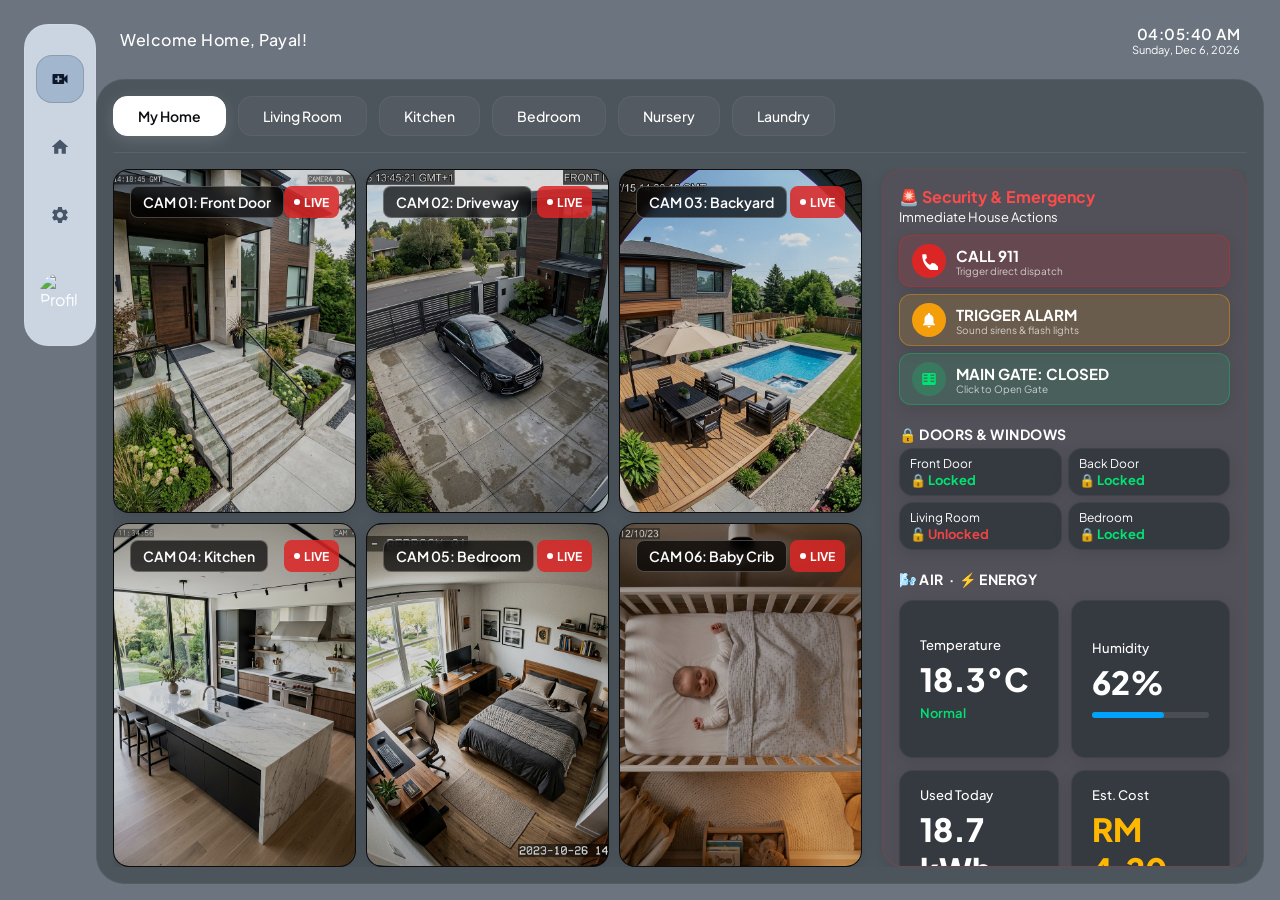
==== index.html @ a17cb31d "fix: update emergency service reference from 999 to 911 in UI and logic" ====
<!DOCTYPE html>
<html lang="en">

<head>
    <meta charset="UTF-8">
    <meta name="viewport" content="width=device-width, initial-scale=1.0">
    <title>Aura Smart Home Dashboard</title>
    <link rel="stylesheet" href="style.css?v=4">
</head>

<body>

    <!-- Dynamic Background Crossfade Layers -->
    <div class="bg-container">
        <div id="bg-layer-1" class="bg-layer active" style="background-image: url('assets/living_bg.png');"></div>
        <div id="bg-layer-2" class="bg-layer" style="background-image: url('assets/kitchen_bg.png');"></div>
        <div class="bg-overlay"></div>
    </div>

    <!-- Main Container -->
    <div class="app-container">

        <!-- Floating Left Sidebar -->
        <aside class="sidebar">
            <nav class="sidebar-menu">
                <button class="sidebar-btn active" id="btn-nav-cameras" title="Cameras">
                    <!-- Camera SVG -->
                    <svg viewBox="0 0 24 24">
                        <path
                            d="M17 10.5V7c0-.55-.45-1-1-1H4c-.55 0-1 .45-1 1v10c0 .55.45 1 1 1h12c.55 0 1-.45 1-1v-3.5l4 4v-11l-4 4zM14 13h-3v3H9v-3H6v-2h3V8h2v3h3v2z" />
                    </svg>
                </button>
                <button class="sidebar-btn" id="btn-nav-home" title="Home">
                    <!-- Home SVG -->
                    <svg viewBox="0 0 24 24">
                        <path d="M10 20v-6h4v6h5v-8h3L12 3 2 12h3v8z" />
                    </svg>
                </button>
                <button class="sidebar-btn" id="btn-nav-settings" title="Settings"
                    onclick="window.location.href='settings.html'">
                    <!-- Settings SVG -->
                    <svg viewBox="0 0 24 24">
                        <path
                            d="M19.14 12.94c.04-.3.06-.61.06-.94 0-.32-.02-.64-.07-.94l2.03-1.58c.18-.14.23-.41.12-.61l-1.92-3.32c-.12-.22-.37-.29-.59-.22l-2.39.96c-.5-.38-1.03-.7-1.62-.94l-.36-2.54c-.04-.24-.24-.41-.48-.41h-3.84c-.24 0-.43.17-.47.41l-.36 2.54c-.59.24-1.13.57-1.62.94l-2.39-.96c-.22-.08-.47 0-.59.22L2.74 8.87c-.12.21-.08.47.12.61l2.03 1.58c-.05.3-.09.63-.09.94s.02.64.07.94l-2.03 1.58c-.18.14-.23.41-.12.61l1.92 3.32c.12.22.37.29.59.22l2.39-.96c.5.38 1.03.7 1.62.94l.36 2.54c.05.24.24.41.48.41h3.84c.24 0 .44-.17.47-.41l.36-2.54c.59-.24 1.13-.56 1.62-.94l2.39.96c.22.08.47 0 .59-.22l1.92-3.32c.12-.22.07-.47-.12-.61l-2.01-1.58zM12 15.6c-1.98 0-3.6-1.62-3.6-3.6s1.62-3.6 3.6-3.6 3.6 1.62 3.6 3.6-1.62 3.6-3.6 3.6z" />
                    </svg>
                </button>
            </nav>
            <div class="sidebar-profile" title="Payal (Administrator)">
                <img src="https://images.unsplash.com/photo-1494790108377-be9c29b29330?auto=format&fit=crop&q=80&w=100"
                    alt="Profile">
            </div>
        </aside>

        <!-- Floating Dashboard Body -->
        <main class="dashboard-main">

            <!-- Top Header -->
            <header class="top-header">
                <div class="header-welcome" id="header-greeting">Welcome Home, Payal!</div>

                <div class="header-time">
                    <div class="time" id="clock-time">10:00:00 AM</div>
                    <div class="date" id="clock-date">Sunday, 17 Sept 2026</div>
                </div>
            </header>

            <!-- Main Control Panel -->
            <div class="dashboard-panel">

                <!-- Room Switcher Navigation -->
                <div class="room-tabs-bar">
                    <div class="tabs-list">
                        <button class="tab-btn active" data-room="security-center">My Home</button>
                        <button class="tab-btn" data-room="living-room">Living Room</button>
                        <button class="tab-btn" data-room="kitchen">Kitchen</button>
                        <button class="tab-btn" data-room="bedroom">Bedroom</button>
                        <button class="tab-btn" data-room="nursery">Nursery</button>
                        <button class="tab-btn" data-room="laundry">Laundry</button>
                    </div>
                </div>

                <!-- ------------------- LIVING ROOM VIEW ------------------- -->
                <section class="room-view" id="view-living-room">

                    <!-- LED Lamp Widget -->
                    <div class="widget col-4 active" data-glow="yellow" id="widget-living-lamp">
                        <div class="widget-header">
                            <div>
                                <span class="widget-title">Ceiling Light</span>
                                <div class="widget-subtitle">Living Room Light</div>
                            </div>
                            <label class="switch">
                                <input type="checkbox" class="toggle-control" checked data-target="widget-living-lamp">
                                <span class="slider yellow"></span>
                            </label>
                        </div>
                        <div style="flex-grow:1; display:flex; align-items:center; justify-content:center;">
                            <div id="living-lamp-icon"
                                style="font-size: 50px; filter: drop-shadow(0 2px 12px rgba(255,183,0,1)); transition: all 0.3s; transform: scale(1.1);">
                                💡</div>
                        </div>
                        <!-- Custom Brown/Beige Slide Bar Brightness -->
                        <div id="lamp-slider-container"
                            style="margin-top: 15px; width: 100%; transition: opacity 0.3s;">
                            <div
                                style="display: flex; justify-content: space-between; font-size: 11px; color: var(--color-text-secondary); margin-bottom: 6px;">
                                <span>Brightness</span>
                                <span id="label-living-lamp">100%</span>
                            </div>
                            <div id="lamp-slider-track"
                                style="width: 100%; height: 32px; background: #3a322c; border-radius: 12px; position: relative; overflow: hidden; display: flex; align-items: center; box-shadow: inset 0 2px 6px rgba(0,0,0,0.8);">
                                <!-- Fill bar -->
                                <div id="ios-brightness-fill"
                                    style="position: absolute; top: 0; left: 0; height: 100%; width: 100%; background: #f0ede6; pointer-events: none; transition: width 0.1s ease-out; border-radius: 12px; box-shadow: 2px 0 5px rgba(0,0,0,0.3);">
                                    <!-- Blue Sun Icon -->
                                    <div
                                        style="position: absolute; left: 8px; top: 50%; transform: translateY(-50%); width: 16px; height: 16px; display: flex; align-items: center; justify-content: center;">
                                        <svg viewBox="0 0 24 24"
                                            style="width: 14px; height: 14px; fill: #0055ff; filter: drop-shadow(0 1px 2px rgba(0,0,0,0.2));">
                                            <path
                                                d="M12 2.25a.75.75 0 01.75.75v2.25a.75.75 0 01-1.5 0V3a.75.75 0 01.75-.75zM7.5 12a4.5 4.5 0 119 0 4.5 4.5 0 01-9 0zM18.894 6.166a.75.75 0 00-1.06-1.06l-1.591 1.59a.75.75 0 101.06 1.061l1.591-1.59zM21.75 12a.75.75 0 01-.75.75h-2.25a.75.75 0 010-1.5H21a.75.75 0 01.75.75zM17.834 18.894a.75.75 0 001.06-1.06l-1.59-1.591a.75.75 0 10-1.061 1.06l1.59 1.591zM12 18.75a.75.75 0 01.75.75V21a.75.75 0 01-1.5 0v-1.5a.75.75 0 01.75-.75zM6.166 17.834a.75.75 0 001.06 1.06l1.591-1.59a.75.75 0 10-1.06-1.061l-1.591 1.59zM2.25 12a.75.75 0 01.75-.75h2.25a.75.75 0 010 1.5H3a.75.75 0 01-.75-.75zM5.106 6.166a.75.75 0 001.06 1.06l1.59-1.591a.75.75 0 10-1.06-1.061l-1.59 1.591z" />
                                        </svg>
                                    </div>
                                </div>
                                <!-- Input Range -->
                                <input type="range" min="0" max="100" value="100" id="slider-living-lamp"
                                    style="position: absolute; top: 0; left: 0; width: 100%; height: 100%; opacity: 0; cursor: pointer; z-index: 3;">
                            </div>
                        </div>
                    </div>

                    <!-- Air Conditioner / Thermostat Widget (Radial Dial) -->
                    <div class="widget radial-dial-widget col-4 active" data-glow="blue" id="widget-living-ac"
                        style="flex-direction: column;">
                        <div class="widget-header"
                            style="width: 100%; position: absolute; top: 20px; left: 20px; right: 20px;">
                            <div>
                                <span class="widget-title">Air Conditioner</span>
                                <div class="widget-subtitle">LG Inverter</div>
                            </div>
                            <label class="switch" style="margin-right: 40px;">
                                <input type="checkbox" class="toggle-control" checked data-target="widget-living-ac">
                                <span class="slider"></span>
                            </label>
                        </div>
                        <div
                            style="display: flex; align-items: center; justify-content: space-evenly; width: 100%; margin-top: 30px; padding: 0 10px;">
                            <!-- Dial Container -->
                            <div class="dial-container" style="margin: 0; width: 160px; height: 160px;">
                                <svg class="dial-svg" viewBox="0 0 160 160" id="svg-living-ac"
                                    style="width: 100%; height: 100%;">
                                    <circle class="dial-track" cx="80" cy="80" r="72"></circle>
                                    <circle class="dial-progress" cx="80" cy="80" r="72" id="progress-living-ac">
                                    </circle>
                                </svg>
                                <div class="dial-info"
                                    style="top: 50%; left: 50%; transform: translate(-50%, -50%) scale(1.15); width: 100%;">
                                    <span class="dial-value" id="val-living-ac">16.0°</span>
                                    <span class="dial-unit">Celsius</span>
                                    <span class="dial-status" id="status-living-ac">Cooling</span>
                                </div>
                            </div>
                            <!-- Stacked Buttons -->
                            <div class="dial-controls"
                                style="display: flex; flex-direction: column; gap: 15px; margin: 0;">
                                <button class="dial-btn" id="btn-living-ac-up"
                                    style="width: 48px; height: 48px; font-size: 26px;">+</button>
                                <button class="dial-btn" id="btn-living-ac-down"
                                    style="width: 48px; height: 48px; font-size: 26px;">-</button>
                            </div>
                        </div>
                    </div>

                    <!-- Smart TV Widget -->
                    <div class="widget col-4 active" data-glow="blue" id="widget-living-tv">
                        <div class="widget-header">
                            <div>
                                <span class="widget-title">Smart TV</span>
                                <div class="widget-subtitle">Samsung, 32 Inch</div>
                            </div>
                            <label class="switch">
                                <input type="checkbox" class="toggle-control" checked data-target="widget-living-tv">
                                <span class="slider"></span>
                            </label>
                        </div>
                        <div
                            style="flex-grow:1; display:flex; align-items:center; justify-content:center; padding:10px 0;">
                            <!-- CSS Drawn TV matching the reference image -->
                            <div
                                style="position: relative; width: 140px; height: 85px; background: #111; border: 2px solid #333; border-radius: 4px; box-shadow: 0 10px 20px rgba(0,0,0,0.5); display: flex; align-items: center; justify-content: center; margin-bottom: 5px;">
                                <!-- TV Screen -->
                                <div id="tv-screen-img"
                                    style="width: 96%; height: 92%; background: linear-gradient(135deg, rgba(255,255,255,0.1) 0%, rgba(255,255,255,0) 50%, rgba(0,0,0,0.8) 100%); background-color: #000; border-radius: 2px; transition: opacity 0.3s;">
                                </div>
                                <!-- TV Legs -->
                                <div
                                    style="position: absolute; bottom: -12px; left: 15px; width: 3px; height: 12px; background: #888; transform: rotate(-25deg);">
                                </div>
                                <div
                                    style="position: absolute; bottom: -12px; right: 15px; width: 3px; height: 12px; background: #888; transform: rotate(25deg);">
                                </div>
                                <!-- Standby light -->
                                <div class="tv-glow-indicator"
                                    style="position: absolute; bottom: -3px; right: 10px; width: 4px; height: 4px; border-radius: 50%; background: var(--accent-green); box-shadow: 0 0 5px var(--accent-green);">
                                </div>
                            </div>
                        </div>
                    </div>

                    <!-- Camera Widget -->
                    <div class="widget camera-widget col-4" style="cursor: pointer; min-height: 110px;"
                        onclick="openCctvModal(this.querySelector('.camera-feed').src, this.querySelector('.camera-name').textContent)">
                        <img class="camera-feed" src="assets/camera_living.png" alt="Living Room Camera"
                            style="width: 100%; height: 100%; object-fit: cover;">
                        <div class="camera-overlay">
                            <span class="camera-name">Camera 01: Living Room</span>
                            <span class="camera-live">LIVE</span>
                        </div>
                    </div>

                    <!-- Smart Speaker Widget -->
                    <div class="widget col-4 active" data-glow="blue" id="widget-living-speaker">
                        <div class="widget-header">
                            <div>
                                <span class="widget-title">Smart Speaker</span>
                                <div class="widget-subtitle" id="status-living-speaker-text">Auraphon • Lofi Beats
                                </div>
                            </div>
                            <label class="switch">
                                <input type="checkbox" class="toggle-control" checked
                                    data-target="widget-living-speaker">
                                <span class="slider"></span>
                            </label>
                        </div>
                        <div
                            style="flex-grow:1; display:flex; align-items:center; justify-content:center; padding-top: 4px; padding-bottom: 4px;">
                            <!-- CSS Drawn Auraphon Speakers -->
                            <div id="speaker-graphic-container"
                                style="display: flex; gap: 12px; align-items: center; justify-content: center; height: 80px; transform: scale(0.85); transition: opacity 0.3s, filter 0.3s;">
                                <!-- Left Speaker -->
                                <div
                                    style="position: relative; width: 60px; height: 85px; background: linear-gradient(135deg, #ffffff 0%, #e0e0e0 100%); border-radius: 3px; box-shadow: 0 10px 15px rgba(0,0,0,0.4), inset -2px -2px 5px rgba(0,0,0,0.1), inset 2px 2px 5px rgba(255,255,255,0.8);">
                                    <!-- Tweeter -->
                                    <div
                                        style="position: absolute; top: 10px; left: 50%; transform: translateX(-50%); width: 14px; height: 14px; background: radial-gradient(circle at center, #333 0%, #000 100%); border-radius: 50%; box-shadow: inset 0 2px 4px rgba(0,0,0,0.9), 0 1px 1px rgba(255,255,255,0.3);">
                                    </div>
                                    <!-- Woofer -->
                                    <div
                                        style="position: absolute; top: 28px; left: 50%; transform: translateX(-50%); width: 34px; height: 34px; background: radial-gradient(circle at 50% 30%, #444 0%, #111 60%, #000 100%); border-radius: 50%; border: 1px solid #aaa; box-shadow: inset 0 5px 8px rgba(0,0,0,0.9), 0 2px 5px rgba(0,0,0,0.3); display: flex; align-items: center; justify-content: center;">
                                        <div
                                            style="width: 12px; height: 12px; background: radial-gradient(circle, #222, #000); border-radius: 50%; box-shadow: inset 0 1px 2px rgba(255,255,255,0.1);">
                                        </div>
                                    </div>
                                    <!-- Brand -->
                                    <div
                                        style="position: absolute; bottom: 22px; width: 100%; text-align: center; font-size: 4px; color: #888; font-weight: 700; letter-spacing: 0.5px;">
                                        AURAPHON</div>
                                    <!-- Bass Port -->
                                    <div
                                        style="position: absolute; bottom: 10px; left: 50%; transform: translateX(-50%); width: 18px; height: 5px; background: #000; border-radius: 3px; box-shadow: inset 0 2px 3px rgba(0,0,0,1);">
                                    </div>
                                    <!-- Green Knob -->
                                    <div
                                        style="position: absolute; bottom: 10px; left: 6px; width: 7px; height: 7px; border-radius: 50%; background: #222; border: 1px solid #111; box-shadow: 0 0 6px #00ff00, inset 0 1px 2px rgba(255,255,255,0.4);">
                                    </div>
                                    <!-- Legs -->
                                    <div
                                        style="position: absolute; bottom: -4px; left: 8px; width: 5px; height: 4px; background: linear-gradient(to bottom, #333, #000); border-radius: 1px;">
                                    </div>
                                    <div
                                        style="position: absolute; bottom: -4px; right: 8px; width: 5px; height: 4px; background: linear-gradient(to bottom, #333, #000); border-radius: 1px;">
                                    </div>
                                </div>

                                <!-- Right Speaker -->
                                <div
                                    style="position: relative; width: 60px; height: 85px; background: linear-gradient(135deg, #ffffff 0%, #e0e0e0 100%); border-radius: 3px; box-shadow: 0 10px 15px rgba(0,0,0,0.4), inset -2px -2px 5px rgba(0,0,0,0.1), inset 2px 2px 5px rgba(255,255,255,0.8);">
                                    <!-- Tweeter -->
                                    <div
                                        style="position: absolute; top: 10px; left: 50%; transform: translateX(-50%); width: 14px; height: 14px; background: radial-gradient(circle at center, #333 0%, #000 100%); border-radius: 50%; box-shadow: inset 0 2px 4px rgba(0,0,0,0.9), 0 1px 1px rgba(255,255,255,0.3);">
                                    </div>
                                    <!-- Woofer -->
                                    <div
                                        style="position: absolute; top: 28px; left: 50%; transform: translateX(-50%); width: 34px; height: 34px; background: radial-gradient(circle at 50% 30%, #444 0%, #111 60%, #000 100%); border-radius: 50%; border: 1px solid #aaa; box-shadow: inset 0 5px 8px rgba(0,0,0,0.9), 0 2px 5px rgba(0,0,0,0.3); display: flex; align-items: center; justify-content: center;">
                                        <div
                                            style="width: 12px; height: 12px; background: radial-gradient(circle, #222, #000); border-radius: 50%; box-shadow: inset 0 1px 2px rgba(255,255,255,0.1);">
                                        </div>
                                    </div>
                                    <!-- Brand -->
                                    <div
                                        style="position: absolute; bottom: 22px; width: 100%; text-align: center; font-size: 4px; color: #888; font-weight: 700; letter-spacing: 0.5px;">
                                        AURAPHON</div>
                                    <!-- Bass Port -->
                                    <div
                                        style="position: absolute; bottom: 10px; left: 50%; transform: translateX(-50%); width: 18px; height: 5px; background: #000; border-radius: 3px; box-shadow: inset 0 2px 3px rgba(0,0,0,1);">
                                    </div>
                                    <!-- Legs -->
                                    <div
                                        style="position: absolute; bottom: -4px; left: 8px; width: 5px; height: 4px; background: linear-gradient(to bottom, #333, #000); border-radius: 1px;">
                                    </div>
                                    <div
                                        style="position: absolute; bottom: -4px; right: 8px; width: 5px; height: 4px; background: linear-gradient(to bottom, #333, #000); border-radius: 1px;">
                                    </div>
                                </div>
                            </div>
                        </div>

                        <!-- Custom Brown/Beige Slide Bar Volume -->
                        <div id="speaker-slider-container"
                            style="margin-top: 8px; width: 100%; transition: opacity 0.3s;">
                            <div
                                style="display: flex; justify-content: space-between; font-size: 11px; color: var(--color-text-secondary); margin-bottom: 6px;">
                                <span>Volume</span>
                                <span id="label-living-volume">40%</span>
                            </div>
                            <div
                                style="width: 100%; height: 32px; background: #4a3f35; border-radius: 12px; position: relative; overflow: hidden; display: flex; align-items: center; box-shadow: inset 0 2px 6px rgba(0,0,0,0.6), 0 1px 2px rgba(255,255,255,0.1);">
                                <!-- Fill bar -->
                                <div id="ios-volume-fill"
                                    style="position: absolute; top: 0; left: 0; height: 100%; width: 40%; background: #f0ede6; pointer-events: none; transition: width 0.1s ease-out; border-radius: 12px; box-shadow: 2px 0 5px rgba(0,0,0,0.3);">
                                </div>
                                <!-- Icon -->
                                <div
                                    style="position: absolute; left: 10px; z-index: 2; pointer-events: none; font-size: 14px; filter: grayscale(100%) brightness(0.2);">
                                    🔊</div>
                                <!-- Input Range -->
                                <input type="range" min="0" max="100" value="40" id="slider-living-volume"
                                    style="position: absolute; top: 0; left: 0; width: 100%; height: 100%; opacity: 0; cursor: pointer; z-index: 3;">
                            </div>
                        </div>
                    </div>

                    <!-- Wifi Router Widget -->
                    <div class="widget col-2 active" data-glow="green" id="widget-living-router"
                        style="min-height: 110px;">
                        <div class="widget-header">
                            <div>
                                <span class="widget-title" style="font-size: 13px;">WiFi Router</span>
                                <div class="widget-subtitle" id="status-living-router-text" style="font-size: 9px;">
                                    Connected</div>
                            </div>
                            <label class="switch">
                                <input type="checkbox" class="toggle-control" checked
                                    data-target="widget-living-router">
                                <span class="slider green"></span>
                            </label>
                        </div>
                        <div
                            style="flex-grow:1; display:flex; flex-direction:column; align-items:center; justify-content:center; gap: 8px; padding-top: 5px;">
                            <!-- CSS Drawn 3D Router -->
                            <div style="position: relative; width: 100px; height: 60px; transform: scale(0.8); transform-origin: center;"
                                id="router-img">
                                <!-- Antennas -->
                                <div
                                    style="position: absolute; bottom: 20px; left: 20px; width: 4px; height: 40px; background: linear-gradient(to right, #333, #666); border-radius: 2px; transform: rotate(-25deg); transform-origin: bottom; z-index: 1;">
                                </div>
                                <div
                                    style="position: absolute; bottom: 20px; left: 47px; width: 4px; height: 45px; background: linear-gradient(to right, #333, #666); border-radius: 2px; transform-origin: bottom; z-index: 1;">
                                </div>
                                <div
                                    style="position: absolute; bottom: 20px; right: 20px; width: 4px; height: 40px; background: linear-gradient(to right, #333, #666); border-radius: 2px; transform: rotate(25deg); transform-origin: bottom; z-index: 1;">
                                </div>

                                <!-- Router Body -->
                                <div
                                    style="position: absolute; bottom: 0; left: 0; width: 100px; height: 30px; background: linear-gradient(135deg, #ffffff 0%, #e0e0e0 100%); border-radius: 50% 50% 6px 6px / 100% 100% 15% 15%; box-shadow: 0 10px 15px rgba(0,0,0,0.4), inset 0 2px 4px rgba(255,255,255,0.8); z-index: 2;">
                                    <!-- Glowing strip -->
                                    <div
                                        style="position: absolute; bottom: 3px; left: 5%; width: 90%; height: 2px; background: linear-gradient(90deg, #ff6b00, #ff00ea, #00c3ff); border-radius: 2px; box-shadow: 0 0 4px rgba(255,255,255,0.5);">
                                    </div>
                                    <!-- Status Lights -->
                                    <div style="position: absolute; top: 8px; left: 38px; display: flex; gap: 5px;"
                                        id="router-leds">
                                        <div
                                            style="width: 4px; height: 4px; background: #88ff00; border-radius: 50%; box-shadow: 0 0 5px #88ff00;">
                                        </div>
                                        <div
                                            style="width: 4px; height: 4px; background: #88ff00; border-radius: 50%; box-shadow: 0 0 5px #88ff00;">
                                        </div>
                                        <div
                                            style="width: 4px; height: 4px; background: #88ff00; border-radius: 50%; box-shadow: 0 0 5px #88ff00;">
                                        </div>
                                    </div>
                                </div>

                                <!-- Floating WiFi symbol -->
                                <svg viewBox="0 0 24 24"
                                    style="position: absolute; right: -25px; top: -5px; width: 35px; height: 35px; fill: none; stroke: #99d968; stroke-width: 3.5; stroke-linecap: round; filter: drop-shadow(0 3px 5px rgba(0,0,0,0.3)); z-index: 3;">
                                    <path
                                        d="M5 12.55a11 11 0 0114.08 0M1.42 9a16 16 0 0121.16 0M8.53 16.11a6 6 0 016.95 0" />
                                    <circle cx="12" cy="20" r="1.5" fill="#99d968" stroke="none" />
                                </svg>
                            </div>
                        </div>
                        <div style="text-align: center; font-size: 9px; color: var(--color-text-secondary); margin-top: 5px;"
                            id="router-network-info">
                            Aura-5G • 850 Mbps
                        </div>
                    </div>

                    <!-- Living Room Door Widget -->
                    <div class="widget col-2 active" data-glow="yellow" id="widget-living-door"
                        style="min-height: 110px;">
                        <div class="widget-header">
                            <div>
                                <span class="widget-title" style="font-size: 13px;">Door</span>
                                <div class="widget-subtitle" id="status-living-door-text" style="font-size: 9px; color: var(--accent-red);">
                                    Unlocked</div>
                            </div>
                            <label class="switch">
                                <input type="checkbox" class="toggle-control" id="toggle-living-door"
                                    data-target="widget-living-door">
                                <span class="slider yellow"></span>
                            </label>
                        </div>
                        <div style="flex-grow: 1; display: flex; align-items: center; justify-content: center; font-size: 38px; transition: all 0.3s;"
                            id="living-door-icon">🔓</div>
                    </div>

                </section>

                <!-- ------------------- KITCHEN VIEW ------------------- -->
                <section class="room-view" id="view-kitchen">

                    <!-- Kitchen Lamp Widget -->
                    <div class="widget col-4 active" data-glow="yellow" id="widget-kitchen-lamp">
                        <div class="widget-header">
                            <div>
                                <span class="widget-title">Ceiling Light</span>
                                <div class="widget-subtitle" id="status-kitchen-lamp-text">Kitchen Light</div>
                            </div>
                            <label class="switch">
                                <input type="checkbox" id="toggle-kitchen-lights" checked>
                                <span class="slider yellow"></span>
                            </label>
                        </div>
                        <div style="flex-grow:1; display:flex; align-items:center; justify-content:center;">
                            <div id="kitchen-light-icon"
                                style="font-size: 50px; filter: drop-shadow(0 2px 12px rgba(255,183,0,1)); transition: all 0.3s; transform: scale(1.1);">
                                💡</div>
                        </div>
                        <!-- Custom Brown/Beige Slide Bar Brightness -->
                        <div id="kitchen-lamp-slider-container"
                            style="margin-top: 15px; width: 100%; transition: opacity 0.3s;">
                            <div
                                style="display: flex; justify-content: space-between; font-size: 11px; color: var(--color-text-secondary); margin-bottom: 6px;">
                                <span>Brightness</span>
                                <span id="val-kitchen-brightness">52%</span>
                            </div>
                            <div id="kitchen-lamp-slider-track"
                                style="width: 100%; height: 32px; background: #3a322c; border-radius: 12px; position: relative; overflow: hidden; display: flex; align-items: center; box-shadow: inset 0 2px 6px rgba(0,0,0,0.8);">
                                <!-- Fill bar -->
                                <div id="ios-kitchen-brightness-fill"
                                    style="position: absolute; top: 0; left: 0; height: 100%; width: 52%; background: #f0ede6; pointer-events: none; transition: width 0.1s ease-out; border-radius: 12px; box-shadow: 2px 0 5px rgba(0,0,0,0.3);">
                                    <!-- Blue Sun Icon -->
                                    <div
                                        style="position: absolute; left: 8px; top: 50%; transform: translateY(-50%); width: 16px; height: 16px; display: flex; align-items: center; justify-content: center;">
                                        <svg viewBox="0 0 24 24"
                                            style="width: 14px; height: 14px; fill: #0055ff; filter: drop-shadow(0 1px 2px rgba(0,0,0,0.2));">
                                            <path
                                                d="M12 2.25a.75.75 0 01.75.75v2.25a.75.75 0 01-1.5 0V3a.75.75 0 01.75-.75zM7.5 12a4.5 4.5 0 119 0 4.5 4.5 0 01-9 0zM18.894 6.166a.75.75 0 00-1.06-1.06l-1.591 1.59a.75.75 0 101.06 1.061l1.591-1.59zM21.75 12a.75.75 0 01-.75.75h-2.25a.75.75 0 010-1.5H21a.75.75 0 01.75.75zM17.834 18.894a.75.75 0 001.06-1.06l-1.59-1.591a.75.75 0 10-1.061 1.06l1.59 1.591zM12 18.75a.75.75 0 01.75.75V21a.75.75 0 01-1.5 0v-1.5a.75.75 0 01.75-.75zM6.166 17.834a.75.75 0 001.06 1.06l1.591-1.59a.75.75 0 10-1.06-1.061l-1.591 1.59zM2.25 12a.75.75 0 01.75-.75h2.25a.75.75 0 010 1.5H3a.75.75 0 01-.75-.75zM5.106 6.166a.75.75 0 001.06 1.06l1.59-1.591a.75.75 0 10-1.06-1.061l-1.59 1.591z" />
                                        </svg>
                                    </div>
                                </div>
                                <!-- Input Range -->
                                <input type="range" min="0" max="100" value="52" id="slider-kitchen-brightness"
                                    style="position: absolute; top: 0; left: 0; width: 100%; height: 100%; opacity: 0; cursor: pointer; z-index: 3;">
                            </div>
                        </div>
                    </div>

                    <!-- Smart Oven Widget -->
                    <div class="widget col-4 active" data-glow="orange" id="widget-kitchen-oven">
                        <div class="widget-header">
                            <div>
                                <span class="widget-title">Smart Oven</span>
                                <div class="widget-subtitle" id="status-kitchen-oven-text">Preheating • 180°C</div>
                            </div>
                            <label class="switch">
                                <input type="checkbox" class="toggle-control" checked data-target="widget-kitchen-oven">
                                <span class="slider orange"></span>
                            </label>
                        </div>
                        <div
                            style="display: flex; align-items: center; justify-content: space-around; flex-grow: 1; padding: 4px 0; gap: 8px;">
                            <!-- Oven CSS Image (Shrunk to fit) -->
                            <div style="width: 75px; height: 75px; background: #222; border-radius: 8px; border: 2px solid #444; position: relative; box-shadow: 0 5px 15px rgba(0,0,0,0.5); display: flex; flex-direction: column; align-items: center; flex-shrink: 0;"
                                id="oven-img-container">
                                <div
                                    style="width: 90%; height: 12px; margin-top: 4px; display: flex; justify-content: space-evenly; align-items: center;">
                                    <div style="width: 5px; height: 5px; border-radius: 50%; background: #111;">
                                    </div>
                                    <div style="width: 5px; height: 5px; border-radius: 50%; background: #111;">
                                    </div>
                                    <div style="width: 5px; height: 5px; border-radius: 50%; background: #111;">
                                    </div>
                                    <div style="width: 5px; height: 5px; border-radius: 50%; background: #111;">
                                    </div>
                                </div>
                                <div id="oven-glow-window"
                                    style="width: 80%; flex-grow: 1; margin: 4px 0 8px 0; border-radius: 4px; background: linear-gradient(180deg, rgba(255,100,0,0.6) 0%, rgba(255,50,0,0.2) 100%); border: 2px solid #111; position: relative; overflow: hidden; transition: 0.3s; box-shadow: inset 0 0 15px rgba(255,100,0,0.5);">
                                    <div
                                        style="position: absolute; top: 50%; width: 100%; height: 2px; background: rgba(0,0,0,0.6);">
                                    </div>
                                </div>
                                <div
                                    style="position: absolute; top: 24px; width: 60%; height: 4px; background: #777; border-radius: 2px; box-shadow: 0 2px 4px rgba(0,0,0,0.5);">
                                </div>
                            </div>

                            <!-- Radial Dial (Optimized) -->
                            <div class="dial-container" style="width: 200px; height: 200px; margin: 0; flex-shrink: 0;">
                                <svg class="dial-svg" viewBox="0 0 140 140" id="svg-kitchen-oven"
                                    style="width: 100%; height: 100%;">
                                    <circle class="dial-track" cx="70" cy="70" r="60" stroke-width="12"></circle>
                                    <circle class="dial-progress" cx="70" cy="70" r="60" stroke-width="12"
                                        id="progress-kitchen-oven" style="stroke: var(--accent-orange);"></circle>
                                </svg>
                                <div class="dial-info"
                                    style="display: flex; flex-direction: column; align-items: center; justify-content: center;">
                                    <span class="dial-value" id="val-kitchen-oven"
                                        style="font-size: 20px; letter-spacing: -0.5px; font-weight: bold;">180°C</span>
                                    <span class="dial-status" id="status-kitchen-oven"
                                        style="color: var(--accent-orange); font-size: 11px; text-transform: uppercase; margin-top: 2px; font-weight: bold;">Ready</span>
                                    <span id="val-kitchen-oven-timer"
                                        style="font-size: 13px; color: var(--color-text-secondary); margin-top: 2px; font-weight: 500;">30m</span>
                                </div>
                            </div>

                            <!-- Dual Controls Side Stack -->
                            <div style="display: flex; flex-direction: column; gap: 12px; justify-content: center; font-size: 11px; flex-shrink: 0;"
                                id="oven-controls-side">
                                <div style="display: flex; flex-direction: column; align-items: center;">
                                    <span
                                        style="font-size: 12px; color: var(--color-text-secondary); margin-bottom: 4px; font-weight: 600; text-transform: uppercase;">Temp</span>
                                    <div style="display: flex; gap: 8px;">
                                        <button class="dial-btn" id="btn-kitchen-oven-down"
                                            style="width: 32px; height: 32px; font-size: 18px; border-radius: 50%; display: flex; align-items: center; justify-content: center; padding: 0;">-</button>
                                        <button class="dial-btn" id="btn-kitchen-oven-up"
                                            style="width: 32px; height: 32px; font-size: 18px; border-radius: 50%; display: flex; align-items: center; justify-content: center; padding: 0;">+</button>
                                    </div>
                                </div>
                                <div style="display: flex; flex-direction: column; align-items: center;">
                                    <span
                                        style="font-size: 12px; color: var(--color-text-secondary); margin-bottom: 4px; font-weight: 600; text-transform: uppercase;">Timer</span>
                                    <div style="display: flex; gap: 8px;">
                                        <button class="dial-btn" id="btn-kitchen-timer-down"
                                            style="width: 32px; height: 32px; font-size: 18px; border-radius: 50%; display: flex; align-items: center; justify-content: center; padding: 0;">-</button>
                                        <button class="dial-btn" id="btn-kitchen-timer-up"
                                            style="width: 32px; height: 32px; font-size: 18px; border-radius: 50%; display: flex; align-items: center; justify-content: center; padding: 0;">+</button>
                                    </div>
                                </div>
                            </div>
                        </div>
                    </div>

                    <!-- Column 3: 4 Stacked Status Cards -->
                    <div class="col-4 flex-col-gap" style="grid-row: span 2;">
                        <!-- Card 1: FIRE 911 -->
                        <div class="widget" data-glow="orange" id="widget-kitchen-fire-alarm"
                            style="flex: 1; min-height: unset; padding: 6px 12px; display: flex; flex-direction: row; align-items: center; justify-content: space-between;">
                            <div style="display: flex; align-items: center; gap: 12px;">
                                <!-- Flame Icon SVG -->
                                <svg viewBox="0 0 24 24"
                                    style="width: 32px; height: 32px; fill: #ef4444; flex-shrink: 0;">
                                    <path
                                        d="M17.55 11.2C17.47 10.9 17.21 10.4 16.83 10C16.14 9.27 15.17 8.78 14.5 8C13.5 6.88 13.5 5 13.5 5S12.5 6.5 12 7.5C11 9.5 11.5 11.5 11.5 11.5S10 11.5 9.5 11C9 10.5 8.5 9.5 8.5 9.5S7 11 7 13.5C7 16.5 9.2 19 12 19C14.8 19 17 16.5 17 13.5C17 12.5 17.2 11.8 17.55 11.2Z" />
                                </svg>
                                <div>
                                    <span class="widget-title"
                                        style="font-size: 18px; font-weight: 700; color: #ffffff; letter-spacing: 0.5px;">FIRE
                                        911</span>
                                    <div class="widget-subtitle"
                                        style="font-size: 12px; color: rgba(255, 255, 255, 0.8);">Emergency Call</div>
                                </div>
                            </div>
                            <label class="switch">
                                <input type="checkbox" id="toggle-kitchen-fire" class="toggle-control"
                                    data-target="widget-kitchen-fire-alarm">
                                <span class="slider green"></span>
                            </label>
                        </div>

                        <!-- Card 2: Sprinklers -->
                        <div class="widget" data-glow="blue" id="widget-kitchen-sprinklers"
                            style="flex: 1; min-height: unset; padding: 6px 12px; display: flex; flex-direction: row; align-items: center; justify-content: space-between;">
                            <div style="display: flex; align-items: center; gap: 12px;">
                                <!-- Sprinkler Icon SVG -->
                                <svg viewBox="0 0 24 24"
                                    style="width: 32px; height: 32px; fill: #60a5fa; flex-shrink: 0;">
                                    <rect x="5" y="4" width="14" height="2" rx="1" />
                                    <path d="M10 6 L14 6 L13 10 L11 10 Z" />
                                    <rect x="9" y="10" width="6" height="1" rx="0.5" />
                                    <circle cx="7" cy="14" r="1" />
                                    <circle cx="5" cy="17" r="1" />
                                    <circle cx="8.5" cy="15.5" r="1" />
                                    <circle cx="12" cy="14" r="1" />
                                    <circle cx="12" cy="17.5" r="1.2" />
                                    <circle cx="17" cy="14" r="1" />
                                    <circle cx="19" cy="17" r="1" />
                                    <circle cx="15.5" cy="15.5" r="1" />
                                </svg>
                                <div>
                                    <span class="widget-title"
                                        style="font-size: 18px; font-weight: 700; color: #ffffff; letter-spacing: 0.5px;">Sprinklers</span>
                                    <div class="widget-subtitle"
                                        style="font-size: 12px; color: rgba(255, 255, 255, 0.8);">Fire Suppression</div>
                                </div>
                            </div>
                            <label class="switch">
                                <input type="checkbox" id="toggle-kitchen-sprinklers" class="toggle-control"
                                    data-target="widget-kitchen-sprinklers">
                                <span class="slider green"></span>
                            </label>
                        </div>

                        <!-- Card 3: Air Ventilation -->
                        <div class="widget active" data-glow="green" id="widget-kitchen-ventilation"
                            style="flex: 1; min-height: unset; padding: 6px 12px; display: flex; flex-direction: row; align-items: center; justify-content: space-between;">
                            <div style="display: flex; align-items: center; gap: 12px;">
                                <!-- Animated Air Ventilation Fan & Arrows SVG -->
                                <span
                                    style="display: inline-flex; align-items: center; justify-content: center; flex-shrink: 0;"
                                    id="ventilation-icon-wrapper">
                                    <svg viewBox="0 0 24 24"
                                        style="width: 32px; height: 32px; fill: #ffffff; stroke: #ffffff; stroke-width: 0.5;">
                                        <g id="ventilation-icon"
                                            style="transform-origin: 8px 12px; display: inline-block;">
                                            <circle cx="8" cy="12" r="6" fill="none" stroke="#ffffff"
                                                stroke-width="1.5" />
                                            <circle cx="8" cy="12" r="1.5" fill="#ffffff" />
                                            <path d="M8 12 Q9 9 8 6 Q7 9 8 12" fill="#ffffff" />
                                            <path d="M8 12 Q9 15 8 18 Q7 15 8 12" fill="#ffffff" />
                                            <path d="M8 12 Q5 13 2 12 Q5 11 8 12" fill="#ffffff" />
                                            <path d="M8 12 Q11 13 14 12 Q11 11 8 12" fill="#ffffff" />
                                        </g>
                                        <g>
                                            <path d="M16 8 H20 M18 6 L20 8 L18 10" stroke="#ffffff" stroke-width="1.5"
                                                stroke-linecap="round" fill="none" />
                                            <path d="M16 12 H21 M19 10 L21 12 L19 14" stroke="#ffffff"
                                                stroke-width="1.5" stroke-linecap="round" fill="none" />
                                            <path d="M16 16 H20 M18 14 L20 16 L18 18" stroke="#ffffff"
                                                stroke-width="1.5" stroke-linecap="round" fill="none" />
                                        </g>
                                    </svg>
                                </span>
                                <div>
                                    <span class="widget-title"
                                        style="font-size: 18px; font-weight: 700; letter-spacing: 0.5px; color: #ffffff;">Air
                                        Ventilation</span>
                                    <div class="widget-subtitle" id="status-ventilation-text"
                                        style="font-size: 12px; color: rgba(255, 255, 255, 0.8);">
                                        Active • Speed 2</div>
                                </div>
                            </div>
                            <label class="switch">
                                <input type="checkbox" class="toggle-control" checked
                                    data-target="widget-kitchen-ventilation">
                                <span class="slider green"></span>
                            </label>
                        </div>

                        <!-- Card 4: Sliding Door -->
                        <div class="widget active" data-glow="yellow" id="widget-kitchen-door"
                            style="flex: 1; min-height: unset; padding: 6px 12px; display: flex; flex-direction: row; align-items: center; justify-content: space-between;">
                            <div style="display: flex; align-items: center; gap: 12px;">
                                <!-- Sliding Door Icon SVG -->
                                <svg viewBox="0 0 24 24"
                                    style="width: 32px; height: 32px; fill: #ffd2a0; flex-shrink: 0;">
                                    <path d="M3 3 H15 V21 H3 Z" fill="none" stroke="#ffd2a0" stroke-width="1.5"
                                        stroke-linejoin="round" />
                                    <rect x="9" y="4" width="9" height="16" fill="#ffd2a0" opacity="0.8" rx="0.5" />
                                    <rect x="11" y="11" width="1" height="2" fill="#333" rx="0.2" />
                                    <path d="M13 12 H18 M16 10 L18 12 L16 14" stroke="#ffffff" stroke-width="1.5"
                                        stroke-linecap="round" stroke-linejoin="round" fill="none" />
                                </svg>
                                <div>
                                    <span class="widget-title"
                                        style="font-size: 18px; font-weight: 700; letter-spacing: 0.5px; color: #ffffff;">Sliding
                                        Door</span>
                                    <div class="widget-subtitle" id="status-kitchen-door-text"
                                        style="font-size: 12px; color: var(--accent-green);">
                                        Locked</div>
                                </div>
                            </div>
                            <label class="switch">
                                <input type="checkbox" class="toggle-control" checked data-target="widget-kitchen-door">
                                <span class="slider green"></span>
                            </label>
                        </div>
                    </div>

                    <!-- Kitchen Camera -->
                    <div class="widget camera-widget col-4" style="cursor: pointer; min-height: 110px;"
                        onclick="openCctvModal(this.querySelector('.camera-feed').src, this.querySelector('.camera-name').textContent)">
                        <img class="camera-feed" src="assets/camera_kitchen.png" alt="Kitchen Camera"
                            style="width: 100%; height: 100%; object-fit: cover;">
                        <div class="camera-overlay">
                            <span class="camera-name">Camera 02: Kitchen</span>
                            <span class="camera-live">LIVE</span>
                        </div>
                    </div>

                    <!-- Dishwasher Widget -->
                    <div class="widget col-4 active" data-glow="blue" id="widget-kitchen-dishwasher"
                        style="min-height: 110px;">
                        <div class="widget-header">
                            <div>
                                <span class="widget-title">Dishwasher</span>
                                <div class="widget-subtitle" id="status-dishwasher-text">Heavy Cycle • 35 mins left
                                </div>
                            </div>
                            <label class="switch">
                                <input type="checkbox" class="toggle-control" checked
                                    data-target="widget-kitchen-dishwasher">
                                <span class="slider"></span>
                            </label>
                        </div>
                        <!-- Icon / animation area -->
                        <div style="flex-grow: 1; display: flex; align-items: center; justify-content: center; transition: all 0.3s; padding: 5px;"
                            id="dishwasher-icon">
                            <img src="assets/dishwasher4.png" alt="Dishwasher"
                                style="height: 140px; width: 100%; object-fit: contain; filter: drop-shadow(0 8px 16px rgba(0,0,0,0.5));" />
                        </div>
                    </div>
                </section>

                <!-- ------------------- BEDROOM VIEW ------------------- -->
                <section class="room-view" id="view-bedroom">

                    <!-- Smart Light Widget (Basic Lamp) -->
                    <div class="widget col-4 active" data-glow="yellow" id="widget-bedroom-lights">
                        <div class="widget-header">
                            <div>
                                <span class="widget-title">Ceiling Light</span>
                                <div class="widget-subtitle" id="status-bedroom-lamp-text">Bedroom Light</div>
                            </div>
                            <label class="switch">
                                <input type="checkbox" id="toggle-bedroom-lights" checked>
                                <span class="slider yellow"></span>
                            </label>
                        </div>
                        <div style="flex-grow:1; display:flex; align-items:center; justify-content:center;">
                            <!-- Icon (Bulb) -->
                            <div id="bedroom-light-icon"
                                style="font-size: 50px; text-shadow: 0 0 40px rgba(255,183,0,1); transition: all 0.3s; transform: scale(1.1);">
                                💡</div>
                        </div>
                        <!-- Custom Brown/Beige Slide Bar Brightness -->
                        <div id="bedroom-lamp-slider-container"
                            style="margin-top: 15px; width: 100%; transition: opacity 0.3s;">
                            <div
                                style="display: flex; justify-content: space-between; font-size: 11px; color: var(--color-text-secondary); margin-bottom: 6px;">
                                <span>Brightness</span>
                                <span id="label-bedroom-brightness">75%</span>
                            </div>
                            <div id="bedroom-lamp-slider-track"
                                style="width: 100%; height: 32px; background: #3a322c; border-radius: 12px; position: relative; overflow: hidden; display: flex; align-items: center; box-shadow: inset 0 2px 6px rgba(0,0,0,0.8);">
                                <!-- Fill bar -->
                                <div id="ios-bedroom-brightness-fill"
                                    style="position: absolute; top: 0; left: 0; height: 100%; width: 75%; background: #f0ede6; pointer-events: none; transition: width 0.1s ease-out; border-radius: 12px; box-shadow: 2px 0 5px rgba(0,0,0,0.3);">
                                    <!-- Blue Sun Icon -->
                                    <div
                                        style="position: absolute; left: 8px; top: 50%; transform: translateY(-50%); width: 16px; height: 16px; display: flex; align-items: center; justify-content: center;">
                                        <svg viewBox="0 0 24 24"
                                            style="width: 14px; height: 14px; fill: #0055ff; filter: drop-shadow(0 1px 2px rgba(0,0,0,0.2));">
                                            <path
                                                d="M12 2.25a.75.75 0 01.75.75v2.25a.75.75 0 01-1.5 0V3a.75.75 0 01.75-.75zM7.5 12a4.5 4.5 0 119 0 4.5 4.5 0 01-9 0zM18.894 6.166a.75.75 0 00-1.06-1.06l-1.591 1.59a.75.75 0 101.06 1.061l1.591-1.59zM21.75 12a.75.75 0 01-.75.75h-2.25a.75.75 0 010-1.5H21a.75.75 0 01.75.75zM17.834 18.894a.75.75 0 001.06-1.06l-1.59-1.591a.75.75 0 10-1.061 1.06l1.59 1.591zM12 18.75a.75.75 0 01.75.75V21a.75.75 0 01-1.5 0v-1.5a.75.75 0 01.75-.75zM6.166 17.834a.75.75 0 001.06 1.06l1.591-1.59a.75.75 0 10-1.06-1.061l-1.591 1.59zM2.25 12a.75.75 0 01.75-.75h2.25a.75.75 0 010 1.5H3a.75.75 0 01-.75-.75zM5.106 6.166a.75.75 0 001.06 1.06l1.59-1.591a.75.75 0 10-1.06-1.061l-1.59 1.591z" />
                                        </svg>
                                    </div>
                                </div>
                                <!-- Input Range -->
                                <input type="range" min="0" max="100" value="75" id="slider-bedroom-brightness"
                                    style="position: absolute; top: 0; left: 0; width: 100%; height: 100%; opacity: 0; cursor: pointer; z-index: 3;">
                            </div>
                        </div>
                    </div>

                    <!-- Bedroom Thermostat Widget -->
                    <div class="widget col-4 active" data-glow="blue" id="widget-bedroom-ac" style="min-height: 110px;">
                        <div class="widget-header">
                            <div>
                                <span class="widget-title">Air Conditioner</span>
                                <div class="widget-subtitle">Bedroom AC</div>
                            </div>
                            <label class="switch">
                                <input type="checkbox" class="toggle-control" checked data-target="widget-bedroom-ac">
                                <span class="slider blue"></span>
                            </label>
                        </div>
                        <div
                            style="display: flex; align-items: center; justify-content: space-around; flex-grow: 1; padding: 4px 0;">
                            <!-- AC CSS Image (Tower / standing design scaled down) -->
                            <div style="width: 85px; height: 36px; background: #fff; border-radius: 8px; position: relative; box-shadow: 0 5px 10px rgba(0,0,0,0.2); border: 1px solid #ddd; display: flex; align-items: center; justify-content: center; overflow: hidden; flex-shrink: 0;"
                                id="bedroom-ac-img">
                                <!-- Flap -->
                                <div
                                    style="position: absolute; bottom: 3px; width: 90%; height: 3px; background: #ccc; border-radius: 2px;">
                                </div>
                                <!-- Vents -->
                                <div
                                    style="position: absolute; right: 8px; top: 10px; width: 16px; height: 10px; display: flex; flex-direction: column; gap: 1px;">
                                    <div style="width: 100%; height: 2px; background: #ccc;"></div>
                                    <div style="width: 100%; height: 2px; background: #ccc;"></div>
                                </div>
                                <div id="ac-led-bedroom"
                                    style="position: absolute; left: 10px; top: 8px; font-size: 13px; font-weight: bold; color: #00d4ff; text-shadow: 0 0 5px #00d4ff;">
                                    21°</div>
                            </div>

                            <!-- Radial Dial -->
                            <div class="dial-container" style="width: 80px; height: 80px; margin: 0; flex-shrink: 0;">
                                <svg class="dial-svg" viewBox="0 0 140 140" id="svg-bedroom-ac"
                                    style="width: 100%; height: 100%;">
                                    <circle class="dial-track" cx="70" cy="70" r="60" stroke-width="12"></circle>
                                    <circle class="dial-progress" cx="70" cy="70" r="60" stroke-width="12"
                                        id="progress-bedroom-ac"></circle>
                                </svg>
                                <div class="dial-info">
                                    <span class="dial-value" id="val-bedroom-ac" style="font-size: 18px;">21.0°</span>
                                    <span class="dial-status" id="status-bedroom-ac"
                                        style="font-size: 9px;">Cooling</span>
                                </div>
                            </div>
                        </div>
                        <div
                            style="display: flex; justify-content: center; gap: 20px; margin-bottom: 14px; margin-top: 4px;">
                            <button class="dial-btn" id="btn-bedroom-ac-down"
                                style="width: 58px; height: 58px; font-size: 32px; border-radius: 50%; display: inline-flex; align-items: center; justify-content: center; line-height: 1;">-</button>
                            <button class="dial-btn" id="btn-bedroom-ac-up"
                                style="width: 58px; height: 58px; font-size: 32px; border-radius: 50%; display: inline-flex; align-items: center; justify-content: center; line-height: 1;">+</button>
                        </div>
                    </div>

                    <!-- Smart TV Widget -->
                    <div class="widget col-4 active" data-glow="blue" id="widget-bedroom-tv" style="min-height: 110px;">
                        <div class="widget-header">
                            <div>
                                <span class="widget-title">Smart TV</span>
                                <div class="widget-subtitle" id="status-bedroom-tv-text">Netflix • CH 04</div>
                            </div>
                            <label class="switch">
                                <input type="checkbox" class="toggle-control" checked data-target="widget-bedroom-tv">
                                <span class="slider blue"></span>
                            </label>
                        </div>
                        <div
                            style="flex-grow:1; display:flex; flex-direction:column; align-items:center; justify-content:center; padding-top: 6px;">
                            <!-- CSS TV Graphic -->
                            <div style="position: relative; width: 110px; height: 66px;" id="tv-img-bedroom">
                                <!-- TV Screen Base -->
                                <div
                                    style="position: absolute; bottom: 10px; left: 0; width: 110px; height: 56px; background: #111; border-radius: 4px; border: 2px solid #333; display: flex; align-items: center; justify-content: center; overflow: hidden; box-shadow: 0 8px 16px rgba(0,0,0,0.5);">
                                    <!-- Screen Inner -->
                                    <div style="width: 96%; height: 92%; background: linear-gradient(135deg, #1e3c72 0%, #2a5298 100%); border-radius: 2px; position: relative;"
                                        id="tv-screen-bedroom">
                                        <div class="tv-glow-indicator"
                                            style="position: absolute; bottom: 2px; right: 2px; width: 4px; height: 4px; background: red; border-radius: 50%; box-shadow: 0 0 5px red; opacity: 0;">
                                        </div>
                                    </div>
                                </div>
                                <!-- TV Legs -->
                                <div
                                    style="position: absolute; bottom: 0; left: 16px; width: 2px; height: 10px; background: #555; transform: rotate(-20deg);">
                                </div>
                                <div
                                    style="position: absolute; bottom: 0; right: 16px; width: 2px; height: 10px; background: #555; transform: rotate(20deg);">
                                </div>
                            </div>
                        </div>
                    </div>
                    <!-- Bedroom Camera -->
                    <div class="widget camera-widget col-4" style="cursor: pointer; min-height: 110px;"
                        onclick="openCctvModal(this.querySelector('.camera-feed').src, this.querySelector('.camera-name').textContent)">
                        <img class="camera-feed" src="assets/camera_bedroom.png" alt="Bedroom Camera"
                            style="height: 100%; width: 100%; object-fit: cover;">
                        <div class="camera-overlay">
                            <span class="camera-name">Camera 03: Bedroom</span>
                            <span class="camera-live">LIVE</span>
                        </div>
                    </div>

                    <!-- Speaker Widget -->
                    <div class="widget col-4 active" data-glow="purple" id="widget-bedroom-speaker">
                        <div class="widget-header">
                            <div>
                                <span class="widget-title">Smart Speaker</span>
                                <div class="widget-subtitle" id="status-bedroom-audio">Amazon Echo • Lofi Beats</div>
                            </div>
                            <label class="switch">
                                <input type="checkbox" class="toggle-control" checked
                                    data-target="widget-bedroom-speaker">
                                <span class="slider purple"></span>
                            </label>
                        </div>
                        <div
                            style="flex-grow:1; display:flex; align-items:center; justify-content:center; padding-top: 4px; padding-bottom: 4px;">
                            <!-- CSS Drawn Auraphon Speakers -->
                            <div id="speaker-graphic-container-bedroom"
                                style="display: flex; gap: 12px; align-items: center; justify-content: center; height: 80px; transform: scale(0.85); transition: opacity 0.3s, filter 0.3s;">
                                <!-- Left Speaker -->
                                <div
                                    style="position: relative; width: 60px; height: 85px; background: linear-gradient(135deg, #ffffff 0%, #e0e0e0 100%); border-radius: 3px; box-shadow: 0 10px 15px rgba(0,0,0,0.4), inset -2px -2px 5px rgba(0,0,0,0.1), inset 2px 2px 5px rgba(255,255,255,0.8);">
                                    <!-- Tweeter -->
                                    <div
                                        style="position: absolute; top: 10px; left: 50%; transform: translateX(-50%); width: 14px; height: 14px; background: radial-gradient(circle at center, #333 0%, #000 100%); border-radius: 50%; box-shadow: inset 0 2px 4px rgba(0,0,0,0.9), 0 1px 1px rgba(255,255,255,0.3);">
                                    </div>
                                    <!-- Woofer -->
                                    <div
                                        style="position: absolute; top: 28px; left: 50%; transform: translateX(-50%); width: 34px; height: 34px; background: radial-gradient(circle at 50% 30%, #444 0%, #111 60%, #000 100%); border-radius: 50%; border: 1px solid #aaa; box-shadow: inset 0 5px 8px rgba(0,0,0,0.9), 0 2px 5px rgba(0,0,0,0.3); display: flex; align-items: center; justify-content: center;">
                                        <div
                                            style="width: 12px; height: 12px; background: radial-gradient(circle, #222, #000); border-radius: 50%; box-shadow: inset 0 1px 2px rgba(255,255,255,0.1);">
                                        </div>
                                    </div>
                                    <!-- Brand -->
                                    <div
                                        style="position: absolute; bottom: 22px; width: 100%; text-align: center; font-size: 4px; color: #888; font-weight: 700; letter-spacing: 0.5px;">
                                        AURAPHON</div>
                                    <!-- Bass Port -->
                                    <div
                                        style="position: absolute; bottom: 10px; left: 50%; transform: translateX(-50%); width: 18px; height: 5px; background: #000; border-radius: 3px; box-shadow: inset 0 2px 3px rgba(0,0,0,1);">
                                    </div>
                                    <!-- Green Knob -->
                                    <div
                                        style="position: absolute; bottom: 10px; left: 6px; width: 7px; height: 7px; border-radius: 50%; background: #222; border: 1px solid #111; box-shadow: 0 0 6px #00ff00, inset 0 1px 2px rgba(255,255,255,0.4);">
                                    </div>
                                    <!-- Legs -->
                                    <div
                                        style="position: absolute; bottom: -4px; left: 8px; width: 5px; height: 4px; background: linear-gradient(to bottom, #333, #000); border-radius: 1px;">
                                    </div>
                                    <div
                                        style="position: absolute; bottom: -4px; right: 8px; width: 5px; height: 4px; background: linear-gradient(to bottom, #333, #000); border-radius: 1px;">
                                    </div>
                                </div>

                                <!-- Right Speaker -->
                                <div
                                    style="position: relative; width: 60px; height: 85px; background: linear-gradient(135deg, #ffffff 0%, #e0e0e0 100%); border-radius: 3px; box-shadow: 0 10px 15px rgba(0,0,0,0.4), inset -2px -2px 5px rgba(0,0,0,0.1), inset 2px 2px 5px rgba(255,255,255,0.8);">
                                    <!-- Tweeter -->
                                    <div
                                        style="position: absolute; top: 10px; left: 50%; transform: translateX(-50%); width: 14px; height: 14px; background: radial-gradient(circle at center, #333 0%, #000 100%); border-radius: 50%; box-shadow: inset 0 2px 4px rgba(0,0,0,0.9), 0 1px 1px rgba(255,255,255,0.3);">
                                    </div>
                                    <!-- Woofer -->
                                    <div
                                        style="position: absolute; top: 28px; left: 50%; transform: translateX(-50%); width: 34px; height: 34px; background: radial-gradient(circle at 50% 30%, #444 0%, #111 60%, #000 100%); border-radius: 50%; border: 1px solid #aaa; box-shadow: inset 0 5px 8px rgba(0,0,0,0.9), 0 2px 5px rgba(0,0,0,0.3); display: flex; align-items: center; justify-content: center;">
                                        <div
                                            style="width: 12px; height: 12px; background: radial-gradient(circle, #222, #000); border-radius: 50%; box-shadow: inset 0 1px 2px rgba(255,255,255,0.1);">
                                        </div>
                                    </div>
                                    <!-- Brand -->
                                    <div
                                        style="position: absolute; bottom: 22px; width: 100%; text-align: center; font-size: 4px; color: #888; font-weight: 700; letter-spacing: 0.5px;">
                                        AURAPHON</div>
                                    <!-- Bass Port -->
                                    <div
                                        style="position: absolute; bottom: 10px; left: 50%; transform: translateX(-50%); width: 18px; height: 5px; background: #000; border-radius: 3px; box-shadow: inset 0 2px 3px rgba(0,0,0,1);">
                                    </div>
                                    <!-- Legs -->
                                    <div
                                        style="position: absolute; bottom: -4px; left: 8px; width: 5px; height: 4px; background: linear-gradient(to bottom, #333, #000); border-radius: 1px;">
                                    </div>
                                    <div
                                        style="position: absolute; bottom: -4px; right: 8px; width: 5px; height: 4px; background: linear-gradient(to bottom, #333, #000); border-radius: 1px;">
                                    </div>
                                </div>
                            </div>
                        </div>

                        <!-- Custom Brown/Beige Slide Bar Volume -->
                        <div id="speaker-slider-container-bedroom"
                            style="margin-top: 8px; width: 100%; transition: opacity 0.3s;">
                            <div
                                style="display: flex; justify-content: space-between; font-size: 11px; color: var(--color-text-secondary); margin-bottom: 6px;">
                                <span>Volume</span>
                                <span id="label-bedroom-volume">40%</span>
                            </div>
                            <div
                                style="width: 100%; height: 32px; background: #4a3f35; border-radius: 12px; position: relative; overflow: hidden; display: flex; align-items: center; box-shadow: inset 0 2px 6px rgba(0,0,0,0.6), 0 1px 2px rgba(255,255,255,0.1);">
                                <!-- Fill bar -->
                                <div id="ios-bedroom-volume-fill"
                                    style="position: absolute; top: 0; left: 0; height: 100%; width: 40%; background: #f0ede6; pointer-events: none; transition: width 0.1s ease-out; border-radius: 12px; box-shadow: 2px 0 5px rgba(0,0,0,0.3);">
                                </div>
                                <!-- Icon -->
                                <div
                                    style="position: absolute; left: 10px; z-index: 2; pointer-events: none; font-size: 14px; filter: grayscale(100%) brightness(0.2);">
                                    🔊</div>
                                <!-- Input Range -->
                                <input type="range" min="0" max="100" value="40" id="slider-bedroom-volume"
                                    style="position: absolute; top: 0; left: 0; width: 100%; height: 100%; opacity: 0; cursor: pointer; z-index: 3;">
                            </div>
                        </div>
                    </div>

                    <!-- Door Widget -->
                    <div class="widget col-2 active" data-glow="blue" id="widget-bedroom-door"
                        style="min-height: 110px;">
                        <div class="widget-header">
                            <div>
                                <span class="widget-title" style="font-size: 13px;">Door</span>
                                <div class="widget-subtitle" id="status-bedroom-door-text" style="font-size: 9px; color: var(--accent-green);">
                                    Locked</div>
                            </div>
                            <label class="switch">
                                <input type="checkbox" class="toggle-control" checked data-target="widget-bedroom-door">
                                <span class="slider"></span>
                            </label>
                        </div>
                        <div style="flex-grow: 1; display: flex; align-items: center; justify-content: center; font-size: 38px; transition: all 0.3s;"
                            id="bedroom-door-icon">🚪</div>
                    </div>

                    <!-- Vacuum Widget -->
                    <div class="widget col-2 active" data-glow="green" id="widget-bedroom-vacuum"
                        style="min-height: 110px;">
                        <div class="widget-header">
                            <div>
                                <span class="widget-title" style="font-size: 13px;">Vacuum</span>
                                <div style="display: flex; align-items: center; gap: 6px; margin-top: 2px;">
                                    <span class="widget-subtitle" id="status-bedroom-vacuum-text"
                                        style="margin-top: 0; font-size: 9px;">Cleaning</span>
                                    <span
                                        style="width: 6px; height: 6px; border-radius: 50%; background: var(--accent-green); transition: all 0.3s; box-shadow: 0 0 5px var(--accent-green); display: inline-block;"
                                        id="vacuum-led"></span>
                                </div>
                            </div>
                            <label class="switch">
                                <input type="checkbox" class="toggle-control" checked
                                    data-target="widget-bedroom-vacuum">
                                <span class="slider green"></span>
                            </label>
                        </div>
                        <div style="flex-grow: 1; display: flex; align-items: center; justify-content: center;">
                            <img src="assets/vacuum_bedroom.png" alt="Robot Vacuum" id="vacuum-chassis"
                                style="width: 48px; height: 48px; object-fit: contain; filter: drop-shadow(0 4px 10px rgba(0,0,0,0.4)); transition: all 0.3s; animation: spin 4s linear infinite;">
                        </div>
                    </div>

                </section>

                <!-- ------------------- NURSERY VIEW ------------------- -->
                <section class="room-view" id="view-nursery">

                    <!-- Column 1: Ceiling Light (small) + Night Light (small) -->
                    <div class="col-4 flex-col-gap">
                        <!-- Nursery Ceiling Light Widget (compact restructured) -->
                        <div class="widget active" data-glow="yellow" id="widget-nursery-lights"
                            style="flex: 1; overflow: hidden; display: flex; flex-direction: column; padding: 10px 14px;">
                            <div class="widget-header">
                                <div>
                                    <span class="widget-title" style="font-size: 13px;">Ceiling Light</span>
                                    <div class="widget-subtitle" style="font-size: 9px;">Warm White</div>
                                </div>
                                <label class="switch">
                                    <input type="checkbox" id="toggle-nursery-light1" checked>
                                    <span class="slider yellow"></span>
                                </label>
                            </div>
                            <div style="flex-grow:1; display:flex; align-items:center; justify-content:center; padding: 0;">
                                <!-- Icon (Bulb) -->
                                <div id="nursery-light1-icon"
                                    style="font-size: 34px; text-shadow: 0 0 30px rgba(255,183,0,1); transition: all 0.3s; transform: scale(1.1);">
                                    💡</div>
                            </div>
                            <!-- Custom Brown/Beige Slide Bar Brightness -->
                            <div id="nursery-light1-slider-container"
                                style="margin-top: 6px; width: 100%; transition: opacity 0.3s;">
                                <div
                                    style="display: flex; justify-content: space-between; font-size: 11px; color: var(--color-text-secondary); margin-bottom: 4px;">
                                    <span>Brightness</span>
                                    <span id="val-nursery-light1">30%</span>
                                </div>
                                <div id="nursery-light1-slider-track"
                                    style="width: 100%; height: 24px; background: #3a322c; border-radius: 8px; position: relative; overflow: hidden; display: flex; align-items: center; box-shadow: inset 0 2px 6px rgba(0,0,0,0.8);">
                                    <!-- Fill bar -->
                                    <div id="ios-nursery-light1-fill"
                                        style="position: absolute; top: 0; left: 0; height: 100%; width: 30%; background: #f0ede6; pointer-events: none; transition: width 0.1s ease-out; border-radius: 8px; box-shadow: 2px 0 5px rgba(0,0,0,0.3);">
                                        <!-- Blue Sun Icon -->
                                        <div
                                            style="position: absolute; left: 6px; top: 50%; transform: translateY(-50%); width: 12px; height: 12px; display: flex; align-items: center; justify-content: center;">
                                            <svg viewBox="0 0 24 24"
                                                style="width: 11px; height: 11px; fill: #0055ff; filter: drop-shadow(0 1px 1px rgba(0,0,0,0.2));">
                                                <path
                                                    d="M12 2.25a.75.75 0 01.75.75v2.25a.75.75 0 01-1.5 0V3a.75.75 0 01.75-.75zM7.5 12a4.5 4.5 0 119 0 4.5 4.5 0 01-9 0zM18.894 6.166a.75.75 0 00-1.06-1.06l-1.591 1.59a.75.75 0 101.06 1.061l1.591-1.59zM21.75 12a.75.75 0 01-.75.75h-2.25a.75.75 0 010-1.5H21a.75.75 0 01.75.75zM17.834 18.894a.75.75 0 001.06-1.06l-1.59-1.591a.75.75 0 10-1.061 1.06l1.59 1.591zM12 18.75a.75.75 0 01.75.75V21a.75.75 0 01-1.5 0v-1.5a.75.75 0 01.75-.75zM6.166 17.834a.75.75 0 001.06 1.06l1.591-1.59a.75.75 0 10-1.06-1.061l-1.591 1.59zM2.25 12a.75.75 0 01.75-.75h2.25a.75.75 0 010 1.5H3a.75.75 0 01-.75-.75zM5.106 6.166a.75.75 0 001.06 1.06l1.59-1.591a.75.75 0 10-1.06-1.061l-1.59 1.591z" />
                                            </svg>
                                        </div>
                                    </div>
                                    <!-- Input Range -->
                                    <input type="range" min="0" max="100" value="30" id="slider-nursery-light1"
                                        style="position: absolute; top: 0; left: 0; width: 100%; height: 100%; opacity: 0; cursor: pointer; z-index: 3;">
                                </div>
                            </div>
                        </div>

                        <!-- Nursery Nightlight Widget (compact restructured) -->
                        <div class="widget active" data-glow="yellow" id="widget-nursery-nightlight"
                            style="flex: 1; overflow: hidden; display: flex; flex-direction: column; padding: 10px 14px;">
                            <div class="widget-header">
                                <div>
                                    <span class="widget-title" style="font-size: 13px;">Nightlight</span>
                                    <div class="widget-subtitle" style="font-size: 9px;">Soft Amber</div>
                                </div>
                                <label class="switch">
                                    <input type="checkbox" id="toggle-nursery-light2" checked>
                                    <span class="slider yellow"></span>
                                </label>
                            </div>
                            <div style="flex-grow:1; display:flex; align-items:center; justify-content:center; padding: 0;">
                                <!-- Icon (Moon) -->
                                <div id="nursery-light2-icon"
                                    style="font-size: 34px; text-shadow: 0 0 30px rgba(255,183,0,1); transition: all 0.3s; transform: scale(1.1);">
                                    🌙</div>
                            </div>
                            <!-- Custom Brown/Beige Slide Bar Brightness -->
                            <div id="nursery-light2-slider-container"
                                style="margin-top: 6px; width: 100%; transition: opacity 0.3s;">
                                <div
                                    style="display: flex; justify-content: space-between; font-size: 11px; color: var(--color-text-secondary); margin-bottom: 4px;">
                                    <span>Brightness</span>
                                    <span id="val-nursery-light2">65%</span>
                                </div>
                                <div id="nursery-light2-slider-track"
                                    style="width: 100%; height: 24px; background: #3a322c; border-radius: 8px; position: relative; overflow: hidden; display: flex; align-items: center; box-shadow: inset 0 2px 6px rgba(0,0,0,0.8);">
                                    <!-- Fill bar -->
                                    <div id="ios-nursery-light2-fill"
                                        style="position: absolute; top: 0; left: 0; height: 100%; width: 65%; background: #f0ede6; pointer-events: none; transition: width 0.1s ease-out; border-radius: 8px; box-shadow: 2px 0 5px rgba(0,0,0,0.3);">
                                        <!-- Blue Sun Icon -->
                                        <div
                                            style="position: absolute; left: 6px; top: 50%; transform: translateY(-50%); width: 12px; height: 12px; display: flex; align-items: center; justify-content: center;">
                                            <svg viewBox="0 0 24 24"
                                                style="width: 11px; height: 11px; fill: #0055ff; filter: drop-shadow(0 1px 1px rgba(0,0,0,0.2));">
                                                <path
                                                    d="M12 2.25a.75.75 0 01.75.75v2.25a.75.75 0 01-1.5 0V3a.75.75 0 01.75-.75zM7.5 12a4.5 4.5 0 119 0 4.5 4.5 0 01-9 0zM18.894 6.166a.75.75 0 00-1.06-1.06l-1.591 1.59a.75.75 0 101.06 1.061l1.591-1.59zM21.75 12a.75.75 0 01-.75.75h-2.25a.75.75 0 010-1.5H21a.75.75 0 01.75.75zM17.834 18.894a.75.75 0 001.06-1.06l-1.59-1.591a.75.75 0 10-1.061 1.06l1.59 1.591zM12 18.75a.75.75 0 01.75.75V21a.75.75 0 01-1.5 0v-1.5a.75.75 0 01.75-.75zM6.166 17.834a.75.75 0 001.06 1.06l1.591-1.59a.75.75 0 10-1.06-1.061l-1.591 1.59zM2.25 12a.75.75 0 01.75-.75h2.25a.75.75 0 010 1.5H3a.75.75 0 01-.75-.75zM5.106 6.166a.75.75 0 001.06 1.06l1.59-1.591a.75.75 0 10-1.06-1.061l-1.59 1.591z" />
                                            </svg>
                                        </div>
                                    </div>
                                    <!-- Input Range -->
                                    <input type="range" min="0" max="100" value="65" id="slider-nursery-light2"
                                        style="position: absolute; top: 0; left: 0; width: 100%; height: 100%; opacity: 0; cursor: pointer; z-index: 3;">
                                </div>
                            </div>
                        </div>
                    </div>

                    <!-- Column 2: AC -->
                    <div class="col-4 flex-col-gap">
                        <!-- Nursery AC Widget -->
                        <div class="widget active" data-glow="blue" id="widget-nursery-ac"
                            style="flex: 1; overflow: hidden;">
                            <div class="widget-header">
                                <div>
                                    <span class="widget-title" style="font-size: 13px;">Air Conditioner</span>
                                    <div class="widget-subtitle" id="status-nursery-ac-text" style="font-size: 9px;">
                                        Cooling • 22°C</div>
                                </div>
                                <label class="switch">
                                    <input type="checkbox" class="toggle-control" checked
                                        data-target="widget-nursery-ac">
                                    <span class="slider blue"></span>
                                </label>
                            </div>
                            <div
                                style="display: flex; align-items: center; justify-content: space-around; flex-grow: 1; padding: 4px 0; gap: 8px;">
                                <!-- Radial Dial -->
                                <div class="dial-container"
                                    style="width: 100px; height: 100px; margin: 0; flex-shrink: 0;">
                                    <svg class="dial-svg" viewBox="0 0 140 140" id="svg-nursery-ac"
                                        style="width: 100%; height: 100%;">
                                        <circle class="dial-track" cx="70" cy="70" r="60" stroke-width="12"></circle>
                                        <circle class="dial-progress" cx="70" cy="70" r="60" stroke-width="12"
                                            id="progress-nursery-ac" style="stroke: var(--accent-blue);"></circle>
                                    </svg>
                                    <div class="dial-info"
                                        style="display: flex; flex-direction: column; align-items: center; justify-content: center;">
                                        <span class="dial-value" id="val-nursery-ac"
                                            style="font-size: 18px; letter-spacing: -0.5px;">22.0°</span>
                                        <span class="dial-status" id="status-nursery-ac"
                                            style="color: var(--accent-blue); font-size: 10px; text-transform: uppercase; margin-top: 1px;">Cooling</span>
                                    </div>
                                </div>
                                <!-- Stacked Buttons -->
                                <div style="display: flex; flex-direction: column; gap: 12px; justify-content: center;"
                                    id="nursery-ac-controls">
                                    <button class="dial-btn" id="btn-nursery-ac-up"
                                        style="width: 34px; height: 34px; font-size: 18px; border-radius: 50%; display: flex; align-items: center; justify-content: center; padding: 0;">+</button>
                                    <button class="dial-btn" id="btn-nursery-ac-down"
                                        style="width: 34px; height: 34px; font-size: 18px; border-radius: 50%; display: flex; align-items: center; justify-content: center; padding: 0;">-</button>
                                </div>
                            </div>
                        </div>
                    </div>

                    <!-- Column 3: Sound Machine -->
                    <div class="col-4 flex-col-gap">
                        <!-- Sound Machine Widget -->
                        <div class="widget active" data-glow="purple" id="widget-nursery-sound" style="flex: 1;">
                            <div class="widget-header" style="margin-bottom: 0px;">
                                <div>
                                    <span class="widget-title">Sound Machine</span>
                                    <div class="widget-subtitle" id="status-nursery-sound-text">Lullaby</div>
                                </div>
                                <label class="switch">
                                    <input type="checkbox" class="toggle-control" checked
                                        data-target="widget-nursery-sound">
                                    <span class="slider purple"></span>
                                </label>
                            </div>

                            <div
                                style="flex-grow:1; display:flex; flex-direction:column; align-items:center; justify-content:center; padding: 4px 0;">
                                <!-- CSS Disc -->
                                <div style="width: 65px; height: 65px; border-radius: 50%; background: conic-gradient(from 0deg, #c471ed, #f64f59, #12c2e9, #c471ed); display: flex; align-items: center; justify-content: center; box-shadow: 0 4px 15px rgba(196, 113, 237, 0.4); animation: spin 6s linear infinite;"
                                    id="nursery-sound-disc">
                                    <div
                                        style="width: 22px; height: 22px; background: #222; border-radius: 50%; border: 2px solid #111;">
                                    </div>
                                </div>
                            </div>

                            <!-- Controls -->
                            <div style="width: 100%;">
                                <!-- Pills -->
                                <div style="display:flex; justify-content: space-between; gap:4px; margin-bottom: 8px;"
                                    id="nursery-sound-pills">
                                    <div class="sound-pill active" data-track="lullaby"
                                        style="flex:1; text-align:center; padding: 4px 0; background: rgba(196,113,237,0.3); color: #e6b3ff; border: 1px solid #c471ed; border-radius: 12px; font-size: 9px; font-weight: bold; cursor: pointer;">
                                        Lullaby</div>
                                    <div class="sound-pill" data-track="rain"
                                        style="flex:1; text-align:center; padding: 4px 0; background: rgba(255,255,255,0.1); color: #e0e0e0; border: 1px solid rgba(255,255,255,0.2); border-radius: 12px; font-size: 9px; cursor: pointer;">
                                        Rain</div>
                                    <div class="sound-pill" data-track="shush"
                                        style="flex:1; text-align:center; padding: 4px 0; background: rgba(255,255,255,0.1); color: #e0e0e0; border: 1px solid rgba(255,255,255,0.2); border-radius: 12px; font-size: 9px; cursor: pointer;">
                                        Shush</div>
                                </div>
                                <!-- Volume -->
                                <div class="range-container" style="width: 100%;">
                                    <div
                                        style="display: flex; justify-content: space-between; font-size: 11px; color: var(--color-text-secondary); margin-bottom: 6px;">
                                        <span>Volume</span>
                                        <span id="val-nursery-volume">40%</span>
                                    </div>
                                    <div
                                        style="width: 100%; height: 24px; background: rgba(0,0,0,0.4); border-radius: 12px; position: relative; overflow: hidden; display: flex; align-items: center; border: 1px solid rgba(255,255,255,0.05); box-shadow: inset 0 2px 5px rgba(0,0,0,0.5);">
                                        <div id="ios-nursery-volume-fill"
                                            style="position: absolute; top: 0; left: 0; height: 100%; width: 40%; background: rgba(255, 255, 255, 0.9); pointer-events: none; transition: width 0.1s ease-out; border-radius: 12px;">
                                        </div>
                                        <div
                                            style="position: absolute; left: 8px; z-index: 2; pointer-events: none; font-size: 14px; color: #555; mix-blend-mode: difference;">
                                            🔊</div>
                                        <input type="range" min="0" max="100" value="40" id="slider-nursery-volume"
                                            style="position: absolute; top: 0; left: 0; width: 100%; height: 100%; opacity: 0; cursor: pointer; z-index: 3;">
                                    </div>
                                </div>
                            </div>
                        </div>
                    </div>

                    <!-- Row 2: Camera 04 (col-4) + Camera 05 (col-4) + Air Purifier (col-4) -->

                    <!-- CCTV 1: Baby Crib Monitor (Camera 04) -->
                    <div class="widget camera-widget col-4" style="cursor: pointer; min-height: 110px;"
                        onclick="openCctvModal(this.querySelector('.camera-feed').src, this.querySelector('.camera-name').textContent)">
                        <img class="camera-feed" src="assets/camera_baby.png" alt="Baby Crib Monitor"
                            style="width: 100%; height: 100%; object-fit: cover;">
                        <div class="camera-overlay">
                            <span class="camera-name">Camera 04: Baby Crib</span>
                            <span class="camera-live">LIVE</span>
                        </div>
                    </div>

                    <!-- CCTV 2: Whole Room View (Camera 05) -->
                    <div class="widget camera-widget col-4" style="cursor: pointer; min-height: 110px;"
                        onclick="openCctvModal(this.querySelector('.camera-feed').src, this.querySelector('.camera-name').textContent)">
                        <img class="camera-feed" src="assets/camera_nursery.png?v=2" alt="Nursery Whole Room"
                            style="width: 100%; height: 100%; object-fit: cover;">
                        <div class="camera-overlay">
                            <span class="camera-name">Camera 05: Nursery Room</span>
                            <span class="camera-live">LIVE</span>
                        </div>
                    </div>

                    <!-- Air Purifier Widget -->
                    <div class="widget active col-4" data-glow="green" id="widget-nursery-purifier">
                        <div class="widget-header">
                            <div>
                                <span class="widget-title">Air Purifier</span>
                                <div class="widget-subtitle" id="status-nursery-purifier-text">Active • Excellent
                                </div>
                            </div>
                            <label class="switch">
                                <input type="checkbox" class="toggle-control" checked
                                    data-target="widget-nursery-purifier">
                                <span class="slider green"></span>
                            </label>
                        </div>
                        <div
                            style="flex-grow: 1; display: flex; flex-direction: column; align-items: stretch; justify-content: center; padding: 5px 0;">
                            <!-- Top Row: Gauge + Basic Info -->
                            <div
                                style="display: flex; align-items: center; justify-content: space-around; margin-bottom: 8px;">
                                <div style="position: relative; width: 75px; height: 37.5px; overflow: hidden; display: flex; align-items: flex-end; justify-content: center;"
                                    id="purifier-gauge-container">
                                    <!-- Gauge Background Arc -->
                                    <div
                                        style="position: absolute; top: 0; left: 0; width: 75px; height: 75px; border-radius: 50%; border: 6px solid rgba(255,255,255,0.08); box-sizing: border-box;">
                                    </div>
                                    <!-- Gauge Progress Arc (Green) -->
                                    <div style="position: absolute; top: 0; left: 0; width: 75px; height: 75px; border-radius: 50%; border: 6px solid var(--accent-green); border-bottom-color: transparent; border-right-color: transparent; box-sizing: border-box; transform: rotate(45deg); transition: transform 0.8s ease;"
                                        id="purifier-gauge-progress"></div>
                                    <div style="font-size: 14px; font-weight: 700; color: #fff; margin-bottom: 2px; z-index: 2;"
                                        id="val-purifier-aqi">12 AQI</div>
                                </div>
                                <div
                                    style="display: flex; flex-direction: column; justify-content: center; align-items: center;">
                                    <span style="font-size: 13px; font-weight: 700; color: var(--accent-green);"
                                        id="lbl-purifier-quality">Good</span>
                                    <span style="font-size: 10px; color: var(--color-text-secondary); margin-top: 2px;"
                                        id="val-purifier-status">Air Quality</span>
                                </div>
                            </div>

                            <!-- Bottom Row: PM2.5 & Humidity & Filter -->
                            <div
                                style="display: flex; justify-content: space-between; border-top: 1px solid rgba(255,255,255,0.05); padding-top: 8px;">
                                <div style="display: flex; flex-direction: column; align-items: center;">
                                    <span style="font-size: 13px; font-weight: bold; color: #fff;"
                                        id="val-purifier-pm25">8</span>
                                    <span style="font-size: 9px; color: #aaa; text-transform: uppercase;">PM2.5</span>
                                </div>
                                <div style="display: flex; flex-direction: column; align-items: center;">
                                    <span style="font-size: 13px; font-weight: bold; color: #fff;"
                                        id="val-purifier-hum">52%</span>
                                    <span style="font-size: 9px; color: #aaa; text-transform: uppercase;">Humid</span>
                                </div>
                                <div style="display: flex; flex-direction: column; align-items: center;">
                                    <span style="font-size: 13px; font-weight: bold; color: #fff;"
                                        id="val-purifier-filter">95%</span>
                                    <span style="font-size: 9px; color: #aaa; text-transform: uppercase;">Filter</span>
                                </div>
                            </div>
                        </div>
                    </div>
                </section>

                <!-- ------------------- LAUNDRY VIEW ------------------- -->
                <section class="room-view" id="view-laundry">

                    <!-- Row 1, Col 1: Overhead Light -->
                    <div class="col-4">
                        <!-- Laundry Overhead Light Widget -->
                        <div class="widget active" data-glow="yellow" id="widget-laundry-light" style="height: 100%; display: flex; flex-direction: column;">
                            <div class="widget-header">
                                <div>
                                    <span class="widget-title">Ceiling Light</span>
                                    <div class="widget-subtitle" id="status-laundry-light-text">Bright White</div>
                                </div>
                                <label class="switch">
                                    <input type="checkbox" class="toggle-control" id="toggle-laundry-light" checked
                                        data-target="widget-laundry-light">
                                    <span class="slider yellow"></span>
                                </label>
                            </div>
                            <div style="flex-grow:1; display:flex; align-items:center; justify-content:center; padding: 10px 0;">
                                <div id="laundry-light-icon"
                                    style="font-size: 50px; text-shadow: 0 0 40px rgba(255,183,0,1); transition: all 0.3s; transform: scale(1.1);">
                                    💡</div>
                            </div>
                            <!-- Custom Brown/Beige Slide Bar Brightness -->
                            <div id="laundry-light-slider-container"
                                style="margin-top: 15px; width: 100%; transition: opacity 0.3s;">
                                <div
                                    style="display: flex; justify-content: space-between; font-size: 11px; color: var(--color-text-secondary); margin-bottom: 6px;">
                                    <span>Brightness</span>
                                    <span id="val-laundry-light">80%</span>
                                </div>
                                <div id="laundry-light-slider-track"
                                    style="width: 100%; height: 32px; background: #3a322c; border-radius: 12px; position: relative; overflow: hidden; display: flex; align-items: center; box-shadow: inset 0 2px 6px rgba(0,0,0,0.8);">
                                    <!-- Fill bar -->
                                    <div id="ios-laundry-light-fill"
                                        style="position: absolute; top: 0; left: 0; height: 100%; width: 80%; background: #f0ede6; pointer-events: none; transition: width 0.1s ease-out; border-radius: 12px; box-shadow: 2px 0 5px rgba(0,0,0,0.3);">
                                        <!-- Blue Sun Icon -->
                                        <div
                                            style="position: absolute; left: 8px; top: 50%; transform: translateY(-50%); width: 16px; height: 16px; display: flex; align-items: center; justify-content: center;">
                                            <svg viewBox="0 0 24 24"
                                                style="width: 14px; height: 14px; fill: #0055ff; filter: drop-shadow(0 1px 2px rgba(0,0,0,0.2));">
                                                <path
                                                    d="M12 2.25a.75.75 0 01.75.75v2.25a.75.75 0 01-1.5 0V3a.75.75 0 01.75-.75zM7.5 12a4.5 4.5 0 119 0 4.5 4.5 0 01-9 0zM18.894 6.166a.75.75 0 00-1.06-1.06l-1.591 1.59a.75.75 0 101.06 1.061l1.591-1.59zM21.75 12a.75.75 0 01-.75.75h-2.25a.75.75 0 010-1.5H21a.75.75 0 01.75.75zM17.834 18.894a.75.75 0 001.06-1.06l-1.59-1.591a.75.75 0 10-1.061 1.06l1.59 1.591zM12 18.75a.75.75 0 01.75.75V21a.75.75 0 01-1.5 0v-1.5a.75.75 0 01.75-.75zM6.166 17.834a.75.75 0 001.06 1.06l1.591-1.59a.75.75 0 10-1.06-1.061l-1.591 1.59zM2.25 12a.75.75 0 01.75-.75h2.25a.75.75 0 010 1.5H3a.75.75 0 01-.75-.75zM5.106 6.166a.75.75 0 001.06 1.06l1.59-1.591a.75.75 0 10-1.06-1.061l-1.59 1.591z" />
                                            </svg>
                                        </div>
                                    </div>
                                    <!-- Input Range -->
                                    <input type="range" min="0" max="100" value="80" id="slider-laundry-light"
                                        style="position: absolute; top: 0; left: 0; width: 100%; height: 100%; opacity: 0; cursor: pointer; z-index: 3;">
                                </div>
                            </div>
                        </div>
                    </div>


                    <!-- Row 1, Col 2: Smart Fan -->
                    <div class="col-4">
                        <!-- Smart Fan Widget -->
                        <div class="widget active" data-glow="cyan" id="widget-laundry-fan"
                            style="height: 100%; display: flex; flex-direction: column; justify-content: space-between; padding-bottom: 12px;">
                            <div class="widget-header" style="margin-bottom: 5px;">
                                <div
                                    style="display: flex; align-items: center; width: 100%; justify-content: space-between;">
                                    <span class="widget-title">Smart Fan</span>
                                    <label class="switch">
                                        <input type="checkbox" class="toggle-control" checked
                                            data-target="widget-laundry-fan">
                                        <span class="slider"></span>
                                    </label>
                                </div>
                            </div>

                            <!-- Central Fan Icon -->
                            <div
                                style="display: flex; justify-content: center; align-items: center; position: relative; margin: 10px 0;">
                                <!-- Circular progress ring background -->
                                <svg width="90" height="90" viewBox="0 0 100 100"
                                    style="position: absolute; transform: rotate(-90deg);">
                                    <circle cx="50" cy="50" r="42" fill="none" stroke="rgba(255, 255, 255, 0.1)"
                                        stroke-width="4"></circle>
                                    <!-- Cyan progress -->
                                    <circle id="laundry-fan-ring" cx="50" cy="50" r="42" fill="none" stroke="#00e5ff"
                                        stroke-width="4" stroke-linecap="round" stroke-dasharray="263.89"
                                        stroke-dashoffset="92.36"
                                        style="transition: stroke-dashoffset 0.3s; filter: drop-shadow(0 0 6px #00e5ff);">
                                    </circle>
                                </svg>

                                <!-- Inner Fan Icon -->
                                <div id="laundry-fan-icon-container"
                                    style="width: 50px; height: 50px; display: flex; align-items: center; justify-content: center; color: #00e5ff; filter: drop-shadow(0 0 10px #00e5ff); animation: spin 1s linear infinite;">
                                    <svg viewBox="0 0 24 24" fill="currentColor" width="40" height="40">
                                        <path
                                            d="M12,11A1,1 0 0,0 11,12A1,1 0 0,0 12,13A1,1 0 0,0 13,12A1,1 0 0,0 12,11M12.5,2C17,2 17.11,5.57 15.75,6.75C14.16,8.13 12.33,7.58 11.23,7.8C10.63,7.91 10.15,8.22 9.87,8.65C9.37,8.08 8.89,7.4 8.79,6.58C8.59,4.92 9.53,3.31 11.08,2.44C11.54,2.16 12.03,2 12.5,2M6.75,8.25C8.13,9.84 7.58,11.67 7.8,12.77C7.91,13.37 8.22,13.85 8.65,14.13C8.08,14.63 7.4,15.11 6.58,15.21C4.92,15.41 3.31,14.47 2.44,12.92C1.94,11.89 2,10.74 2.66,9.83C3.54,8.5 5.25,7.9 6.75,8.25M17.25,15.75C15.87,14.16 16.42,12.33 16.2,11.23C16.09,10.63 15.78,10.15 15.35,9.87C15.92,10.44 16.6,10.89 17.42,10.79C19.08,10.59 20.69,11.53 21.56,13.08C22.06,14.11 22,15.26 21.34,16.17C20.46,17.5 18.75,18.1 17.25,15.75M11.5,22C7,22 6.89,18.43 8.25,17.25C9.84,15.87 11.67,16.42 12.77,16.2C13.37,16.09 13.85,15.78 14.13,15.35C14.63,15.92 15.11,16.6 15.21,17.42C15.41,19.08 14.47,20.69 12.92,21.56C12.46,21.84 11.97,22 11.5,22Z" />
                                    </svg>
                                </div>
                            </div>

                            <!-- Speed Slider area -->
                            <div style="padding: 0 10px;">
                                <div
                                    style="display: flex; justify-content: space-between; font-size: 13px; margin-bottom: 8px;">
                                    <span style="color: rgba(255,255,255,0.8);">Speed</span>
                                    <span id="laundry-fan-pct-text" style="color: #00e5ff; font-weight: 500;">65%</span>
                                </div>
                                <div style="position: relative; height: 20px; display: flex; align-items: center; margin-bottom: 12px; cursor: pointer;"
                                    id="laundry-fan-slider-container">
                                    <input type="range" id="slider-laundry-fan" min="0" max="100" value="65"
                                        style="width: 100%; -webkit-appearance: none; appearance: none; background: transparent; position: relative; z-index: 3; cursor: pointer; height: 100%; margin: 0; outline: none; opacity: 0; ">

                                    <!-- Custom visual track behind the invisible slider -->
                                    <div
                                        style="position: absolute; top: 7px; left: 0; width: 100%; height: 6px; background: rgba(255,255,255,0.1); border-radius: 3px; z-index: 1;">
                                        <div id="laundry-fan-fill"
                                            style="width: 65%; height: 100%; background: #00e5ff; box-shadow: 0 0 8px #00e5ff; border-radius: 3px; pointer-events: none;">
                                        </div>
                                    </div>

                                    <!-- Custom Thumb -->
                                    <div id="laundry-fan-thumb"
                                        style="position: absolute; top: 10px; left: 65%; width: 14px; height: 14px; background: #00e5ff; border-radius: 50%; z-index: 2; transform: translate(-50%, -50%); box-shadow: 0 0 10px #00e5ff, 0 0 4px rgba(0,0,0,0.5); pointer-events: none;">
                                    </div>
                                </div>

                                <!-- Speed Pills -->
                                <div id="laundry-fan-pills"
                                    style="display: flex; justify-content: space-between; gap: 4px; margin-bottom: 12px;">
                                    <button class="fan-pill" data-speed="25"
                                        style="flex: 1; padding: 5px 0; background: rgba(255,255,255,0.02); border: 1px solid rgba(255,255,255,0.1); color: #aaa; border-radius: 12px; font-size: 11px; cursor: pointer; transition: all 0.2s;">Low</button>
                                    <button class="fan-pill" data-speed="50"
                                        style="flex: 1; padding: 5px 0; background: rgba(255,255,255,0.02); border: 1px solid rgba(255,255,255,0.1); color: #aaa; border-radius: 12px; font-size: 11px; cursor: pointer; transition: all 0.2s;">Med</button>
                                    <button class="fan-pill" data-speed="75"
                                        style="flex: 1; padding: 5px 0; background: rgba(255,255,255,0.02); border: 1px solid rgba(255,255,255,0.1); color: #aaa; border-radius: 12px; font-size: 11px; cursor: pointer; transition: all 0.2s;">High</button>
                                    <button class="fan-pill" data-speed="100"
                                        style="flex: 1; padding: 5px 0; background: rgba(255,255,255,0.02); border: 1px solid rgba(255,255,255,0.1); color: #aaa; border-radius: 12px; font-size: 11px; cursor: pointer; transition: all 0.2s;">Boost</button>
                                    <button class="fan-pill active" id="fan-pill-custom" data-speed="65"
                                        style="flex: 1; padding: 5px 0; background: #00e5ff; border: 1px solid #00e5ff; color: #111; border-radius: 12px; font-size: 11px; font-weight: bold; cursor: pointer; transition: all 0.2s; box-shadow: 0 0 10px rgba(0, 229, 255, 0.5);">65%</button>
                                </div>

                                <!-- Status Text -->
                                <div id="status-laundry-fan-text"
                                    style="text-align: center; color: #4ade80; font-size: 13px; font-weight: 500; margin-bottom: 5px;">
                                    Running - Med</div>
                            </div>
                        </div>
                    </div>

                    <!-- Row 1, Col 3: Laundry Environment -->
                    <div class="col-4">
                        <!-- Laundry Environment -->
                        <div class="widget active" data-glow="green" id="widget-laundry-sensors"
                            style="height: 100%; display:flex; flex-direction:column; overflow:hidden;">
                            <div class="widget-header" style="margin-bottom:0; flex-shrink:0;">
                                <div>
                                    <span class="widget-title">Laundry Environment</span>
                                    <div class="widget-subtitle">Sensors &amp; Supplies</div>
                                </div>
                                <div style="display:flex; gap:4px;">
                                    <button class="env-tab-btn active" id="btn-env-sensors"
                                        onclick="switchEnvTab('sensors')">Sensors</button>
                                    <button class="env-tab-btn" id="btn-env-usage"
                                        onclick="switchEnvTab('usage')">Usage</button>
                                </div>
                            </div>
                            <!-- Sensors Panel -->
                            <div id="env-panel-sensors"
                                style="flex:1; display:flex; flex-direction:column; min-height:0; overflow:hidden;">
                                <div class="sensors-grid" style="margin-top:6px; flex-shrink:0;">
                                    <div class="sensor-block">
                                        <span class="sensor-value" style="color: var(--accent-green);"
                                            id="laundry-leak-val">Safe</span>
                                        <span class="sensor-label">Leak</span>
                                    </div>
                                    <div class="sensor-block">
                                        <span class="sensor-value">24°C</span>
                                        <span class="sensor-label">Temp</span>
                                    </div>
                                    <div class="sensor-block">
                                        <span class="sensor-value">58%</span>
                                        <span class="sensor-label">Humidity</span>
                                    </div>
                                </div>
                                <!-- Detergent Wave -->
                                <div class="detergent-container" id="detergent-container" style="flex:1; min-height:0;">
                                    <div class="detergent-beaker" id="detergent-beaker">
                                        <div class="detergent-liquid" id="detergent-liquid">
                                            <div class="detergent-wave"></div>
                                        </div>
                                        <div class="detergent-level-badge" id="detergent-level-badge">65%</div>
                                    </div>
                                    <div
                                        style="display:flex; flex-direction:column; justify-content:center; gap:3px; flex:1; min-width:0;">
                                        <div
                                            style="font-size:8px; color:var(--color-text-secondary); text-transform:uppercase; letter-spacing:0.5px;">
                                            Detergent</div>
                                        <div style="font-size:13px; font-weight:700;" id="detergent-pct-text">65%</div>
                                        <div style="font-size:8px; color:var(--color-text-secondary);">Liquid • Pods 42%
                                        </div>
                                        <button class="detergent-refill-btn" id="btn-detergent-refill"
                                            style="display:none;">+ Refill</button>
                                    </div>
                                </div>
                            </div>
                            <!-- Usage Chart Panel -->
                            <div id="env-panel-usage"
                                style="flex:1; display:none; flex-direction:column; align-items:stretch; justify-content:center; padding-top:4px; min-height:0; overflow:hidden;">
                                <canvas id="laundry-usage-chart" style="width:100%; flex:1; min-height:0;"></canvas>
                            </div>
                        </div>
                    </div>

                    <!-- Row 2, Col 1: Laundry Camera (CCTV) -->
                    <div class="widget camera-widget col-4" style="cursor: pointer; min-height: 110px;"
                        onclick="openCctvModal(this.querySelector('.camera-feed').src, this.querySelector('.camera-name').textContent)">
                        <img class="camera-feed" src="assets/camera_laundry.png" alt="Laundry Camera"
                            style="width: 100%; height: 100%; object-fit: cover;">
                        <div class="camera-overlay">
                            <span class="camera-name">Camera 05: Laundry</span>
                            <span class="camera-live">LIVE</span>
                        </div>
                    </div>

                    <!-- Row 2, Col 2: Smart Washer -->
                    <div class="col-4">
                        <div class="widget active" data-glow="blue" id="widget-laundry-washer" style="height: 100%;">
                            <div class="widget-header">
                                <div>
                                    <span class="widget-title">Smart Washer</span>
                                    <div class="widget-subtitle" id="status-washer-title"><span
                                            id="status-washer-mode">Washing</span> • <span
                                            id="val-washer-time">45m</span>
                                        Left</div>
                                </div>
                                <label class="switch">
                                    <input type="checkbox" class="toggle-control" checked
                                        data-target="widget-laundry-washer">
                                    <span class="slider"></span>
                                </label>
                            </div>
                            <div
                                style="flex:1; display:flex; gap:10px; align-items:center; padding: 5px; overflow:hidden; background: linear-gradient(135deg, #1f2735 0%, #141a24 100%); border-radius: 12px; margin: 4px;">
                                <!-- Left: Circular Wave Progress -->
                                <div id="washer-progress-ring"
                                    style="position: relative; width: 90px; height: 90px; border-radius: 50%; border: 3px solid rgba(0,168,255,0.15); border-top-color: var(--accent-blue); border-right-color: var(--accent-blue); display: flex; flex-direction: column; align-items: center; justify-content: center; box-shadow: 0 0 15px rgba(0,168,255,0.25); flex-shrink: 0; padding: 3px;">
                                    <div
                                        style="width: 100%; height: 100%; border-radius: 50%; background: #1a202c; position: relative; overflow: hidden; display: flex; flex-direction: column; align-items: center; justify-content: center; z-index: 1;">
                                        <!-- Wave -->
                                        <div id="washer-wave-bg"
                                            style="position: absolute; bottom: 0; left: 0; width: 100%; height: 60%; background: linear-gradient(to bottom, rgba(0,168,255,0.6), rgba(0,168,255,0.9)); z-index: 0;">
                                        </div>
                                        <div id="washer-wave-anim"
                                            style="position: absolute; top: 35%; left: -50%; width: 200%; height: 15px; background: rgba(255,255,255,0.2); border-radius: 50%; animation: waveAnim 3s infinite linear; z-index: 0;">
                                        </div>

                                        <!-- Text inside circle -->
                                        <div style="z-index: 2; text-align: center; line-height: 1.1; margin-top: 5px;">
                                            <div style="font-size: 20px; font-weight: 800; color: #fff;"
                                                id="washer-circle-pct">72<span style="font-size:10px;">%</span></div>
                                            <div style="font-size: 7px; color: rgba(255,255,255,0.8);"
                                                id="washer-circle-time">12 mins left</div>
                                            <div style="font-size: 7px; color: rgba(255,255,255,0.6);"
                                                id="washer-circle-status">1400 RPM</div>
                                        </div>
                                    </div>
                                </div>

                                <!-- Right: Controls -->
                                <div
                                    style="display:flex; flex-direction:column; flex:1; justify-content:center; min-width:0; gap: 4px;">
                                    <div style="font-size: 11px; font-weight: 700; color: var(--accent-blue); letter-spacing: 0.5px;"
                                        id="washer-main-status">Main Wash</div>

                                    <!-- Cycle Pills -->
                                    <div style="display:flex; gap:4px; overflow-x:auto; padding-bottom: 2px;"
                                        id="washer-pills">
                                        <div class="cycle-pill active" data-cycle="eco"
                                            style="padding: 3px 8px; background: rgba(0,168,255,0.2); color: var(--accent-blue); border: 1px solid var(--accent-blue); border-radius: 12px; font-size: 8px; font-weight: bold; cursor: pointer; white-space: nowrap;">
                                            Eco</div>
                                        <div class="cycle-pill" data-cycle="quick"
                                            style="padding: 3px 8px; background: rgba(255,255,255,0.05); color: #aaa; border: 1px solid rgba(255,255,255,0.1); border-radius: 12px; font-size: 8px; cursor: pointer; white-space: nowrap;">
                                            Quick</div>
                                        <div class="cycle-pill" data-cycle="heavy"
                                            style="padding: 3px 8px; background: rgba(255,255,255,0.05); color: #aaa; border: 1px solid rgba(255,255,255,0.1); border-radius: 12px; font-size: 8px; cursor: pointer; white-space: nowrap;">
                                            Heavy</div>
                                    </div>

                                    <!-- Info row -->
                                    <div
                                        style="font-size: 9px; color: #ccc; display: flex; justify-content: space-between; border-bottom: 1px solid rgba(255,255,255,0.1); padding-bottom: 4px; margin-top:2px;">
                                        <span>Temp: <span style="color:#fff; font-weight:600;"
                                                id="washer-info-temp">40°C</span></span>
                                        <span>Cycle: <span style="color:#fff; font-weight:600;"
                                                id="washer-info-cycle">Cotton Eco</span></span>
                                    </div>

                                    <!-- Buttons -->
                                    <div style="display:flex; gap:5px; margin-top:2px;">
                                        <button id="btn-washer-start"
                                            style="flex:1; background: rgba(0,168,255,0.15); border: 1px solid var(--accent-blue); border-radius: 6px; color: var(--accent-blue); font-size: 9px; font-weight:bold; padding: 5px 0; cursor: pointer; transition: 0.2s;">Start</button>
                                        <button id="btn-washer-pause"
                                            style="flex:1; background: rgba(255,255,255,0.05); border: 1px solid rgba(255,255,255,0.1); border-radius: 6px; color: #aaa; font-size: 9px; padding: 5px 0; cursor: pointer; transition: 0.2s;">Pause</button>
                                        <button id="btn-washer-stop"
                                            style="flex:1; background: rgba(255,255,255,0.05); border: 1px solid rgba(255,255,255,0.1); border-radius: 6px; color: #aaa; font-size: 9px; padding: 5px 0; cursor: pointer; transition: 0.2s;">Stop</button>
                                    </div>
                                </div>
                            </div>
                        </div>
                    </div>

                    <!-- Row 2, Col 3: Smart Dryer -->
                    <div class="col-4">
                        <div class="widget active" data-glow="orange" id="widget-laundry-dryer" style="height: 100%;">
                            <div class="widget-header">
                                <div>
                                    <span class="widget-title">Smart Dryer</span>
                                    <div class="widget-subtitle" id="status-dryer-title"><span
                                            id="status-dryer-mode">Drying</span> • <span id="val-dryer-time">1h
                                            20m</span>
                                        Left</div>
                                </div>
                                <label class="switch">
                                    <input type="checkbox" class="toggle-control" checked
                                        data-target="widget-laundry-dryer">
                                    <span class="slider orange"></span>
                                </label>
                            </div>
                            <div
                                style="flex:1; display:flex; gap:10px; align-items:center; padding: 5px; overflow:hidden; background: linear-gradient(135deg, #1f2735 0%, #141a24 100%); border-radius: 12px; margin: 4px;">
                                <!-- Left: Circular Wave Progress -->
                                <div id="dryer-progress-ring"
                                    style="position: relative; width: 90px; height: 90px; border-radius: 50%; border: 3px solid rgba(245,158,11,0.15); border-top-color: var(--accent-orange); border-right-color: var(--accent-orange); display: flex; flex-direction: column; align-items: center; justify-content: center; box-shadow: 0 0 15px rgba(245,158,11,0.25); flex-shrink: 0; padding: 3px;">
                                    <div
                                        style="width: 100%; height: 100%; border-radius: 50%; background: #1a202c; position: relative; overflow: hidden; display: flex; flex-direction: column; align-items: center; justify-content: center; z-index: 1;">
                                        <!-- Wave (using orange gradient) -->
                                        <div id="dryer-wave-bg"
                                            style="position: absolute; bottom: 0; left: 0; width: 100%; height: 35%; background: linear-gradient(to bottom, rgba(245,158,11,0.6), rgba(245,158,11,0.9)); z-index: 0;">
                                        </div>
                                        <div id="dryer-wave-anim"
                                            style="position: absolute; top: 60%; left: -50%; width: 200%; height: 15px; background: rgba(255,255,255,0.2); border-radius: 50%; animation: waveAnim 4s infinite linear; z-index: 0;">
                                        </div>

                                        <!-- Text inside circle -->
                                        <div style="z-index: 2; text-align: center; line-height: 1.1; margin-top: 5px;">
                                            <div style="font-size: 20px; font-weight: 800; color: #fff;"
                                                id="dryer-circle-pct">35<span style="font-size:10px;">%</span></div>
                                            <div style="font-size: 7px; color: rgba(255,255,255,0.8);"
                                                id="dryer-circle-time">45 mins left</div>
                                            <div style="font-size: 7px; color: rgba(255,255,255,0.6);"
                                                id="dryer-circle-status">Heating</div>
                                        </div>
                                    </div>
                                </div>

                                <!-- Right: Controls -->
                                <div
                                    style="display:flex; flex-direction:column; flex:1; justify-content:center; min-width:0; gap: 4px;">
                                    <div style="font-size: 11px; font-weight: 700; color: var(--accent-orange); letter-spacing: 0.5px;"
                                        id="dryer-main-status">Sensor Dry</div>

                                    <!-- Cycle Pills -->
                                    <div style="display:flex; gap:4px; overflow-x:auto; padding-bottom: 2px;"
                                        id="dryer-pills">
                                        <div class="cycle-pill active-orange" data-cycle="normal"
                                            style="padding: 3px 8px; background: rgba(245,158,11,0.2); color: var(--accent-orange); border: 1px solid var(--accent-orange); border-radius: 12px; font-size: 8px; font-weight: bold; cursor: pointer; white-space: nowrap;">
                                            Normal</div>
                                        <div class="cycle-pill" data-cycle="quick"
                                            style="padding: 3px 8px; background: rgba(255,255,255,0.05); color: #aaa; border: 1px solid rgba(255,255,255,0.1); border-radius: 12px; font-size: 8px; cursor: pointer; white-space: nowrap;">
                                            Quick</div>
                                        <div class="cycle-pill" data-cycle="air"
                                            style="padding: 3px 8px; background: rgba(255,255,255,0.05); color: #aaa; border: 1px solid rgba(255,255,255,0.1); border-radius: 12px; font-size: 8px; cursor: pointer; white-space: nowrap;">
                                            Air</div>
                                    </div>

                                    <!-- Info row -->
                                    <div
                                        style="font-size: 9px; color: #ccc; display: flex; justify-content: space-between; border-bottom: 1px solid rgba(255,255,255,0.1); padding-bottom: 4px; margin-top:2px;">
                                        <span>Heat: <span style="color:#fff; font-weight:600;"
                                                id="dryer-info-heat">Medium</span></span>
                                        <span>Cycle: <span style="color:#fff; font-weight:600;"
                                                id="dryer-info-cycle">Towels</span></span>
                                    </div>

                                    <!-- Buttons -->
                                    <div style="display:flex; gap:5px; margin-top:2px;">
                                        <button id="btn-dryer-start"
                                            style="flex:1; background: rgba(245,158,11,0.15); border: 1px solid var(--accent-orange); border-radius: 6px; color: var(--accent-orange); font-size: 9px; font-weight:bold; padding: 5px 0; cursor: pointer; transition: 0.2s;">Start</button>
                                        <button id="btn-dryer-pause"
                                            style="flex:1; background: rgba(255,255,255,0.05); border: 1px solid rgba(255,255,255,0.1); border-radius: 6px; color: #aaa; font-size: 9px; padding: 5px 0; cursor: pointer; transition: 0.2s;">Pause</button>
                                        <button id="btn-dryer-stop"
                                            style="flex:1; background: rgba(255,255,255,0.05); border: 1px solid rgba(255,255,255,0.1); border-radius: 6px; color: #aaa; font-size: 9px; padding: 5px 0; cursor: pointer; transition: 0.2s;">Stop</button>
                                    </div>
                                </div>
                            </div>
                        </div>
                    </div>
                </section>

                <!-- ------------------- SECURITY & CCTV GRID VIEW ------------------- -->
                <section class="room-view active" id="view-security-center">

                    <!-- 6-CCTV Camera Grid -->
                    <div class="col-8"
                        style="display:grid; grid-template-columns: repeat(3, 1fr); grid-auto-rows: 1fr; gap:10px;">

                        <!-- Camera 1: Front Door -->
                        <div class="widget camera-widget"
                            onclick="openCctvModal(this.querySelector('.camera-feed').src, this.querySelector('.camera-name').textContent)">
                            <img class="camera-feed" src="assets/camera_front.png" alt="Front Door Camera">
                            <div class="camera-overlay">
                                <span class="camera-name">CAM 01: Front Door</span>
                                <span class="camera-live">LIVE</span>
                            </div>
                        </div>

                        <!-- Camera 2: Driveway -->
                        <div class="widget camera-widget"
                            onclick="openCctvModal(this.querySelector('.camera-feed').src, this.querySelector('.camera-name').textContent)">
                            <img class="camera-feed" src="assets/camera_driveway.png" alt="Driveway Camera">
                            <div class="camera-overlay">
                                <span class="camera-name">CAM 02: Driveway</span>
                                <span class="camera-live">LIVE</span>
                            </div>
                        </div>

                        <!-- Camera 3: Backyard -->
                        <div class="widget camera-widget"
                            onclick="openCctvModal(this.querySelector('.camera-feed').src, this.querySelector('.camera-name').textContent)">
                            <img class="camera-feed" src="assets/camera_backyard.png" alt="Backyard Camera">
                            <div class="camera-overlay">
                                <span class="camera-name">CAM 03: Backyard</span>
                                <span class="camera-live">LIVE</span>
                            </div>
                        </div>

                        <!-- Camera 4: Kitchen -->
                        <div class="widget camera-widget"
                            onclick="openCctvModal(this.querySelector('.camera-feed').src, this.querySelector('.camera-name').textContent)">
                            <img class="camera-feed" src="assets/camera_kitchen.png" alt="Kitchen Camera">
                            <div class="camera-overlay">
                                <span class="camera-name">CAM 04: Kitchen</span>
                                <span class="camera-live">LIVE</span>
                            </div>
                        </div>

                        <!-- Camera 5: Bedroom -->
                        <div class="widget camera-widget"
                            onclick="openCctvModal(this.querySelector('.camera-feed').src, this.querySelector('.camera-name').textContent)">
                            <img class="camera-feed" src="assets/camera_bedroom.png" alt="Bedroom Camera">
                            <div class="camera-overlay">
                                <span class="camera-name">CAM 05: Bedroom</span>
                                <span class="camera-live">LIVE</span>
                            </div>
                        </div>

                        <!-- Camera 6: Baby Crib -->
                        <div class="widget camera-widget"
                            onclick="openCctvModal(this.querySelector('.camera-feed').src, this.querySelector('.camera-name').textContent)">
                            <img class="camera-feed" src="assets/camera_baby.png" alt="Baby Crib Camera">
                            <div class="camera-overlay">
                                <span class="camera-name">CAM 06: Baby Crib</span>
                                <span class="camera-live">LIVE</span>
                            </div>
                        </div>

                    </div>

                    <!-- Right Panel: Emergency + Doors + Who's Home + Activity -->
                    <div class="widget col-4"
                        style="justify-content: flex-start; gap:10px; background: rgba(220, 38, 38, 0.04); border-color: rgba(220, 38, 38, 0.2); align-self: stretch; min-height: 0;">
                        <div class="widget-header">
                            <div>
                                <span class="widget-title" style="color: #ff4a4a;">🚨 Security & Emergency</span>
                                <div class="widget-subtitle">Immediate House Actions</div>
                            </div>
                        </div>

                        <!-- Emergency Buttons -->
                        <div style="display:flex; flex-direction:column; gap:7px; width:100%;">
                            <button id="btn-emergency-call" class="widget"
                                style="min-height:52px; padding:8px 12px; flex-direction:row; align-items:center; background: rgba(220, 38, 38, 0.15); border: 1px solid rgba(220,38,38,0.4); border-radius:12px; cursor:pointer; width:100%; justify-content:flex-start; gap:10px;">
                                <div
                                    style="width:34px; height:34px; border-radius:50%; background:#dc2626; display:flex; align-items:center; justify-content:center; color:white; flex-shrink:0;">
                                    <svg viewBox="0 0 24 24" style="width:18px; height:18px; fill:currentColor;">
                                        <path
                                            d="M20.01 15.38c-1.23 0-2.42-.2-3.53-.57a1.003 1.003 0 00-1.01.24l-2.2 2.2a15.045 15.045 0 01-6.59-6.59l2.2-2.2c.28-.28.36-.67.25-1.02C8.79 6.32 8.6 5.13 8.6 3.9c0-.55-.45-1-1-1H3.99c-.56 0-1 .45-1 1 0 13.25 10.75 24 24 24 .55 0 1-.45 1-1v-3.51c0-.55-.45-1-1-1z" />
                                    </svg>
                                </div>
                                <div style="display:flex; flex-direction:column; text-align:left;">
                                    <span style="font-size:13px; font-weight:700; color:white;">CALL 911</span>
                                    <span style="font-size:10px; color:rgba(255,255,255,0.7);">Trigger direct
                                        dispatch</span>
                                </div>
                            </button>

                            <button id="btn-emergency-alarm" class="widget"
                                style="min-height:52px; padding:8px 12px; flex-direction:row; align-items:center; background: rgba(245, 158, 11, 0.15); border: 1px solid rgba(245,158,11,0.4); border-radius:12px; cursor:pointer; width:100%; justify-content:flex-start; gap:10px;">
                                <div
                                    style="width:34px; height:34px; border-radius:50%; background:#f59e0b; display:flex; align-items:center; justify-content:center; color:white; flex-shrink:0;">
                                    <svg viewBox="0 0 24 24" style="width:18px; height:18px; fill:currentColor;">
                                        <path
                                            d="M12 22c1.1 0 2-.9 2-2h-4c0 1.1.89 2 2 2zm6-6v-5c0-3.07-1.64-5.64-4.5-6.32V4c0-.83-.67-1.5-1.5-1.5s-1.5.67-1.5 1.5v.68C7.63 5.36 6 7.92 6 11v5l-2 2v1h16v-1l-2-2z" />
                                    </svg>
                                </div>
                                <div style="display:flex; flex-direction:column; text-align:left;">
                                    <span style="font-size:13px; font-weight:700; color:white;"
                                        id="lbl-emergency-alarm">TRIGGER ALARM</span>
                                    <span style="font-size:10px; color:rgba(255,255,255,0.7);" id="lbl-alarm-desc">Sound
                                        sirens & flash lights</span>
                                </div>
                            </button>

                            <button id="btn-emergency-gate" class="widget"
                                style="min-height:52px; padding:8px 12px; flex-direction:row; align-items:center; background: rgba(0,226,114,0.1); border: 1px solid rgba(0,226,114,0.3); border-radius:12px; cursor:pointer; width:100%; justify-content:flex-start; gap:10px;">
                                <div style="width:34px; height:34px; border-radius:50%; background:rgba(0,226,114,0.2); display:flex; align-items:center; justify-content:center; color:var(--accent-green); transition: background 0.3s;"
                                    id="icon-emergency-gate-bg">
                                    <svg viewBox="0 0 24 24" style="width:18px; height:18px; fill:currentColor;">
                                        <path
                                            d="M19 4H5c-1.11 0-2 .9-2 2v12c0 1.1.89 2 2 2h14c1.1 0 2-.9 2-2V6c0-1.1-.9-2-2-2zm-9 12H5v-2h5v2zm0-4H5v-2h5v2zm0-4H5V6h5v2zm9 8h-5v-2h5v2zm0-4h-5v-2h5v2zm0-4h-5V6h5v2z" />
                                    </svg>
                                </div>
                                <div style="display:flex; flex-direction:column; text-align:left;">
                                    <span style="font-size:13px; font-weight:700; color:white;"
                                        id="lbl-emergency-gate">MAIN GATE: CLOSED</span>
                                    <span style="font-size:10px; color:rgba(255,255,255,0.7);" id="lbl-gate-desc">Click
                                        to Open Gate</span>
                                </div>
                            </button>
                        </div>

                        <div style="width:100%; height:1px; background:rgba(255,255,255,0.08);"></div>

                        <!-- Doors & Windows -->
                        <div style="width:100%;">
                            <div
                                style="font-size:12px; color:#ffffff; font-weight:700; text-transform:uppercase; letter-spacing:0.5px; margin-bottom:5px;">
                                🔒 Doors & Windows</div>
                            <div style="display:grid; grid-template-columns:1fr 1fr; gap:6px;">
                                <div class="widget-sm" id="btn-door-front"
                                    style="padding:7px 10px; flex-direction:column; gap:1px; cursor:pointer; user-select:none;">
                                    <span style="font-size:9px; color:var(--color-text-muted);">Front Door</span>
                                    <span style="font-size:11px; font-weight:700; color:var(--accent-green);"
                                        id="status-door-front">🔒 Locked</span>
                                </div>
                                <div class="widget-sm" id="btn-door-back"
                                    style="padding:7px 10px; flex-direction:column; gap:1px; cursor:pointer; user-select:none;">
                                    <span style="font-size:9px; color:var(--color-text-muted);">Back Door</span>
                                    <span style="font-size:11px; font-weight:700; color:var(--accent-green);"
                                        id="status-door-back">🔒 Locked</span>
                                </div>
                                <div class="widget-sm" id="btn-door-living"
                                    style="padding:7px 10px; flex-direction:column; gap:1px; cursor:pointer; user-select:none;">
                                    <span style="font-size:9px; color:var(--color-text-muted);">Living Room</span>
                                    <span style="font-size:11px; font-weight:700; color:var(--accent-red);"
                                        id="status-door-living">🔓 Unlocked</span>
                                </div>
                                <div class="widget-sm" id="btn-door-bedroom"
                                    style="padding:7px 10px; flex-direction:column; gap:1px; cursor:pointer; user-select:none;">
                                    <span style="font-size:9px; color:var(--color-text-muted);">Bedroom</span>
                                    <span style="font-size:11px; font-weight:700; color:var(--accent-green);"
                                        id="status-door-bedroom">🔒 Locked</span>
                                </div>
                            </div>
                        </div>

                        <div style="width:100%; height:1px; background:rgba(255,255,255,0.08);"></div>

                        <!-- Air Quality + Energy compact 2x2 -->
                        <div
                            style="width:100%; flex-grow:1; display:flex; flex-direction:column; justify-content:center;">
                            <div
                                style="font-size:14px; color:#ffffff; font-weight:700; text-transform:uppercase; letter-spacing:0.5px; margin-bottom:12px;">
                                🌬️ Air &nbsp;·&nbsp; ⚡ Energy</div>
                            <div
                                style="display:grid; grid-template-columns:1fr 1fr; grid-template-rows:1fr 1fr; gap:12px; flex-grow:1;">
                                <div class="widget-sm"
                                    style="padding:16px 20px; flex-direction:column; gap:4px; align-items:flex-start; justify-content:center;">
                                    <span
                                        style="font-size:11px; color:var(--color-text-muted); font-weight:500;">Temperature</span>
                                    <span style="font-size:28px; font-weight:800; color:#fff; margin-top:2px;"
                                        id="aq-temp">18.3°C</span>
                                    <span
                                        style="font-size:11px; color:var(--accent-green); font-weight:600; margin-top:2px;">Normal</span>
                                </div>
                                <div class="widget-sm"
                                    style="padding:16px 20px; flex-direction:column; gap:4px; align-items:flex-start; justify-content:center;">
                                    <span
                                        style="font-size:11px; color:var(--color-text-muted); font-weight:500;">Humidity</span>
                                    <span style="font-size:28px; font-weight:800; color:#fff; margin-top:2px;"
                                        id="aq-humidity">62%</span>
                                    <div
                                        style="width:100%; height:6px; background:rgba(255,255,255,0.1); border-radius:3px; margin-top:6px;">
                                        <div
                                            style="width:62%; height:100%; background:var(--accent-blue); border-radius:3px;">
                                        </div>
                                    </div>
                                </div>
                                <div class="widget-sm"
                                    style="padding:16px 20px; flex-direction:column; gap:4px; align-items:flex-start; justify-content:center;">
                                    <span style="font-size:11px; color:var(--color-text-muted); font-weight:500;">Used
                                        Today</span>
                                    <span style="font-size:28px; font-weight:800; color:#fff; margin-top:2px;"
                                        id="energy-used">18.7 kWh</span>
                                    <span
                                        style="font-size:11px; color:var(--accent-green); font-weight:600; margin-top:2px;">-8%
                                        vs yesterday</span>
                                </div>
                                <div class="widget-sm"
                                    style="padding:16px 20px; flex-direction:column; gap:4px; align-items:flex-start; justify-content:center;">
                                    <span style="font-size:11px; color:var(--color-text-muted); font-weight:500;">Est.
                                        Cost</span>
                                    <span
                                        style="font-size:28px; font-weight:800; color:var(--accent-yellow); margin-top:2px;"
                                        id="energy-cost">RM 4.20</span>
                                    <span
                                        style="font-size:11px; color:var(--color-text-muted); margin-top:2px;">Monthly:
                                        RM 126</span>
                                </div>
                            </div>
                        </div>
                    </div>

                </section>



            </div>
        </main>
    </div>

    <!-- Custom Confirmation Modal Overlay -->
    <div id="custom-confirm-overlay"
        style="display:none; position:fixed; top:0; left:0; width:100vw; height:100vh; background:rgba(0,0,0,0.8); backdrop-filter:blur(15px); z-index:10000; align-items:center; justify-content:center; flex-direction:column; opacity:0; transition:opacity 0.3s ease;">
        <div
            style="background:#2b3036; border:1px solid rgba(255,255,255,0.1); padding:32px; border-radius:24px; display:flex; flex-direction:column; align-items:center; width:360px; text-align:center; box-shadow:0 20px 50px rgba(0,0,0,0.6);">
            <div id="confirm-modal-icon"
                style="width:60px; height:60px; border-radius:50%; background:#ff7a00; display:flex; align-items:center; justify-content:center; color:white; font-size:26px; margin-bottom:20px;">
                ⚠️
            </div>
            <h2 id="confirm-modal-title" style="font-size:20px; font-weight:700; margin-bottom:12px; color:white;">Confirm Action</h2>
            <div id="confirm-modal-message" style="color:rgba(255,255,255,0.7); font-size:14px; margin-bottom:24px; line-height:1.5;">Are you sure you want to proceed?</div>
            <div style="display:flex; gap:12px; width:100%;">
                <button id="btn-confirm-cancel"
                    style="flex:1; background:#4b5563; border:none; color:white; font-weight:600; padding:12px; border-radius:12px; cursor:pointer; transition:background 0.2s;"
                    onmouseover="this.style.background='#374151'" onmouseout="this.style.background='#4b5563'">
                    Cancel
                </button>
                <button id="btn-confirm-ok"
                    style="flex:1; background:#dc2626; border:none; color:white; font-weight:600; padding:12px; border-radius:12px; cursor:pointer; transition:background 0.2s;"
                    onmouseover="this.style.background='#b91c1c'" onmouseout="this.style.background='#dc2626'">
                    Yes, Proceed
                </button>
            </div>
        </div>
    </div>

    <!-- Emergency Calling Modal Overlay -->
    <div id="emergency-call-overlay"
        style="display:none; position:fixed; top:0; left:0; width:100vw; height:100vh; background:rgba(0,0,0,0.85); backdrop-filter:blur(20px); z-index:9999; align-items:center; justify-content:center; flex-direction:column; opacity:0; transition:opacity 0.4s ease;">
        <div
            style="background:rgba(255,255,255,0.05); border:1px solid rgba(255,255,255,0.1); padding:40px; border-radius:30px; display:flex; flex-direction:column; align-items:center; width:340px; text-align:center; box-shadow:0 10px 40px rgba(0,0,0,0.5);">
            <div id="emergency-call-icon"
                style="width:72px; height:72px; border-radius:50%; background:#dc2626; display:flex; align-items:center; justify-content:center; color:white; font-size:32px; animation:pulse 1.5s infinite; margin-bottom:24px;">
                📞
            </div>
            <h2 id="emergency-call-title" style="font-size:24px; font-weight:700; margin-bottom:8px; color:white;">
                Calling 911</h2>
            <div style="color:var(--color-text-secondary); font-size:14px; margin-bottom:32px;"
                id="emergency-call-status">Connecting to local dispatch...</div>
            <button id="btn-cancel-emergency-call"
                style="background:#dc2626; border:none; color:white; font-weight:600; padding:12px 30px; border-radius:14px; cursor:pointer; width:100%; transition:background 0.2s;"
                onmouseover="this.style.background='#b91c1c'" onmouseout="this.style.background='#dc2626'">
                Cancel Emergency Call
            </button>
        </div>
    </div>

    <!-- Sirens Flashing Vignette Overlay -->
    <div id="emergency-alarm-flash"
        style="display:none; position:fixed; top:0; left:0; width:100vw; height:100vh; border:20px solid rgba(220, 38, 38, 0); pointer-events:none; z-index:9998; box-sizing:border-box; transition:border-color 0.5s ease;">
    </div>

    <!-- CCTV Image Modal Overlay -->
    <div id="cctv-modal-overlay"
        style="display:none; position:fixed; top:0; left:0; width:100vw; height:100vh; background:rgba(0,0,0,0.9); backdrop-filter:blur(10px); z-index:10000; align-items:center; justify-content:center; flex-direction:column; opacity:0; transition:opacity 0.3s ease;">
        <button id="btn-close-cctv-modal" onclick="closeCctvModal()"
            style="position:absolute; top:20px; right:30px; background:none; border:none; color:white; font-size:40px; cursor:pointer; font-weight:300; z-index:10001; line-height:1;">
            &times;
        </button>
        <div style="width:80%; max-width:1000px; position:relative;">
            <img id="cctv-modal-img" src="" alt="CCTV Full Screen"
                style="width:100%; border-radius:12px; box-shadow:0 10px 40px rgba(0,0,0,0.8); object-fit:contain; max-height:80vh;">
            <div id="cctv-modal-title"
                style="position:absolute; bottom:20px; left:20px; background:rgba(0,0,0,0.6); padding:8px 16px; border-radius:8px; color:white; font-weight:600; font-size:16px;">
                Camera
            </div>
            <div
                style="position:absolute; top:20px; right:20px; background:rgba(220, 38, 38, 0.8); padding:6px 12px; border-radius:6px; color:white; font-weight:bold; font-size:12px; letter-spacing:1px;">
                ● REC
            </div>
        </div>
    </div>

    <!-- Laundry Appliance Modals -->
    <div id="laundry-modal-overlay"
        style="display:none; position:fixed; top:0; left:0; width:100vw; height:100vh; background:rgba(0,0,0,0.8); backdrop-filter:blur(8px); z-index:10000; align-items:center; justify-content:center; opacity:0; transition:opacity 0.3s ease;">
        <div id="laundry-modal-panel"
            style="background:var(--glass-bg); border:var(--glass-border); border-radius:24px; padding:24px; width:90%; max-width:400px; box-shadow:var(--glass-shadow); position:relative; transform:scale(0.95); transition:transform 0.3s ease;">
            <button id="btn-close-laundry-modal" onclick="closeLaundryModal()"
                style="position:absolute; top:20px; right:20px; background:none; border:none; color:white; font-size:24px; cursor:pointer; opacity:0.7;">&times;</button>
            <h2 id="laundry-modal-title" style="margin-top:0; margin-bottom:8px; font-size:20px; font-weight:600;">Smart
                Appliance</h2>
            <p id="laundry-modal-desc" style="color:var(--color-text-secondary); font-size:12px; margin-bottom:20px;">
                Select a cycle</p>
            <div id="laundry-modal-cycles"
                style="display:grid; grid-template-columns:1fr 1fr; gap:12px; margin-bottom:24px;">
                <!-- Buttons injected dynamically -->
            </div>
            <div
                style="display:flex; justify-content:space-between; align-items:center; padding-top:16px; border-top:1px solid rgba(255,255,255,0.1);">
                <div>
                    <div style="font-size:10px; color:var(--color-text-secondary); text-transform:uppercase;">Est. Time
                    </div>
                    <div id="laundry-modal-time" style="font-size:24px; font-weight:700; color:var(--accent-blue);">
                        --:--</div>
                </div>
                <button id="btn-laundry-modal-start"
                    style="padding:12px 24px; border-radius:12px; background:var(--accent-blue); color:white; border:none; font-weight:600; cursor:pointer; transition:all 0.2s; box-shadow:0 4px 12px rgba(0,168,255,0.3);">START</button>
            </div>
        </div>
    </div>

    <!-- Script Import -->
    <script src="app.js?v=4"></script>
</body>

</html>
---- style.css ----
@import url('https://fonts.googleapis.com/css2?family=Plus+Jakarta+Sans:wght@300;400;500;600;700&display=swap');

:root {
    --font-primary: 'Plus Jakarta Sans', sans-serif;

    /* Plain Solid Color Styles */
    --glass-bg: #353a41;                 /* Solid dark grey for widgets */
    --glass-bg-hover: #3d434c;           /* Solid hover grey */
    --glass-bg-active: #2b3036;          /* Solid active grey */
    --glass-border: 1px solid rgba(255, 255, 255, 0.05);
    --glass-border-glow: 1px solid rgba(255, 255, 255, 0.1);
    --glass-blur: none;
    --glass-shadow: none;

    /* System Colors */
    --color-text-primary: #ffffff;
    --color-text-secondary: #ffffff;
    --color-text-muted: #ffffff;

    /* Active State Glows - Disabled for Plain Theme */
    --glow-blue: none;
    --glow-orange: none;
    --glow-green: none;
    --glow-yellow: none;

    /* UI Accent Colors */
    --accent-blue: #00a2ff;
    --accent-orange: #ff7a00;
    --accent-green: #00e272;
    --accent-yellow: #ffb700;
    --accent-red: #ef4444;
}

* {
    margin: 0;
    padding: 0;
    box-sizing: border-box;
    font-family: var(--font-primary);
    -webkit-font-smoothing: antialiased;
    -moz-osx-font-smoothing: grayscale;
}

body {
    width: 100vw;
    height: 100vh;
    overflow: hidden;
    color: var(--color-text-primary);
    display: flex;
    background-color: #6c747f;
    position: relative;
}

/* Background Crossfade System - Disabled for Plain Solid Color Theme */
.bg-container {
    position: absolute;
    top: 0;
    left: 0;
    width: 100%;
    height: 100%;
    z-index: -2;
    background-color: #6c747f;
}

.bg-layer {
    display: none;
}

.bg-overlay {
    display: none;
}

/* App Container Layout */
.app-container {
    display: flex;
    width: 100%;
    height: 100%;
    padding: 24px;
    gap: 24px;
    z-index: 1;
}

/* Floating Left Sidebar */
.sidebar {
    width: 72px;
    height: auto;
    background: #cbd5e1;
    border: 1px solid rgba(255, 255, 255, 0.1);
    backdrop-filter: none;
    border-radius: 24px;
    box-shadow: none;
    display: flex;
    flex-direction: column;
    align-items: center;
    padding: 30px 0;
    gap: 32px;
    position: fixed;
    top: 24px;
    left: 24px;
    z-index: 10;
}

.sidebar-logo {
    font-size: 24px;
    color: var(--color-text-primary);
    margin-bottom: 20px;
    cursor: pointer;
    transition: transform 0.3s ease;
}

.sidebar-logo:hover {
    transform: rotate(15deg) scale(1.1);
}

.sidebar-menu {
    display: flex;
    flex-direction: column;
    gap: 20px;
}

.sidebar-btn {
    width: 48px;
    height: 48px;
    border-radius: 16px;
    background: transparent;
    border: none;
    color: #475569;                      /* Dark grey for icons on light sidebar */
    display: flex;
    align-items: center;
    justify-content: center;
    cursor: pointer;
    transition: all 0.3s cubic-bezier(0.4, 0, 0.2, 1);
}

.sidebar-btn svg {
    width: 20px;
    height: 20px;
    fill: currentColor;
    transition: transform 0.3s ease;
}

.sidebar-btn:hover {
    background: rgba(0, 0, 0, 0.06);     /* Darker hover on light sidebar */
    color: #0f172a;
}

.sidebar-btn:hover svg {
    transform: scale(1.1);
}

.sidebar-btn.active {
    background: #a2b7cd;                 /* Accent light-blue/grey background */
    color: #0f172a;
    border: 1px solid rgba(0, 0, 0, 0.15);
    box-shadow: none;
}

.sidebar-profile {
    width: 44px;
    height: 44px;
    border-radius: 50%;
    overflow: hidden;
    border: 2px solid #cbd5e1;
    cursor: pointer;
    transition: border-color 0.3s ease;
}

.sidebar-profile:hover {
    border-color: #475569;
}

.sidebar-profile img {
    width: 100%;
    height: 100%;
    object-fit: cover;
}

/* Main Dashboard Area */
.dashboard-main {
    margin-left: 96px;
    /* Offset for floating sidebar */
    flex-grow: 1;
    display: flex;
    flex-direction: column;
    gap: 20px;
    height: 100%;
}

/* Top Header Bar - Transparent for Plain Solid Color Theme */
.top-header {
    height: 64px;
    width: 100%;
    background: transparent;
    border: none;
    backdrop-filter: none;
    border-radius: 20px;
    box-shadow: none;
    display: flex;
    align-items: center;
    justify-content: space-between;
    padding: 0 24px;
}

.header-welcome {
    font-size: 16px;
    font-weight: 500;
    letter-spacing: 0.5px;
}

.header-search {
    display: flex;
    align-items: center;
    background: rgba(255, 255, 255, 0.05);
    border: 1px solid rgba(255, 255, 255, 0.08);
    border-radius: 12px;
    padding: 6px 14px;
    width: 320px;
    transition: all 0.3s ease;
}

.header-search:focus-within {
    background: rgba(255, 255, 255, 0.09);
    border-color: rgba(255, 255, 255, 0.2);
    width: 360px;
}

.header-search svg {
    width: 16px;
    height: 16px;
    fill: var(--color-text-muted);
    margin-right: 10px;
}

.header-search input {
    background: transparent;
    border: none;
    outline: none;
    color: var(--color-text-primary);
    width: 100%;
    font-size: 13px;
}

.header-search input::placeholder {
    color: var(--color-text-muted);
}

.header-time {
    display: flex;
    flex-direction: column;
    align-items: flex-end;
    font-size: 13px;
}

.header-time .time {
    font-weight: 600;
    font-size: 15px;
    letter-spacing: 0.5px;
}

.header-time .date {
    color: var(--color-text-secondary);
    font-size: 11px;
}

/* Dashboard Core Panel */
.dashboard-panel {
    flex-grow: 1;
    background: #4c545c;                 /* Solid dark grey background */
    border: var(--glass-border);
    backdrop-filter: none;
    border-radius: 28px;
    box-shadow: none;
    padding: 24px;
    display: flex;
    flex-direction: column;
    gap: 20px;
    overflow: hidden;
}

.dashboard-panel::-webkit-scrollbar {
    width: 6px;
}

.dashboard-panel::-webkit-scrollbar-thumb {
    background: rgba(255, 255, 255, 0.1);
    border-radius: 3px;
}

/* Room Navigation Tabbar */
.room-tabs-bar {
    display: flex;
    align-items: center;
    justify-content: space-between;
    border-bottom: 1px solid rgba(255, 255, 255, 0.08);
    padding-bottom: 16px;
}

.tabs-list {
    display: flex;
    gap: 12px;
}

.tab-btn {
    padding: 10px 24px;
    border-radius: 14px;
    background: rgba(255, 255, 255, 0.04);
    border: var(--glass-border);
    color: var(--color-text-secondary);
    font-weight: 500;
    font-size: 14px;
    cursor: pointer;
    transition: all 0.3s cubic-bezier(0.4, 0, 0.2, 1);
}

.tab-btn:hover {
    background: var(--glass-bg-hover);
    color: var(--color-text-primary);
}

.tab-btn.active {
    background: var(--color-text-primary);
    color: #0c0e12;
    border-color: var(--color-text-primary);
    font-weight: 600;
    box-shadow: 0 4px 16px rgba(255, 255, 255, 0.15);
}

.add-room-btn {
    width: 38px;
    height: 38px;
    border-radius: 12px;
    background: rgba(255, 255, 255, 0.04);
    border: var(--glass-border);
    color: var(--color-text-secondary);
    display: flex;
    align-items: center;
    justify-content: center;
    cursor: pointer;
    transition: all 0.3s ease;
}

.add-room-btn:hover {
    background: var(--glass-bg-hover);
    color: var(--color-text-primary);
    transform: scale(1.05);
}

.add-device-btn {
    display: flex;
    align-items: center;
    gap: 8px;
    padding: 8px 16px;
    border-radius: 12px;
    background: rgba(255, 255, 255, 0.04);
    border: var(--glass-border);
    color: var(--color-text-secondary);
    font-size: 13px;
    font-weight: 500;
    cursor: pointer;
    transition: all 0.3s ease;
}

.add-device-btn:hover {
    background: var(--glass-bg-hover);
    color: var(--color-text-primary);
}

/* Grid layout for room views */
.room-view {
    display: none;
    grid-template-columns: repeat(12, 1-fraction);
    gap: 20px;
    opacity: 0;
    transform: translateY(10px);
    transition: opacity 0.5s ease, transform 0.5s ease;
}

.room-view.active {
    display: grid;
    grid-template-columns: repeat(12, 1fr);
    grid-auto-rows: 1fr;
    align-items: stretch;
    opacity: 1;
    transform: translateY(0);
    flex: 1;
    min-height: 0;
}

/* Security view: lock to available height, no overflow */
#view-security-center {
    flex: 1;
    min-height: 0;
    overflow: hidden;
    align-content: start;
    align-items: stretch;
}

#view-security-center>.col-8 {
    height: 100%;
    min-height: 0;
    grid-auto-rows: 1fr;
    align-content: stretch;
}

#view-security-center>.col-4 {
    height: 100%;
    min-height: 0;
    overflow-y: auto;
    scrollbar-width: none;
}

#view-security-center>.col-4::-webkit-scrollbar {
    display: none;
}

/* Laundry view: make all col-4 items fill their grid cell height */
#view-laundry.active {
    grid-auto-rows: 1fr;
    align-items: stretch;
}

#view-laundry>.col-4 {
    height: 100%;
    min-height: 0;
    display: flex;
    flex-direction: column;
}

/* Base Widget Style */
.widget {
    background: var(--glass-bg);
    border: var(--glass-border);
    border-radius: 20px;
    padding: 20px;
    display: flex;
    flex-direction: column;
    justify-content: space-between;
    min-height: 160px;
    box-shadow: 0 4px 15px rgba(0, 0, 0, 0.1);
    transition: all 0.3s cubic-bezier(0.4, 0, 0.2, 1);
    position: relative;
    overflow: hidden;
}

/* Small/compact widget variant — no forced min-height */
.widget-sm {
    background: var(--glass-bg);
    border: var(--glass-border);
    border-radius: 14px;
    display: flex;
    flex-direction: column;
    justify-content: center;
    min-height: unset;
    box-shadow: 0 4px 15px rgba(0, 0, 0, 0.1);
    transition: all 0.3s cubic-bezier(0.4, 0, 0.2, 1);
    position: relative;
    overflow: hidden;
}

.widget-sm:hover {
    background: var(--glass-bg-hover);
    transform: translateY(-1px);
    box-shadow: 0 6px 20px rgba(0, 0, 0, 0.15);
}

.widget:hover {
    background: var(--glass-bg-hover);
    transform: translateY(-2px);
    box-shadow: 0 8px 25px rgba(0, 0, 0, 0.15);
}

.widget-header {
    display: flex;
    justify-content: space-between;
    align-items: flex-start;
    width: 100%;
}

.widget-title {
    font-size: 16px;
    font-weight: 700;
    color: var(--color-text-primary);
}

.widget-subtitle {
    font-size: 13px;
    color: var(--color-text-secondary);
    margin-top: 2px;
}

.widget-icon-container {
    width: 36px;
    height: 36px;
    border-radius: 10px;
    background: rgba(255, 255, 255, 0.05);
    display: flex;
    align-items: center;
    justify-content: center;
    color: var(--color-text-secondary);
    transition: all 0.3s ease;
}

.widget-icon-container svg {
    width: 18px;
    height: 18px;
    fill: currentColor;
}

/* Active Widget State Styling */
.widget.active {
    background: var(--glass-bg-active);
    border: var(--glass-border-glow);
}

.widget.active .widget-icon-container {
    background: rgba(255, 255, 255, 0.15);
    color: var(--color-text-primary);
}

/* Specific glows based on device types */
.widget.active[data-glow="blue"] {
    box-shadow: var(--glow-blue);
    border-color: rgba(0, 162, 255, 0.4);
}

.widget.active[data-glow="blue"] .widget-icon-container {
    color: var(--accent-blue);
}

.widget.active[data-glow="orange"] {
    box-shadow: var(--glow-orange);
    border-color: rgba(255, 122, 0, 0.4);
}

.widget.active[data-glow="orange"] .widget-icon-container {
    color: var(--accent-orange);
}

.widget.active[data-glow="green"] {
    box-shadow: var(--glow-green);
    border-color: rgba(0, 226, 114, 0.4);
}

.widget.active[data-glow="green"] .widget-icon-container {
    color: var(--accent-green);
}

.widget.active[data-glow="yellow"] {
    box-shadow: var(--glow-yellow);
    border-color: rgba(255, 183, 0, 0.4);
}

.widget.active[data-glow="yellow"] .widget-icon-container {
    color: var(--accent-yellow);
}

/* Switch Toggle Styling */
.switch {
    position: relative;
    display: inline-block;
    width: 44px;
    height: 24px;
}

.switch input {
    opacity: 0;
    width: 0;
    height: 0;
}

.slider {
    position: absolute;
    cursor: pointer;
    top: 0;
    left: 0;
    right: 0;
    bottom: 0;
    background-color: var(--accent-red);
    transition: .3s cubic-bezier(0.4, 0, 0.2, 1);
    border-radius: 24px;
    border: 1px solid rgba(255, 255, 255, 0.1);
}

.slider:before {
    position: absolute;
    content: "";
    height: 16px;
    width: 16px;
    left: 3px;
    bottom: 3px;
    background-color: white;
    transition: .3s cubic-bezier(0.4, 0, 0.2, 1);
    border-radius: 50%;
    box-shadow: 0 2px 4px rgba(0, 0, 0, 0.2);
}

input:checked+.slider {
    background-color: var(--accent-green);
    border-color: rgba(255, 255, 255, 0.1);
}

input:checked+.slider.orange,
input:checked+.slider.green,
input:checked+.slider.yellow,
input:checked+.slider.blue,
input:checked+.slider.purple {
    background-color: var(--accent-green);
}

input:checked+.slider:before {
    transform: translateX(20px);
}

/* Custom Horizontal Range Sliders */
.range-container {
    width: 100%;
    margin-top: 14px;
}

.range-label {
    display: flex;
    justify-content: space-between;
    font-size: 11px;
    color: var(--color-text-secondary);
    margin-bottom: 6px;
}

.range-slider {
    -webkit-appearance: none;
    width: 100%;
    height: 6px;
    border-radius: 3px;
    background: rgba(255, 255, 255, 0.1);
    outline: none;
    transition: background 0.3s;
}

.range-slider::-webkit-slider-thumb {
    -webkit-appearance: none;
    appearance: none;
    width: 14px;
    height: 14px;
    border-radius: 50%;
    background: #ffffff;
    cursor: pointer;
    box-shadow: 0 0 10px rgba(255, 255, 255, 0.5);
    transition: transform 0.2s;
}

.range-slider::-webkit-slider-thumb:hover {
    transform: scale(1.2);
}

/* Grid Sizing configurations for specific widgets */
.col-2 {
    grid-column: span 2;
}

.col-3 {
    grid-column: span 3;
}

.col-4 {
    grid-column: span 4;
}

.col-5 {
    grid-column: span 5;
}

.col-6 {
    grid-column: span 6;
}

.col-8 {
    grid-column: span 8;
}

.col-9 {
    grid-column: span 9;
}

.col-12 {
    grid-column: span 12;
}

/* Camera Widget */
.camera-widget {
    padding: 0;
    min-height: unset;
    height: 100%;
    background: black;
    border-radius: 16px;
    border: var(--glass-border);
    overflow: hidden;
    cursor: pointer;
}

.camera-feed {
    width: 100%;
    height: 100%;
    object-fit: cover;
    opacity: 0.85;
    transition: opacity 0.3s ease, transform 0.35s ease;
}

.camera-widget:hover .camera-feed {
    opacity: 1;
    transform: scale(1.03);
}

.camera-overlay {
    position: absolute;
    top: 16px;
    left: 16px;
    right: 16px;
    display: flex;
    justify-content: space-between;
    pointer-events: none;
}

.camera-name {
    background: rgba(0, 0, 0, 0.7);
    backdrop-filter: blur(5px);
    padding: 6px 12px;
    border-radius: 8px;
    font-size: 14px;
    font-weight: 600;
    color: #ffffff;
    border: 1px solid rgba(255, 255, 255, 0.25);
}

.camera-live {
    background: rgba(220, 38, 38, 0.85);
    color: #ffffff;
    padding: 6px 10px;
    border-radius: 8px;
    font-size: 12px;
    font-weight: 700;
    display: flex;
    align-items: center;
    gap: 4px;
    animation: pulse 2s infinite;
}

.camera-live:before {
    content: "";
    display: inline-block;
    width: 6px;
    height: 6px;
    border-radius: 50%;
    background: white;
}

/* Weather Widget */
.weather-widget {
    background: linear-gradient(135deg, rgba(0, 162, 255, 0.12) 0%, rgba(255, 255, 255, 0.04) 100%);
    border: 1px solid rgba(0, 162, 255, 0.25);
    box-shadow: 0 8px 32px 0 rgba(0, 162, 255, 0.08);
}

.weather-row {
    display: flex;
    align-items: center;
    gap: 16px;
    margin-top: 10px;
}

.weather-icon-main {
    width: 48px;
    height: 48px;
    fill: #ffffff;
}

.weather-temp {
    font-size: 36px;
    font-weight: 700;
    letter-spacing: -1px;
}

.weather-desc {
    font-size: 13px;
    font-weight: 500;
    color: var(--color-text-primary);
}

.weather-range {
    font-size: 10px;
    color: var(--color-text-secondary);
    margin-top: 2px;
}

.weather-forecast {
    display: flex;
    justify-content: space-between;
    width: 100%;
    margin-top: 16px;
    border-top: 1px solid rgba(255, 255, 255, 0.08);
    padding-top: 12px;
}

.forecast-day {
    display: flex;
    flex-direction: column;
    align-items: center;
    gap: 4px;
}

.forecast-name {
    font-size: 10px;
    color: var(--color-text-secondary);
}

.forecast-icon {
    width: 16px;
    height: 16px;
    fill: var(--color-text-secondary);
}

.forecast-temp {
    font-size: 11px;
    font-weight: 600;
}

/* Advanced SVG Radial Thermostat/Dial Widget */
.radial-dial-widget {
    min-height: 220px;
    align-items: center;
    justify-content: center;
    display: flex;
    flex-direction: row;
    gap: 20px;
}

.dial-container {
    position: relative;
    width: 140px;
    height: 140px;
    display: flex;
    align-items: center;
    justify-content: center;
}

.dial-svg {
    position: absolute;
    top: 0;
    left: 0;
    width: 100%;
    height: 100%;
    transform: rotate(-90deg);
    /* Start from top */
}

.dial-track {
    fill: none;
    stroke: rgba(255, 255, 255, 0.08);
    stroke-width: 8px;
}

.dial-progress {
    fill: none;
    stroke: var(--accent-blue);
    stroke-width: 8px;
    stroke-linecap: round;
    stroke-dasharray: 377;
    /* Circumference of circle 2 * pi * r (2 * 3.14159 * 60) */
    stroke-dashoffset: 200;
    /* Calculated dynamic */
    transition: stroke-dashoffset 0.1s ease;
}

.dial-info {
    position: absolute;
    top: 50%;
    left: 50%;
    transform: translate(-50%, -50%);
    display: flex;
    flex-direction: column;
    align-items: center;
    text-align: center;
    pointer-events: none;
}

.dial-value {
    font-size: 26px;
    font-weight: 700;
    line-height: 1;
    color: #ffffff;
    letter-spacing: -0.5px;
}

.dial-unit {
    font-size: 12px;
    font-weight: 500;
    color: var(--color-text-secondary);
}

.dial-status {
    font-size: 9px;
    text-transform: uppercase;
    letter-spacing: 1px;
    color: var(--accent-blue);
    margin-top: 4px;
    font-weight: 600;
}

.dial-controls {
    display: flex;
    flex-direction: column;
    gap: 12px;
    height: 100%;
    justify-content: center;
}

.dial-btn {
    width: 36px;
    height: 36px;
    border-radius: 50%;
    background: rgba(255, 255, 255, 0.05);
    border: var(--glass-border);
    color: white;
    display: flex;
    align-items: center;
    justify-content: center;
    cursor: pointer;
    font-size: 16px;
    transition: all 0.2s ease;
}

.dial-btn:hover {
    background: rgba(255, 255, 255, 0.15);
    border-color: rgba(255, 255, 255, 0.3);
}

/* Button groups for widget modes */
.mode-group {
    display: flex;
    gap: 8px;
    width: 100%;
    margin-top: 14px;
}

.mode-btn {
    flex-grow: 1;
    padding: 8px;
    font-size: 11px;
    font-weight: 500;
    color: var(--color-text-secondary);
    background: rgba(255, 255, 255, 0.04);
    border: var(--glass-border);
    border-radius: 8px;
    cursor: pointer;
    transition: all 0.2s ease;
}

.mode-btn:hover {
    background: rgba(255, 255, 255, 0.08);
    color: var(--color-text-primary);
}

.mode-btn.active {
    background: var(--glass-bg-active);
    color: var(--accent-blue);
    border-color: var(--accent-blue);
    font-weight: 600;
}

.mode-btn.active.orange {
    color: var(--accent-orange);
    border-color: var(--accent-orange);
}

/* Refrigerator Double Temp Card */
.fridge-split-container {
    display: flex;
    justify-content: space-between;
    width: 100%;
    margin-top: 12px;
}

.fridge-temp-block {
    text-align: center;
    flex: 1;
}

.fridge-temp-block:first-child {
    border-right: 1px solid rgba(255, 255, 255, 0.08);
}

.fridge-temp-value {
    font-size: 20px;
    font-weight: 600;
}

.fridge-temp-label {
    font-size: 10px;
    color: var(--color-text-secondary);
    margin-top: 2px;
}

/* Custom Color Wheel Selector for Bedroom Lights */
.color-picker-container {
    display: flex;
    flex-direction: column;
    width: 100%;
    margin-top: 12px;
}

.color-bar {
    width: 100%;
    height: 12px;
    border-radius: 6px;
    background: linear-gradient(to right, #ff0000, #ffff00, #00ff00, #00ffff, #0000ff, #ff00ff, #ff0000);
    cursor: pointer;
    position: relative;
    border: 1px solid rgba(255, 255, 255, 0.2);
}

.color-indicator {
    width: 16px;
    height: 16px;
    border-radius: 50%;
    background: white;
    border: 2px solid #000000;
    position: absolute;
    top: -2px;
    left: 50%;
    transform: translateX(-50%);
    box-shadow: 0 0 6px rgba(255, 255, 255, 0.8);
    pointer-events: none;
}

/* Sound machine playback buttons */
.playback-controls {
    display: flex;
    justify-content: center;
    align-items: center;
    gap: 16px;
    margin-top: 12px;
}

.play-btn {
    width: 44px;
    height: 44px;
    border-radius: 50%;
    background: var(--accent-blue);
    border: none;
    color: white;
    display: flex;
    align-items: center;
    justify-content: center;
    cursor: pointer;
    font-size: 18px;
    transition: all 0.2s ease;
    box-shadow: 0 4px 10px rgba(0, 162, 255, 0.3);
}

.play-btn:hover {
    transform: scale(1.05);
    box-shadow: 0 6px 15px rgba(0, 162, 255, 0.5);
}

.play-btn svg {
    width: 18px;
    height: 18px;
    fill: currentColor;
}

.nav-btn {
    width: 32px;
    height: 32px;
    border-radius: 50%;
    background: rgba(255, 255, 255, 0.05);
    border: var(--glass-border);
    color: var(--color-text-secondary);
    display: flex;
    align-items: center;
    justify-content: center;
    cursor: pointer;
    transition: all 0.2s ease;
}

.nav-btn:hover {
    background: rgba(255, 255, 255, 0.15);
    color: var(--color-text-primary);
}

/* Dynamic sensor layout */
.sensors-grid {
    display: flex;
    justify-content: space-between;
    margin-top: 14px;
    border-top: 1px solid rgba(255, 255, 255, 0.08);
    padding-top: 12px;
}

.sensor-block {
    display: flex;
    flex-direction: column;
    align-items: center;
}

.sensor-value {
    font-size: 14px;
    font-weight: 600;
}

.sensor-label {
    font-size: 9px;
    color: var(--color-text-secondary);
    margin-top: 2px;
}

/* Info Banner at bottom of panel */
.info-banner {
    background: rgba(255, 255, 255, 0.03);
    border: var(--glass-border);
    border-radius: 16px;
    padding: 12px 20px;
    display: flex;
    align-items: center;
    justify-content: space-between;
    font-size: 13px;
    color: var(--color-text-secondary);
}

.info-item {
    display: flex;
    align-items: center;
    gap: 8px;
}

.info-item svg {
    width: 16px;
    height: 16px;
    fill: var(--accent-blue);
}

.info-item.accent-yellow svg {
    fill: var(--accent-yellow);
}

.info-item.accent-red svg {
    fill: var(--accent-red);
}

.info-item.accent-green svg {
    fill: var(--accent-green);
}


/* Emergency Overlay and Flashing Alarm */
#emergency-alarm-flash {
    display: none;
    position: fixed;
    top: 0;
    left: 0;
    width: 100vw;
    height: 100vh;
    border: 20px solid rgba(220, 38, 38, 0);
    pointer-events: none;
    z-index: 9998;
    box-sizing: border-box;
    transition: border-color 0.5s ease;
}

#emergency-alarm-flash.active {
    display: block !important;
    animation: alarmFlash 1.2s infinite !important;
}

@keyframes alarmFlash {

    0%,
    100% {
        border-color: rgba(220, 38, 38, 0.85);
        box-shadow: inset 0 0 80px rgba(220, 38, 38, 0.6);
    }

    50% {
        border-color: rgba(220, 38, 38, 0.15);
        box-shadow: inset 0 0 20px rgba(220, 38, 38, 0.1);
    }
}

#emergency-call-overlay.active {
    display: flex !important;
    opacity: 1 !important;
}

/* Keyframe Animations */
@keyframes pulse {
    0% {
        transform: scale(1);
        opacity: 1;
    }

    50% {
        transform: scale(1.05);
        opacity: 0.7;
    }

    100% {
        transform: scale(1);
        opacity: 1;
    }
}

@keyframes spin {
    from {
        transform: rotate(0deg);
    }

    to {
        transform: rotate(360deg);
    }
}

/* Responsiveness Settings */
@media (max-width: 1200px) {
    .col-2 {
        grid-column: span 3;
    }

    .col-3 {
        grid-column: span 4;
    }

    .col-4 {
        grid-column: span 6;
    }

    .col-8 {
        grid-column: span 12;
    }
}

@media (max-width: 768px) {
    .app-container {
        padding: 12px;
        flex-direction: column;
        overflow-y: auto;
    }

    .sidebar {
        width: 100%;
        height: 60px;
        flex-direction: row;
        bottom: 12px;
        top: auto;
        left: 12px;
        width: calc(100% - 24px);
        padding: 0 20px;
        justify-content: space-between;
    }

    .sidebar-logo {
        display: none;
    }

    .sidebar-menu {
        flex-direction: row;
        gap: 16px;
    }

    .dashboard-main {
        margin-left: 0;
        margin-bottom: 72px;
        height: auto;
    }

    .col-2,
    .col-3,
    .col-4,
    .col-5,
    .col-6,
    .col-8,
    .col-9 {
        grid-column: span 12;
    }

    .radial-dial-widget {
        flex-direction: column;
    }
}

/* Flex Column Helper with dynamic height behavior */
.flex-col-gap {
    display: flex;
    flex-direction: column;
    gap: 12px;
    height: 100%;
    min-height: 0;
}

#view-kitchen.active,
#view-bedroom.active,
#view-nursery.active,
#view-laundry.active {
    height: 100%;
    min-height: 0;
    overflow: hidden;
}

/* Adjust size of a few components on screens with shorter viewports to fit everything perfectly */
@media (min-width: 769px) and (max-height: 900px) {
    .app-container {
        padding: 16px;
        gap: 16px;
    }

    .dashboard-main {
        margin-left: 80px;
        gap: 16px;
    }

    .top-header {
        height: 52px;
    }

    .dashboard-panel {
        padding: 16px;
        gap: 16px;
    }

    .widget {
        padding: 16px;
        min-height: 130px;
    }

    /* Override widget minimum heights in bedroom, kitchen, and nursery to allow shrinking */
    #view-kitchen .widget,
    #view-bedroom .widget,
    #view-nursery .widget,
    #view-laundry .widget {
        min-height: unset !important;
        padding: 12px 16px;
    }

    #view-kitchen .flex-col-gap,
    #view-nursery .flex-col-gap,
    #view-laundry .flex-col-gap {
        gap: 8px;
    }

    .camera-widget {
        padding: 0 !important;
        min-height: unset !important;
    }

    .radial-dial-widget {
        min-height: 170px;
        gap: 15px;
    }

    .dial-container {
        width: 110px;
        height: 110px;
    }

    .dial-value {
        font-size: 22px;
    }

    .dial-btn {
        width: 30px;
        height: 30px;
        font-size: 14px;
    }
}

/* Even shorter viewport override to guarantee NO overflow */
@media (min-width: 769px) and (max-height: 800px) {
    .app-container {
        padding: 12px;
        gap: 12px;
    }

    .dashboard-main {
        margin-left: 76px;
        gap: 12px;
    }

    .top-header {
        height: 46px;
    }

    .dashboard-panel {
        padding: 12px;
        gap: 12px;
    }

    .widget {
        padding: 10px 14px !important;
    }

    #view-kitchen .flex-col-gap,
    #view-nursery .flex-col-gap,
    #view-laundry .flex-col-gap {
        gap: 6px;
    }

    .widget-title {
        font-size: 12px !important;
    }

    .widget-subtitle {
        font-size: 9px !important;
    }

    .dial-value {
        font-size: 15px !important;
    }

    .dial-status {
        font-size: 8px !important;
    }

    .dial-container {
        width: 75px !important;
        height: 75px !important;
    }

    .dial-btn {
        width: 24px !important;
        height: 24px !important;
        font-size: 12px !important;
    }

    .camera-widget {
        padding: 0 !important;
        min-height: unset !important;
    }
}

/* Laundry Modal Specifics */
#laundry-modal-overlay.active {
    display: flex !important;
    opacity: 1 !important;
}

#laundry-modal-overlay.active #laundry-modal-panel {
    transform: scale(1) !important;
}

.cycle-btn {
    background: rgba(255, 255, 255, 0.05);
    border: 1px solid rgba(255, 255, 255, 0.1);
    border-radius: 12px;
    padding: 12px;
    color: var(--color-text-primary);
    text-align: left;
    cursor: pointer;
    transition: all 0.2s ease;
    display: flex;
    flex-direction: column;
    gap: 4px;
}

.cycle-btn:hover {
    background: rgba(255, 255, 255, 0.1);
    border-color: rgba(255, 255, 255, 0.2);
}

.cycle-btn.active {
    background: rgba(0, 168, 255, 0.15);
    border-color: var(--accent-blue);
}

.cycle-btn.active-orange {
    background: rgba(245, 158, 11, 0.15);
    border-color: var(--accent-orange);
}

.cycle-name {
    font-size: 14px;
    font-weight: 600;
}

.cycle-desc {
    font-size: 10px;
    color: var(--color-text-secondary);
}

/* Environment Tabs */
.env-tab-btn {
    background: transparent;
    border: none;
    color: var(--color-text-secondary);
    font-size: 10px;
    font-weight: 600;
    padding: 4px 8px;
    border-radius: 6px;
    cursor: pointer;
    transition: all 0.2s;
}

.env-tab-btn.active {
    background: rgba(255, 255, 255, 0.1);
    color: #fff;
}

/* Detergent Wave Animation */
.detergent-container {
    display: flex;
    align-items: center;
    gap: 16px;
    padding: 0 10px;
}

.detergent-beaker {
    width: 60px;
    height: 60px;
    border-radius: 50%;
    border: 3px solid rgba(255, 255, 255, 0.1);
    background: rgba(0, 0, 0, 0.3);
    position: relative;
    overflow: hidden;
    box-shadow: inset 0 0 10px rgba(0, 0, 0, 0.5);
    flex-shrink: 0;
}

.detergent-liquid {
    position: absolute;
    bottom: 0;
    left: 0;
    width: 100%;
    height: 65%;
    background: linear-gradient(to bottom, rgba(0, 226, 114, 0.7), rgba(0, 168, 255, 0.7));
    transition: height 1s ease-in-out, background 0.5s ease;
}

.detergent-wave {
    position: absolute;
    top: -10px;
    left: -50%;
    width: 200%;
    height: 20px;
    background: rgba(255, 255, 255, 0.2);
    border-radius: 50%;
    animation: waveAnim 3s infinite linear;
}

@keyframes waveAnim {
    0% {
        transform: translateX(0) scaleY(1);
    }

    50% {
        transform: translateX(-25%) scaleY(1.5);
    }

    100% {
        transform: translateX(-50%) scaleY(1);
    }
}

.detergent-level-badge {
    position: absolute;
    top: 50%;
    left: 50%;
    transform: translate(-50%, -50%);
    font-size: 14px;
    font-weight: 800;
    color: #fff;
    text-shadow: 0 2px 4px rgba(0, 0, 0, 0.8);
    z-index: 2;
}

.detergent-beaker.low-supply {
    border-color: rgba(220, 38, 38, 0.6);
    box-shadow: 0 0 15px rgba(220, 38, 38, 0.4), inset 0 0 10px rgba(0, 0, 0, 0.5);
}

.detergent-beaker.low-supply .detergent-liquid {
    background: linear-gradient(to bottom, rgba(220, 38, 38, 0.7), rgba(245, 158, 11, 0.7));
}

.detergent-refill-btn {
    background: var(--accent-orange);
    color: #fff;
    border: none;
    border-radius: 6px;
    padding: 4px 8px;
    font-size: 9px;
    font-weight: bold;
    cursor: pointer;
    margin-top: 4px;
    align-self: flex-start;
    box-shadow: 0 2px 5px rgba(245, 158, 11, 0.4);
    transition: all 0.2s;
}

.detergent-refill-btn:hover {
    transform: scale(1.05);
    background: #ffb700;
}

@keyframes spin {
    from {
        transform: rotate(0deg);
    }

    to {
        transform: rotate(360deg);
    }
}

appearance: none;
background: transparent;
border: none;
}

.ios-slider-ver-input::-webkit-slider-thumb {
    -webkit-appearance: none;
    appearance: none;
    width: 30px;
    height: 50px;
    cursor: pointer;
    background: transparent;
    border: none;
}

.ios-slider-ver-input::-moz-range-thumb {
    width: 30px;
    height: 50px;
    cursor: pointer;
    background: transparent;
    border: none;
}

/* Accessibility overrides for larger widget text globally */
.widget [style*="font-size: 9px"], 
.widget [style*="font-size:9px"],
.widget-sm [style*="font-size: 9px"],
.widget-sm [style*="font-size:9px"] {
    font-size: 12px !important;
    color: #ffffff;
}
.widget [style*="font-size: 11px"], 
.widget [style*="font-size:11px"],
.widget-sm [style*="font-size: 11px"],
.widget-sm [style*="font-size:11px"] {
    font-size: 13px !important;
    color: #ffffff;
}
.widget [style*="font-size: 12px"], 
.widget [style*="font-size:12px"],
.widget-sm [style*="font-size: 12px"],
.widget-sm [style*="font-size:12px"] {
    font-size: 14px !important;
    color: #ffffff;
}
.widget [style*="font-size: 13px"], 
.widget [style*="font-size:13px"] {
    font-size: 15px !important;
}
.widget [style*="font-size: 18px"], 
.widget [style*="font-size:18px"] {
    font-size: 20px !important;
}
.widget [style*="font-size: 20px"], 
.widget [style*="font-size:20px"] {
    font-size: 22px !important;
}
.widget [style*="font-size: 28px"], 
.widget [style*="font-size:28px"] {
    font-size: 32px !important;
}
.widget [style*="color: var(--color-text-secondary)"],
.widget [style*="color:var(--color-text-secondary)"] {
    color: #ffffff !important;
}

.dial-value {
    font-size: 30px !important;
}
.dial-unit {
    font-size: 14px !important;
    color: #ffffff !important;
}
.dial-status {
    font-size: 12px !important;
}
.dial-btn {
    font-size: 19px !important;
}
.sensor-value {
    font-size: 16px !important;
}
.sensor-label {
    font-size: 12px !important;
    color: #ffffff !important;
}
.forecast-name {
    font-size: 12px !important;
    color: #ffffff !important;
}
.forecast-temp {
    font-size: 13px !important;
}
.weather-temp {
    font-size: 40px !important;
}
.weather-desc {
    font-size: 15px !important;
}
.range-label {
    color: #ffffff !important;
}
.range-label span {
    font-size: 13px !important;
}
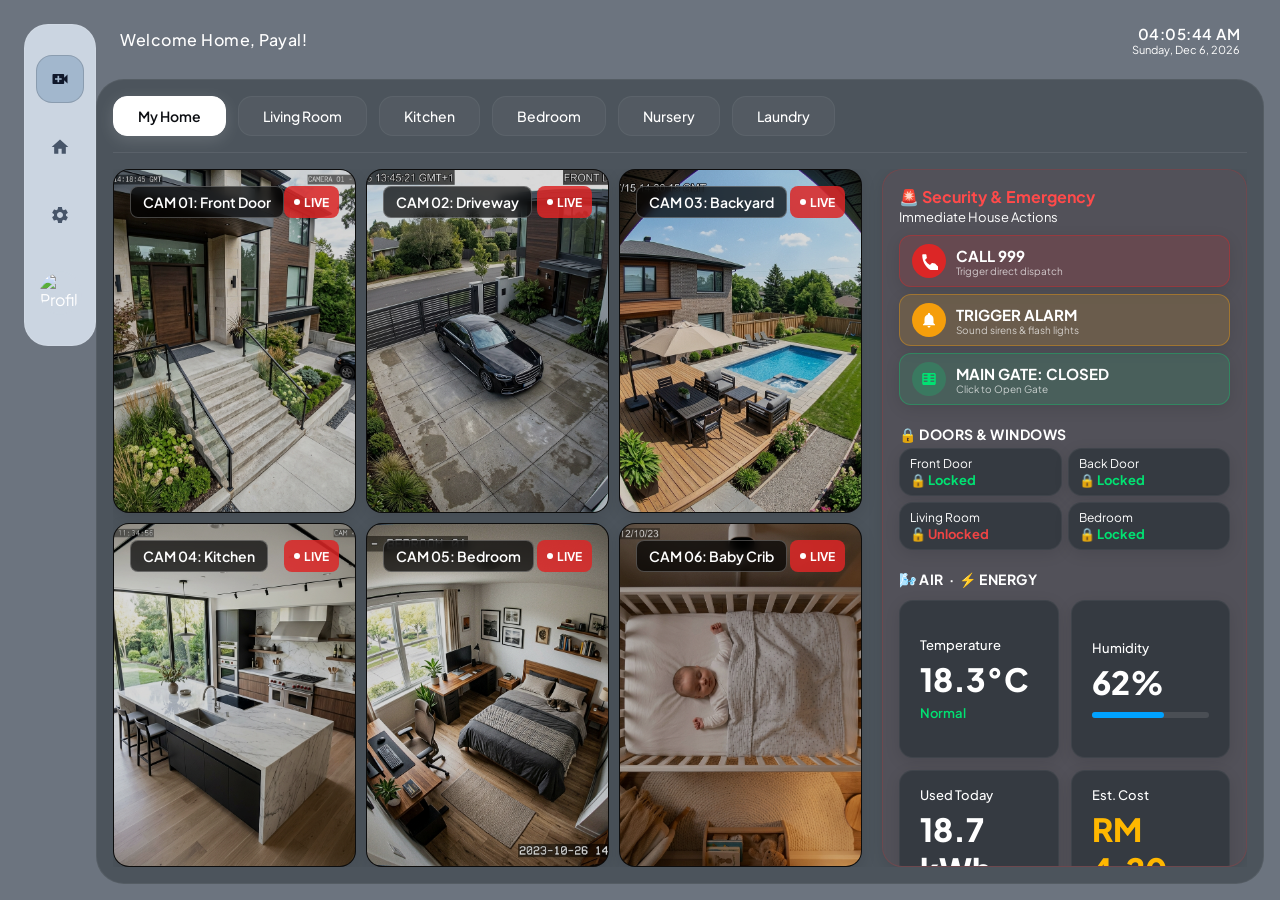
==== commit 81ec2770: "Merge branch 'main' of https://github.com/faizlyanaPunya/smart-home-dashboard" ====
--- a/index.html
+++ b/index.html
@@ -556,7 +556,7 @@
 
                     <!-- Column 3: 4 Stacked Status Cards -->
                     <div class="col-4 flex-col-gap" style="grid-row: span 2;">
-                        <!-- Card 1: FIRE 911 -->
+                        <!-- Card 1: FIRE 999 -->
                         <div class="widget" data-glow="orange" id="widget-kitchen-fire-alarm"
                             style="flex: 1; min-height: unset; padding: 6px 12px; display: flex; flex-direction: row; align-items: center; justify-content: space-between;">
                             <div style="display: flex; align-items: center; gap: 12px;">
@@ -569,7 +569,7 @@
                                 <div>
                                     <span class="widget-title"
                                         style="font-size: 18px; font-weight: 700; color: #ffffff; letter-spacing: 0.5px;">FIRE
-                                        911</span>
+                                        999</span>
                                     <div class="widget-subtitle"
                                         style="font-size: 12px; color: rgba(255, 255, 255, 0.8);">Emergency Call</div>
                                 </div>
@@ -777,58 +777,44 @@
                     </div>
 
                     <!-- Bedroom Thermostat Widget -->
-                    <div class="widget col-4 active" data-glow="blue" id="widget-bedroom-ac" style="min-height: 110px;">
-                        <div class="widget-header">
+                    <div class="widget radial-dial-widget col-4 active" data-glow="blue" id="widget-bedroom-ac"
+                        style="flex-direction: column;">
+                        <div class="widget-header"
+                            style="width: 100%; position: absolute; top: 20px; left: 20px; right: 20px;">
                             <div>
                                 <span class="widget-title">Air Conditioner</span>
                                 <div class="widget-subtitle">Bedroom AC</div>
                             </div>
-                            <label class="switch">
+                            <label class="switch" style="margin-right: 40px;">
                                 <input type="checkbox" class="toggle-control" checked data-target="widget-bedroom-ac">
                                 <span class="slider blue"></span>
                             </label>
                         </div>
                         <div
-                            style="display: flex; align-items: center; justify-content: space-around; flex-grow: 1; padding: 4px 0;">
-                            <!-- AC CSS Image (Tower / standing design scaled down) -->
-                            <div style="width: 85px; height: 36px; background: #fff; border-radius: 8px; position: relative; box-shadow: 0 5px 10px rgba(0,0,0,0.2); border: 1px solid #ddd; display: flex; align-items: center; justify-content: center; overflow: hidden; flex-shrink: 0;"
-                                id="bedroom-ac-img">
-                                <!-- Flap -->
-                                <div
-                                    style="position: absolute; bottom: 3px; width: 90%; height: 3px; background: #ccc; border-radius: 2px;">
-                                </div>
-                                <!-- Vents -->
-                                <div
-                                    style="position: absolute; right: 8px; top: 10px; width: 16px; height: 10px; display: flex; flex-direction: column; gap: 1px;">
-                                    <div style="width: 100%; height: 2px; background: #ccc;"></div>
-                                    <div style="width: 100%; height: 2px; background: #ccc;"></div>
-                                </div>
-                                <div id="ac-led-bedroom"
-                                    style="position: absolute; left: 10px; top: 8px; font-size: 13px; font-weight: bold; color: #00d4ff; text-shadow: 0 0 5px #00d4ff;">
-                                    21°</div>
-                            </div>
-
-                            <!-- Radial Dial -->
-                            <div class="dial-container" style="width: 80px; height: 80px; margin: 0; flex-shrink: 0;">
-                                <svg class="dial-svg" viewBox="0 0 140 140" id="svg-bedroom-ac"
+                            style="display: flex; align-items: center; justify-content: space-evenly; width: 100%; margin-top: 30px; padding: 0 10px;">
+                            <!-- Dial Container -->
+                            <div class="dial-container" style="margin: 0; width: 160px; height: 160px;">
+                                <svg class="dial-svg" viewBox="0 0 160 160" id="svg-bedroom-ac"
                                     style="width: 100%; height: 100%;">
-                                    <circle class="dial-track" cx="70" cy="70" r="60" stroke-width="12"></circle>
-                                    <circle class="dial-progress" cx="70" cy="70" r="60" stroke-width="12"
-                                        id="progress-bedroom-ac"></circle>
+                                    <circle class="dial-track" cx="80" cy="80" r="72"></circle>
+                                    <circle class="dial-progress" cx="80" cy="80" r="72" id="progress-bedroom-ac">
+                                    </circle>
                                 </svg>
-                                <div class="dial-info">
-                                    <span class="dial-value" id="val-bedroom-ac" style="font-size: 18px;">21.0°</span>
-                                    <span class="dial-status" id="status-bedroom-ac"
-                                        style="font-size: 9px;">Cooling</span>
-                                </div>
-                            </div>
-                        </div>
-                        <div
-                            style="display: flex; justify-content: center; gap: 20px; margin-bottom: 14px; margin-top: 4px;">
-                            <button class="dial-btn" id="btn-bedroom-ac-down"
-                                style="width: 58px; height: 58px; font-size: 32px; border-radius: 50%; display: inline-flex; align-items: center; justify-content: center; line-height: 1;">-</button>
-                            <button class="dial-btn" id="btn-bedroom-ac-up"
-                                style="width: 58px; height: 58px; font-size: 32px; border-radius: 50%; display: inline-flex; align-items: center; justify-content: center; line-height: 1;">+</button>
+                                <div class="dial-info"
+                                    style="top: 50%; left: 50%; transform: translate(-50%, -50%) scale(1.15); width: 100%;">
+                                    <span class="dial-value" id="val-bedroom-ac">21.0°</span>
+                                    <span class="dial-unit">Celsius</span>
+                                    <span class="dial-status" id="status-bedroom-ac">Cooling</span>
+                                </div>
+                            </div>
+                            <!-- Stacked Buttons -->
+                            <div class="dial-controls"
+                                style="display: flex; flex-direction: column; gap: 15px; margin: 0;">
+                                <button class="dial-btn" id="btn-bedroom-ac-up"
+                                    style="width: 48px; height: 48px; font-size: 26px;">+</button>
+                                <button class="dial-btn" id="btn-bedroom-ac-down"
+                                    style="width: 48px; height: 48px; font-size: 26px;">-</button>
+                            </div>
                         </div>
                     </div>
 
@@ -1169,12 +1155,12 @@
                                         <circle class="dial-progress" cx="70" cy="70" r="60" stroke-width="12"
                                             id="progress-nursery-ac" style="stroke: var(--accent-blue);"></circle>
                                     </svg>
-                                    <div class="dial-info"
-                                        style="display: flex; flex-direction: column; align-items: center; justify-content: center;">
+                                    <div class="dial-info">
                                         <span class="dial-value" id="val-nursery-ac"
-                                            style="font-size: 18px; letter-spacing: -0.5px;">22.0°</span>
+                                            style="font-size: 18px; letter-spacing: -0.5px; line-height: 1;">22.0°</span>
+                                        <span class="dial-unit" style="font-size: 9px; line-height: 1.2;">Celsius</span>
                                         <span class="dial-status" id="status-nursery-ac"
-                                            style="color: var(--accent-blue); font-size: 10px; text-transform: uppercase; margin-top: 1px;">Cooling</span>
+                                            style="color: var(--accent-blue); font-size: 8px; text-transform: uppercase; margin-top: 1px; line-height: 1;">Cooling</span>
                                     </div>
                                 </div>
                                 <!-- Stacked Buttons -->
@@ -1829,7 +1815,7 @@
                                     </svg>
                                 </div>
                                 <div style="display:flex; flex-direction:column; text-align:left;">
-                                    <span style="font-size:13px; font-weight:700; color:white;">CALL 911</span>
+                                    <span style="font-size:13px; font-weight:700; color:white;">CALL 999</span>
                                     <span style="font-size:10px; color:rgba(255,255,255,0.7);">Trigger direct
                                         dispatch</span>
                                 </div>
@@ -2006,7 +1992,7 @@
                 📞
             </div>
             <h2 id="emergency-call-title" style="font-size:24px; font-weight:700; margin-bottom:8px; color:white;">
-                Calling 911</h2>
+                Calling 999</h2>
             <div style="color:var(--color-text-secondary); font-size:14px; margin-bottom:32px;"
                 id="emergency-call-status">Connecting to local dispatch...</div>
             <button id="btn-cancel-emergency-call"
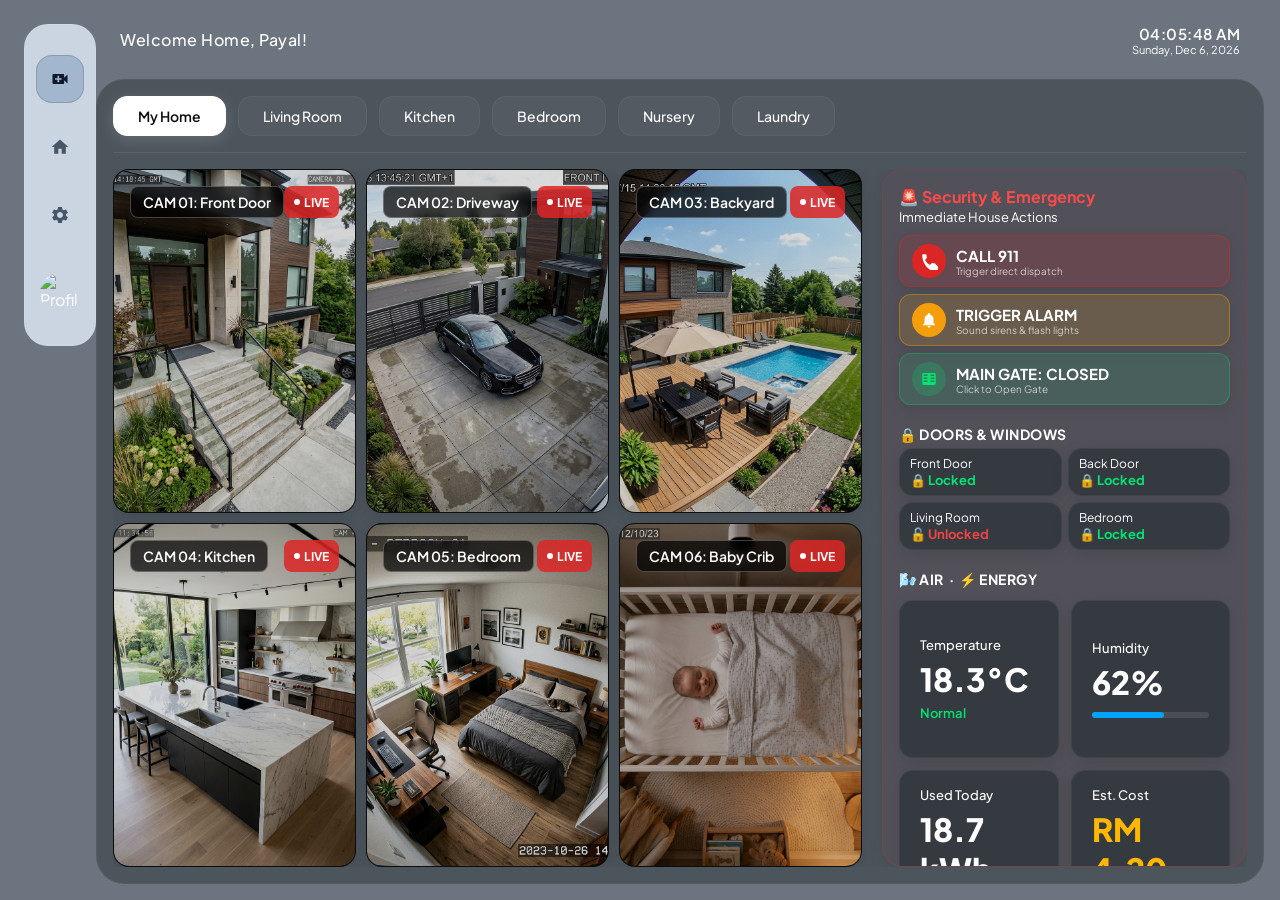
==== commit 131d26fd: "Merge branch 'main' of https://github.com/faizlyanaPunya/smart-home-dashboard" ====
--- a/index.html
+++ b/index.html
@@ -556,7 +556,7 @@
 
                     <!-- Column 3: 4 Stacked Status Cards -->
                     <div class="col-4 flex-col-gap" style="grid-row: span 2;">
-                        <!-- Card 1: FIRE 999 -->
+                        <!-- Card 1: FIRE 911 -->
                         <div class="widget" data-glow="orange" id="widget-kitchen-fire-alarm"
                             style="flex: 1; min-height: unset; padding: 6px 12px; display: flex; flex-direction: row; align-items: center; justify-content: space-between;">
                             <div style="display: flex; align-items: center; gap: 12px;">
@@ -569,7 +569,7 @@
                                 <div>
                                     <span class="widget-title"
                                         style="font-size: 18px; font-weight: 700; color: #ffffff; letter-spacing: 0.5px;">FIRE
-                                        999</span>
+                                        911</span>
                                     <div class="widget-subtitle"
                                         style="font-size: 12px; color: rgba(255, 255, 255, 0.8);">Emergency Call</div>
                                 </div>
@@ -1815,7 +1815,7 @@
                                     </svg>
                                 </div>
                                 <div style="display:flex; flex-direction:column; text-align:left;">
-                                    <span style="font-size:13px; font-weight:700; color:white;">CALL 999</span>
+                                    <span style="font-size:13px; font-weight:700; color:white;">CALL 911</span>
                                     <span style="font-size:10px; color:rgba(255,255,255,0.7);">Trigger direct
                                         dispatch</span>
                                 </div>
@@ -1992,7 +1992,7 @@
                 📞
             </div>
             <h2 id="emergency-call-title" style="font-size:24px; font-weight:700; margin-bottom:8px; color:white;">
-                Calling 999</h2>
+                Calling 911</h2>
             <div style="color:var(--color-text-secondary); font-size:14px; margin-bottom:32px;"
                 id="emergency-call-status">Connecting to local dispatch...</div>
             <button id="btn-cancel-emergency-call"
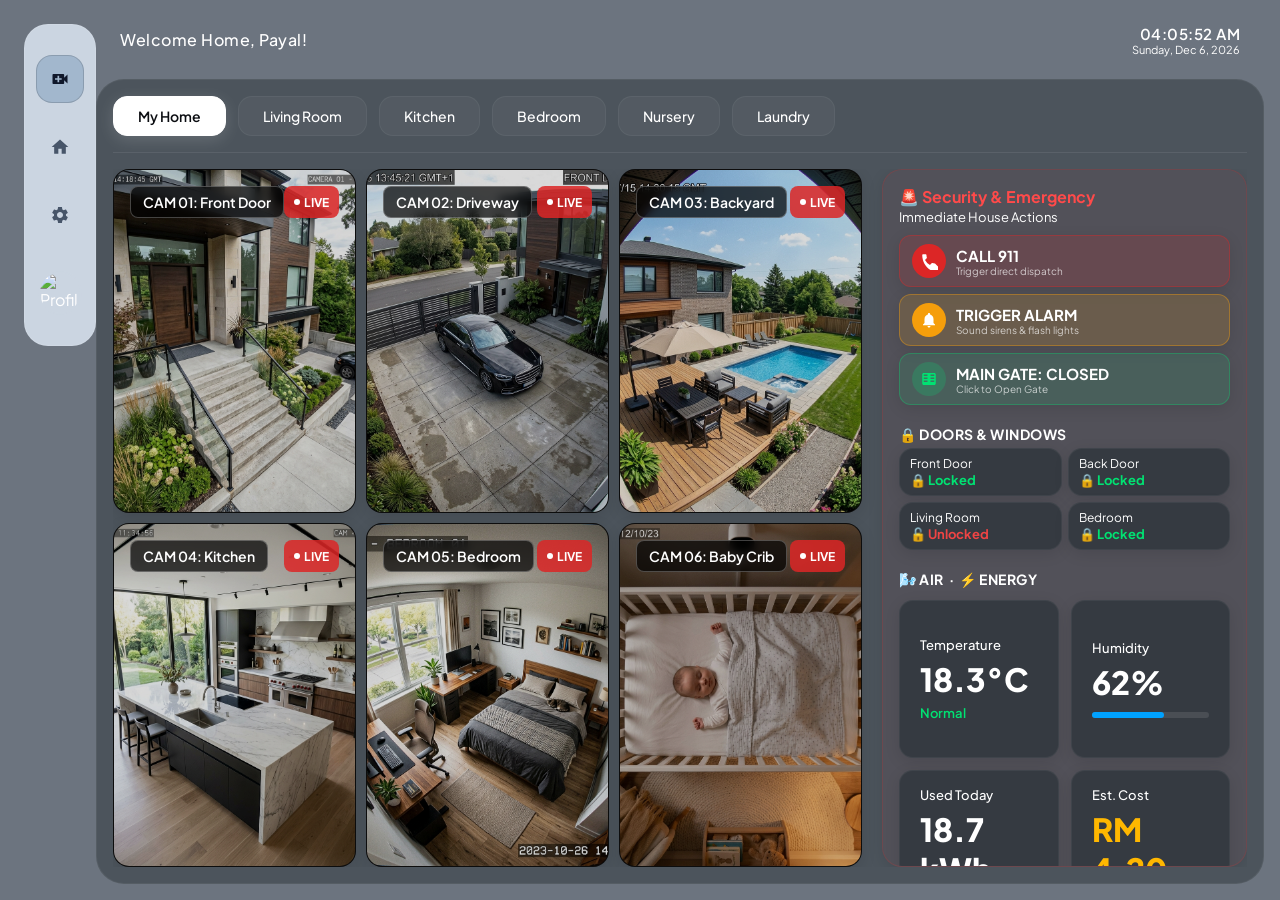
==== commit 4eb64e89: "feat: update robot vacuum animation and redesign nursery AC widget layout" ====
--- a/index.html
+++ b/index.html
@@ -5,7 +5,7 @@
     <meta charset="UTF-8">
     <meta name="viewport" content="width=device-width, initial-scale=1.0">
     <title>Aura Smart Home Dashboard</title>
-    <link rel="stylesheet" href="style.css?v=4">
+    <link rel="stylesheet" href="style.css?v=5">
 </head>
 
 <body>
@@ -1017,7 +1017,7 @@
                         </div>
                         <div style="flex-grow: 1; display: flex; align-items: center; justify-content: center;">
                             <img src="assets/vacuum_bedroom.png" alt="Robot Vacuum" id="vacuum-chassis"
-                                style="width: 48px; height: 48px; object-fit: contain; filter: drop-shadow(0 4px 10px rgba(0,0,0,0.4)); transition: all 0.3s; animation: spin 4s linear infinite;">
+                                style="width: 48px; height: 48px; object-fit: contain; filter: drop-shadow(0 4px 10px rgba(0,0,0,0.4)); transition: all 0.3s; animation: vacuumSweep 8s ease-in-out infinite;">
                         </div>
                     </div>
 
@@ -1128,49 +1128,43 @@
                     </div>
 
                     <!-- Column 2: AC -->
-                    <div class="col-4 flex-col-gap">
-                        <!-- Nursery AC Widget -->
-                        <div class="widget active" data-glow="blue" id="widget-nursery-ac"
-                            style="flex: 1; overflow: hidden;">
-                            <div class="widget-header">
-                                <div>
-                                    <span class="widget-title" style="font-size: 13px;">Air Conditioner</span>
-                                    <div class="widget-subtitle" id="status-nursery-ac-text" style="font-size: 9px;">
-                                        Cooling • 22°C</div>
-                                </div>
-                                <label class="switch">
-                                    <input type="checkbox" class="toggle-control" checked
-                                        data-target="widget-nursery-ac">
-                                    <span class="slider blue"></span>
-                                </label>
-                            </div>
-                            <div
-                                style="display: flex; align-items: center; justify-content: space-around; flex-grow: 1; padding: 4px 0; gap: 8px;">
-                                <!-- Radial Dial -->
-                                <div class="dial-container"
-                                    style="width: 100px; height: 100px; margin: 0; flex-shrink: 0;">
-                                    <svg class="dial-svg" viewBox="0 0 140 140" id="svg-nursery-ac"
-                                        style="width: 100%; height: 100%;">
-                                        <circle class="dial-track" cx="70" cy="70" r="60" stroke-width="12"></circle>
-                                        <circle class="dial-progress" cx="70" cy="70" r="60" stroke-width="12"
-                                            id="progress-nursery-ac" style="stroke: var(--accent-blue);"></circle>
-                                    </svg>
-                                    <div class="dial-info">
-                                        <span class="dial-value" id="val-nursery-ac"
-                                            style="font-size: 18px; letter-spacing: -0.5px; line-height: 1;">22.0°</span>
-                                        <span class="dial-unit" style="font-size: 9px; line-height: 1.2;">Celsius</span>
-                                        <span class="dial-status" id="status-nursery-ac"
-                                            style="color: var(--accent-blue); font-size: 8px; text-transform: uppercase; margin-top: 1px; line-height: 1;">Cooling</span>
-                                    </div>
-                                </div>
-                                <!-- Stacked Buttons -->
-                                <div style="display: flex; flex-direction: column; gap: 12px; justify-content: center;"
-                                    id="nursery-ac-controls">
-                                    <button class="dial-btn" id="btn-nursery-ac-up"
-                                        style="width: 34px; height: 34px; font-size: 18px; border-radius: 50%; display: flex; align-items: center; justify-content: center; padding: 0;">+</button>
-                                    <button class="dial-btn" id="btn-nursery-ac-down"
-                                        style="width: 34px; height: 34px; font-size: 18px; border-radius: 50%; display: flex; align-items: center; justify-content: center; padding: 0;">-</button>
-                                </div>
+                    <div class="widget radial-dial-widget col-4 active" data-glow="blue" id="widget-nursery-ac"
+                        style="flex-direction: column;">
+                        <div class="widget-header"
+                            style="width: 100%; position: absolute; top: 20px; left: 20px; right: 20px;">
+                            <div>
+                                <span class="widget-title">Air Conditioner</span>
+                                <div class="widget-subtitle">Nursery AC</div>
+                            </div>
+                            <label class="switch" style="margin-right: 40px;">
+                                <input type="checkbox" class="toggle-control" checked data-target="widget-nursery-ac">
+                                <span class="slider blue"></span>
+                            </label>
+                        </div>
+                        <div
+                            style="display: flex; align-items: center; justify-content: space-evenly; width: 100%; margin-top: 30px; padding: 0 10px;">
+                            <!-- Dial Container -->
+                            <div class="dial-container" style="margin: 0; width: 160px; height: 160px;">
+                                <svg class="dial-svg" viewBox="0 0 160 160" id="svg-nursery-ac"
+                                    style="width: 100%; height: 100%;">
+                                    <circle class="dial-track" cx="80" cy="80" r="72"></circle>
+                                    <circle class="dial-progress" cx="80" cy="80" r="72" id="progress-nursery-ac">
+                                    </circle>
+                                </svg>
+                                <div class="dial-info"
+                                    style="top: 50%; left: 50%; transform: translate(-50%, -50%) scale(1.15); width: 100%;">
+                                    <span class="dial-value" id="val-nursery-ac">22.0°</span>
+                                    <span class="dial-unit">Celsius</span>
+                                    <span class="dial-status" id="status-nursery-ac">Cooling</span>
+                                </div>
+                            </div>
+                            <!-- Stacked Buttons -->
+                            <div class="dial-controls"
+                                style="display: flex; flex-direction: column; gap: 15px; margin: 0;">
+                                <button class="dial-btn" id="btn-nursery-ac-up"
+                                    style="width: 48px; height: 48px; font-size: 26px;">+</button>
+                                <button class="dial-btn" id="btn-nursery-ac-down"
+                                    style="width: 48px; height: 48px; font-size: 26px;">-</button>
                             </div>
                         </div>
                     </div>
--- a/style.css
+++ b/style.css
@@ -1709,4 +1709,25 @@
 }
 .range-label span {
     font-size: 13px !important;
+}
+
+@keyframes vacuumSweep {
+    0% {
+        transform: translate(0, 0) rotate(0deg);
+    }
+    20% {
+        transform: translate(20px, -8px) rotate(45deg);
+    }
+    40% {
+        transform: translate(-15px, 12px) rotate(135deg);
+    }
+    60% {
+        transform: translate(-25px, -10px) rotate(220deg);
+    }
+    80% {
+        transform: translate(12px, 15px) rotate(315deg);
+    }
+    100% {
+        transform: translate(0, 0) rotate(360deg);
+    }
 }
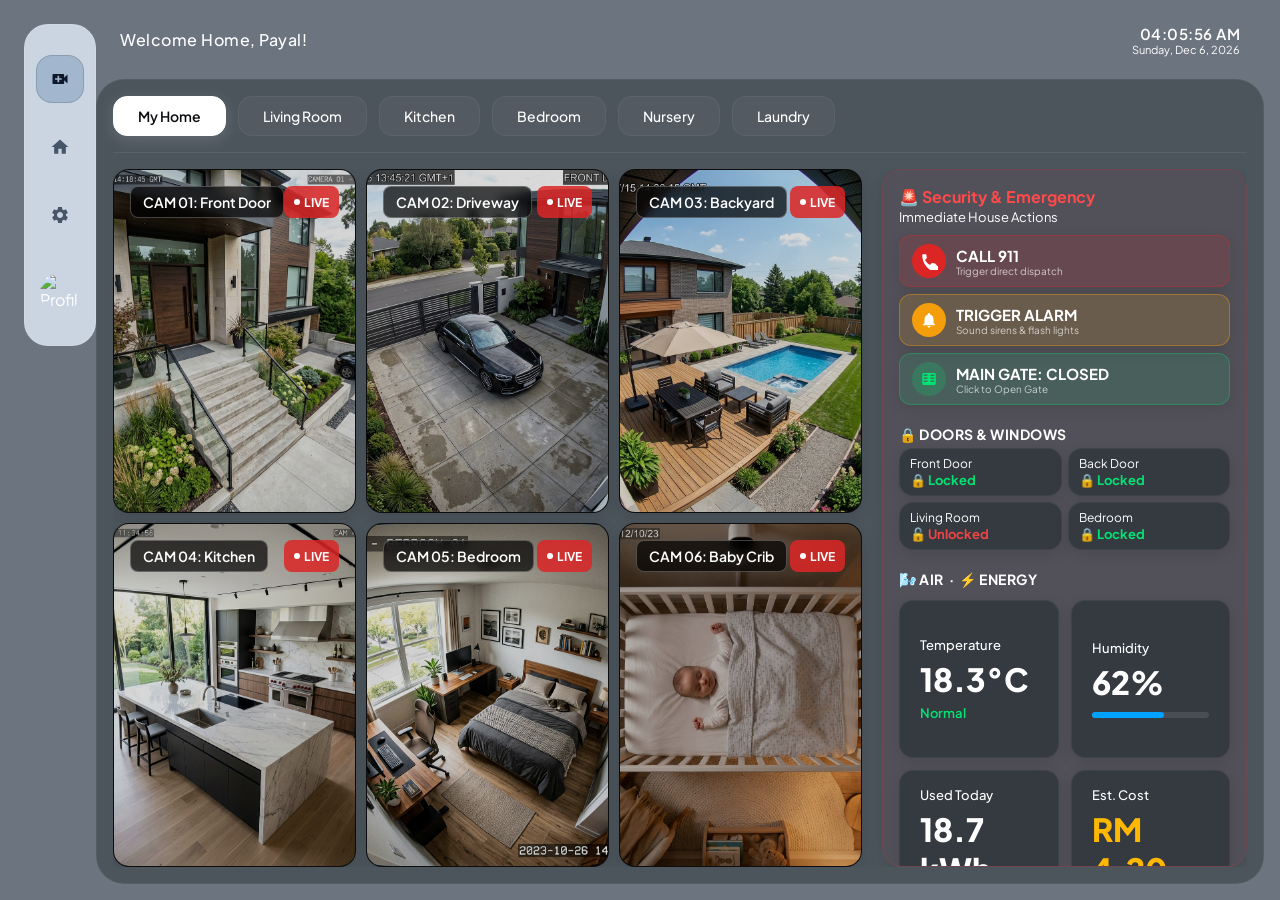
==== commit dbbe3a9c: "feat: implement oven power toggle logic to disable controls and updates when off" ====
--- a/index.html
+++ b/index.html
@@ -2053,7 +2053,7 @@
     </div>
 
     <!-- Script Import -->
-    <script src="app.js?v=4"></script>
+    <script src="app.js?v=5"></script>
 </body>
 
 </html>
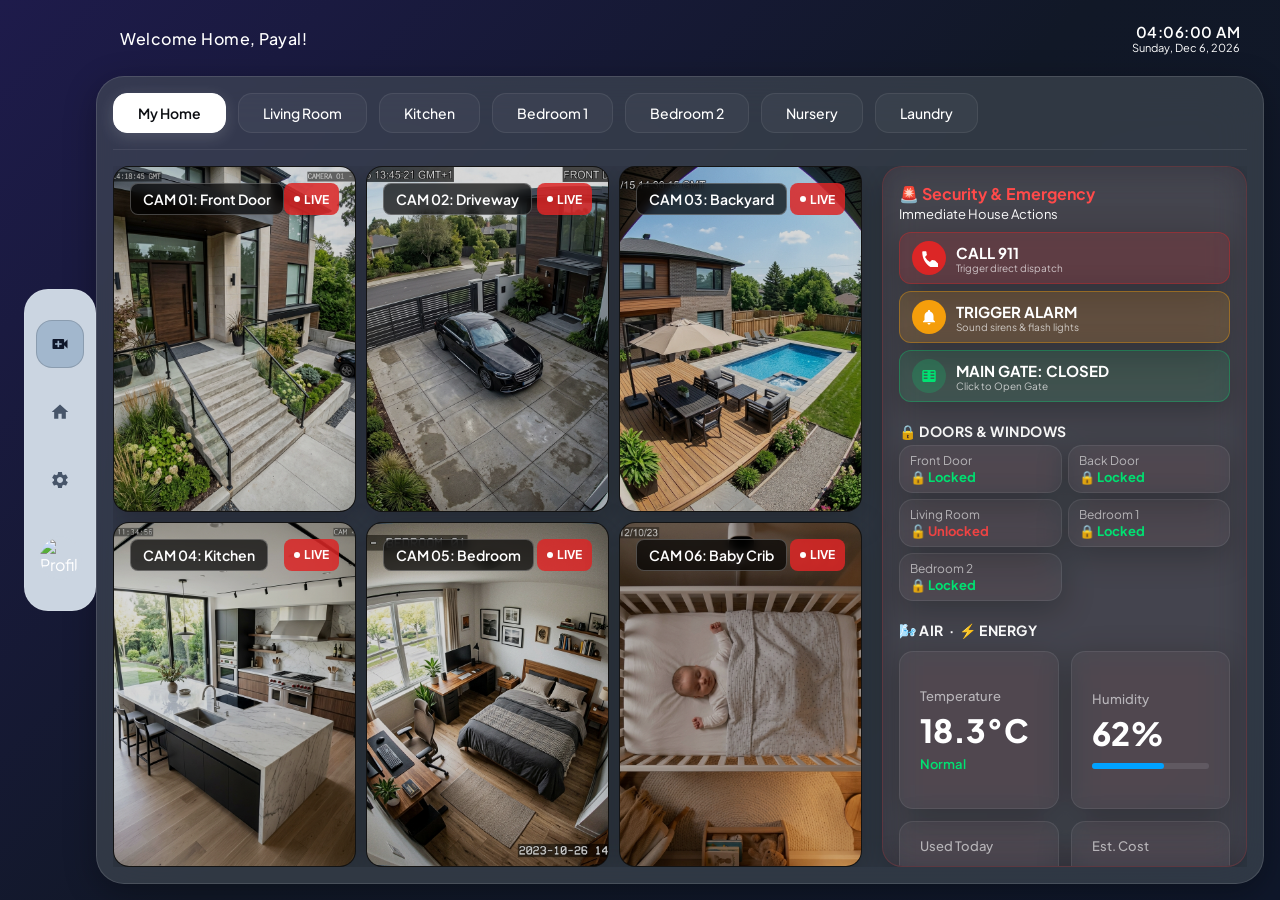
==== commit 49f11c2b: "feat: add bedroom 2 dashboard components and device control logic" ====
--- a/index.html
+++ b/index.html
@@ -5,7 +5,7 @@
     <meta charset="UTF-8">
     <meta name="viewport" content="width=device-width, initial-scale=1.0">
     <title>Aura Smart Home Dashboard</title>
-    <link rel="stylesheet" href="style.css?v=5">
+    <link rel="stylesheet" href="style.css?v=16">
 </head>
 
 <body>
@@ -73,7 +73,8 @@
                         <button class="tab-btn active" data-room="security-center">My Home</button>
                         <button class="tab-btn" data-room="living-room">Living Room</button>
                         <button class="tab-btn" data-room="kitchen">Kitchen</button>
-                        <button class="tab-btn" data-room="bedroom">Bedroom</button>
+                        <button class="tab-btn" data-room="bedroom">Bedroom 1</button>
+                        <button class="tab-btn" data-room="bedroom-2">Bedroom 2</button>
                         <button class="tab-btn" data-room="nursery">Nursery</button>
                         <button class="tab-btn" data-room="laundry">Laundry</button>
                     </div>
@@ -404,7 +405,8 @@
                         <div class="widget-header">
                             <div>
                                 <span class="widget-title" style="font-size: 13px;">Door</span>
-                                <div class="widget-subtitle" id="status-living-door-text" style="font-size: 9px; color: var(--accent-red);">
+                                <div class="widget-subtitle" id="status-living-door-text"
+                                    style="font-size: 9px; color: var(--accent-red);">
                                     Unlocked</div>
                             </div>
                             <label class="switch">
@@ -684,7 +686,8 @@
                                 </div>
                             </div>
                             <label class="switch">
-                                <input type="checkbox" class="toggle-control" checked data-target="widget-kitchen-door">
+                                <input type="checkbox" id="toggle-kitchen-door" checked
+                                    data-target="widget-kitchen-door">
                                 <span class="slider green"></span>
                             </label>
                         </div>
@@ -983,7 +986,8 @@
                         <div class="widget-header">
                             <div>
                                 <span class="widget-title" style="font-size: 13px;">Door</span>
-                                <div class="widget-subtitle" id="status-bedroom-door-text" style="font-size: 9px; color: var(--accent-green);">
+                                <div class="widget-subtitle" id="status-bedroom-door-text"
+                                    style="font-size: 9px; color: var(--accent-green);">
                                     Locked</div>
                             </div>
                             <label class="switch">
@@ -1023,6 +1027,308 @@
 
                 </section>
 
+                <!-- ------------------- BEDROOM 2 VIEW ------------------- -->
+                <section class="room-view" id="view-bedroom-2">
+
+                    <!-- Smart Light Widget (Basic Lamp) -->
+                    <div class="widget col-4 active" data-glow="yellow" id="widget-bedroom2-lights">
+                        <div class="widget-header">
+                            <div>
+                                <span class="widget-title">Ceiling Light</span>
+                                <div class="widget-subtitle" id="status-bedroom2-lamp-text">Bedroom 2 Light</div>
+                            </div>
+                            <label class="switch">
+                                <input type="checkbox" id="toggle-bedroom2-lights" checked>
+                                <span class="slider yellow"></span>
+                            </label>
+                        </div>
+                        <div style="flex-grow:1; display:flex; align-items:center; justify-content:center;">
+                            <!-- Icon (Bulb) -->
+                            <div id="bedroom2-light-icon"
+                                style="font-size: 50px; text-shadow: 0 0 40px rgba(255,183,0,1); transition: all 0.3s; transform: scale(1.1);">
+                                💡</div>
+                        </div>
+                        <!-- Custom Brown/Beige Slide Bar Brightness -->
+                        <div id="bedroom2-lamp-slider-container"
+                            style="margin-top: 15px; width: 100%; transition: opacity 0.3s;">
+                            <div
+                                style="display: flex; justify-content: space-between; font-size: 11px; color: var(--color-text-secondary); margin-bottom: 6px;">
+                                <span>Brightness</span>
+                                <span id="label-bedroom2-brightness">75%</span>
+                            </div>
+                            <div id="bedroom2-lamp-slider-track"
+                                style="width: 100%; height: 32px; background: #3a322c; border-radius: 12px; position: relative; overflow: hidden; display: flex; align-items: center; box-shadow: inset 0 2px 6px rgba(0,0,0,0.8);">
+                                <!-- Fill bar -->
+                                <div id="ios-bedroom2-brightness-fill"
+                                    style="position: absolute; top: 0; left: 0; height: 100%; width: 75%; background: #f0ede6; pointer-events: none; transition: width 0.1s ease-out; border-radius: 12px; box-shadow: 2px 0 5px rgba(0,0,0,0.3);">
+                                    <!-- Blue Sun Icon -->
+                                    <div
+                                        style="position: absolute; left: 8px; top: 50%; transform: translateY(-50%); width: 16px; height: 16px; display: flex; align-items: center; justify-content: center;">
+                                        <svg viewBox="0 0 24 24"
+                                            style="width: 14px; height: 14px; fill: #0055ff; filter: drop-shadow(0 1px 2px rgba(0,0,0,0.2));">
+                                            <path
+                                                d="M12 2.25a.75.75 0 01.75.75v2.25a.75.75 0 01-1.5 0V3a.75.75 0 01.75-.75zM7.5 12a4.5 4.5 0 119 0 4.5 4.5 0 01-9 0zM18.894 6.166a.75.75 0 00-1.06-1.06l-1.591 1.59a.75.75 0 101.06 1.061l1.591-1.59zM21.75 12a.75.75 0 01-.75.75h-2.25a.75.75 0 010-1.5H21a.75.75 0 01.75.75zM17.834 18.894a.75.75 0 001.06-1.06l-1.59-1.591a.75.75 0 10-1.061 1.06l1.59 1.591zM12 18.75a.75.75 0 01.75.75V21a.75.75 0 01-1.5 0v-1.5a.75.75 0 01.75-.75zM6.166 17.834a.75.75 0 001.06 1.06l1.591-1.59a.75.75 0 10-1.06-1.061l-1.591 1.59zM2.25 12a.75.75 0 01.75-.75h2.25a.75.75 0 010 1.5H3a.75.75 0 01-.75-.75zM5.106 6.166a.75.75 0 001.06 1.06l1.59-1.591a.75.75 0 10-1.06-1.061l-1.59 1.591z" />
+                                        </svg>
+                                    </div>
+                                </div>
+                                <!-- Input Range -->
+                                <input type="range" min="0" max="100" value="75" id="slider-bedroom2-brightness"
+                                    style="position: absolute; top: 0; left: 0; width: 100%; height: 100%; opacity: 0; cursor: pointer; z-index: 3;">
+                            </div>
+                        </div>
+                    </div>
+
+                    <!-- Bedroom 2 Thermostat Widget -->
+                    <div class="widget radial-dial-widget col-4 active" data-glow="blue" id="widget-bedroom2-ac"
+                        style="flex-direction: column;">
+                        <div class="widget-header"
+                            style="width: 100%; position: absolute; top: 20px; left: 20px; right: 20px;">
+                            <div>
+                                <span class="widget-title">Air Conditioner</span>
+                                <div class="widget-subtitle">Bedroom 2 AC</div>
+                            </div>
+                            <label class="switch" style="margin-right: 40px;">
+                                <input type="checkbox" class="toggle-control" checked data-target="widget-bedroom2-ac">
+                                <span class="slider blue"></span>
+                            </label>
+                        </div>
+                        <div
+                            style="display: flex; align-items: center; justify-content: space-evenly; width: 100%; margin-top: 30px; padding: 0 10px;">
+                            <!-- Dial Container -->
+                            <div class="dial-container" style="margin: 0; width: 160px; height: 160px;">
+                                <svg class="dial-svg" viewBox="0 0 160 160" id="svg-bedroom2-ac"
+                                    style="width: 100%; height: 100%;">
+                                    <circle class="dial-track" cx="80" cy="80" r="72"></circle>
+                                    <circle class="dial-progress" cx="80" cy="80" r="72" id="progress-bedroom2-ac">
+                                    </circle>
+                                </svg>
+                                <div class="dial-info"
+                                    style="top: 50%; left: 50%; transform: translate(-50%, -50%) scale(1.15); width: 100%;">
+                                    <span class="dial-value" id="val-bedroom2-ac">21.0°</span>
+                                    <span class="dial-unit">Celsius</span>
+                                    <span class="dial-status" id="status-bedroom2-ac">Cooling</span>
+                                </div>
+                            </div>
+                            <!-- Stacked Buttons -->
+                            <div class="dial-controls"
+                                style="display: flex; flex-direction: column; gap: 15px; margin: 0;">
+                                <button class="dial-btn" id="btn-bedroom2-ac-up"
+                                    style="width: 48px; height: 48px; font-size: 26px;">+</button>
+                                <button class="dial-btn" id="btn-bedroom2-ac-down"
+                                    style="width: 48px; height: 48px; font-size: 26px;">-</button>
+                            </div>
+                        </div>
+                    </div>
+
+                    <!-- Smart TV Widget -->
+                    <div class="widget col-4 active" data-glow="blue" id="widget-bedroom2-tv"
+                        style="min-height: 110px;">
+                        <div class="widget-header">
+                            <div>
+                                <span class="widget-title">Smart TV</span>
+                                <div class="widget-subtitle" id="status-bedroom2-tv-text">Netflix • CH 04</div>
+                            </div>
+                            <label class="switch">
+                                <input type="checkbox" class="toggle-control" checked data-target="widget-bedroom2-tv">
+                                <span class="slider blue"></span>
+                            </label>
+                        </div>
+                        <div
+                            style="flex-grow:1; display:flex; flex-direction:column; align-items:center; justify-content:center; padding-top: 6px;">
+                            <!-- CSS TV Graphic -->
+                            <div style="position: relative; width: 110px; height: 66px;" id="tv-img-bedroom2">
+                                <!-- TV Screen Base -->
+                                <div
+                                    style="position: absolute; bottom: 10px; left: 0; width: 110px; height: 56px; background: #111; border-radius: 4px; border: 2px solid #333; display: flex; align-items: center; justify-content: center; overflow: hidden; box-shadow: 0 8px 16px rgba(0,0,0,0.5);">
+                                    <!-- Screen Inner -->
+                                    <div style="width: 96%; height: 92%; background: linear-gradient(135deg, #1e3c72 0%, #2a5298 100%); border-radius: 2px; position: relative;"
+                                        id="tv-screen-bedroom2">
+                                        <div class="tv-glow-indicator"
+                                            style="position: absolute; bottom: 2px; right: 2px; width: 4px; height: 4px; background: red; border-radius: 50%; box-shadow: 0 0 5px red; opacity: 0;">
+                                        </div>
+                                    </div>
+                                </div>
+                                <!-- TV Legs -->
+                                <div
+                                    style="position: absolute; bottom: 0; left: 16px; width: 2px; height: 10px; background: #555; transform: rotate(-20deg);">
+                                </div>
+                                <div
+                                    style="position: absolute; bottom: 0; right: 16px; width: 2px; height: 10px; background: #555; transform: rotate(20deg);">
+                                </div>
+                            </div>
+                        </div>
+                    </div>
+
+                    <!-- Bedroom Camera -->
+                    <div class="widget camera-widget col-4" style="cursor: pointer; min-height: 110px;"
+                        onclick="openCctvModal(this.querySelector('.camera-feed').src, this.querySelector('.camera-name').textContent)">
+                        <img class="camera-feed" src="assets/camera_bedroom2.png" alt="Bedroom 2 Camera"
+                            style="height: 100%; width: 100%; object-fit: cover;">
+                        <div class="camera-overlay">
+                            <span class="camera-name">Camera 03: Bedroom 2</span>
+                            <span class="camera-live">LIVE</span>
+                        </div>
+                    </div>
+
+                    <!-- Speaker Widget -->
+                    <div class="widget col-4 active" data-glow="purple" id="widget-bedroom2-speaker">
+                        <div class="widget-header">
+                            <div>
+                                <span class="widget-title">Smart Speaker</span>
+                                <div class="widget-subtitle" id="status-bedroom2-audio">Amazon Echo • Lofi Beats</div>
+                            </div>
+                            <label class="switch">
+                                <input type="checkbox" class="toggle-control" checked
+                                    data-target="widget-bedroom2-speaker">
+                                <span class="slider purple"></span>
+                            </label>
+                        </div>
+                        <div
+                            style="flex-grow:1; display:flex; align-items:center; justify-content:center; padding-top: 4px; padding-bottom: 4px;">
+                            <!-- CSS Drawn Auraphon Speakers -->
+                            <div id="speaker-graphic-container-bedroom2"
+                                style="display: flex; gap: 12px; align-items: center; justify-content: center; height: 80px; transform: scale(0.85); transition: opacity 0.3s, filter 0.3s;">
+                                <!-- Left Speaker -->
+                                <div
+                                    style="position: relative; width: 60px; height: 85px; background: linear-gradient(135deg, #ffffff 0%, #e0e0e0 100%); border-radius: 3px; box-shadow: 0 10px 15px rgba(0,0,0,0.4), inset -2px -2px 5px rgba(0,0,0,0.1), inset 2px 2px 5px rgba(255,255,255,0.8);">
+                                    <!-- Tweeter -->
+                                    <div
+                                        style="position: absolute; top: 10px; left: 50%; transform: translateX(-50%); width: 14px; height: 14px; background: radial-gradient(circle at center, #333 0%, #000 100%); border-radius: 50%; box-shadow: inset 0 2px 4px rgba(0,0,0,0.9), 0 1px 1px rgba(255,255,255,0.3);">
+                                    </div>
+                                    <!-- Woofer -->
+                                    <div
+                                        style="position: absolute; top: 28px; left: 50%; transform: translateX(-50%); width: 34px; height: 34px; background: radial-gradient(circle at 50% 30%, #444 0%, #111 60%, #000 100%); border-radius: 50%; border: 1px solid #aaa; box-shadow: inset 0 5px 8px rgba(0,0,0,0.9), 0 2px 5px rgba(0,0,0,0.3); display: flex; align-items: center; justify-content: center;">
+                                        <div
+                                            style="width: 12px; height: 12px; background: radial-gradient(circle, #222, #000); border-radius: 50%; box-shadow: inset 0 1px 2px rgba(255,255,255,0.1);">
+                                        </div>
+                                    </div>
+                                    <!-- Brand -->
+                                    <div
+                                        style="position: absolute; bottom: 22px; width: 100%; text-align: center; font-size: 4px; color: #888; font-weight: 700; letter-spacing: 0.5px;">
+                                        AURAPHON</div>
+                                    <!-- Bass Port -->
+                                    <div
+                                        style="position: absolute; bottom: 10px; left: 50%; transform: translateX(-50%); width: 18px; height: 5px; background: #000; border-radius: 3px; box-shadow: inset 0 2px 3px rgba(0,0,0,1);">
+                                    </div>
+                                    <!-- Green Knob -->
+                                    <div
+                                        style="position: absolute; bottom: 10px; left: 6px; width: 7px; height: 7px; border-radius: 50%; background: #222; border: 1px solid #111; box-shadow: 0 0 6px #00ff00, inset 0 1px 2px rgba(255,255,255,0.4);">
+                                    </div>
+                                    <!-- Legs -->
+                                    <div
+                                        style="position: absolute; bottom: -4px; left: 8px; width: 5px; height: 4px; background: linear-gradient(to bottom, #333, #000); border-radius: 1px;">
+                                    </div>
+                                    <div
+                                        style="position: absolute; bottom: -4px; right: 8px; width: 5px; height: 4px; background: linear-gradient(to bottom, #333, #000); border-radius: 1px;">
+                                    </div>
+                                </div>
+
+                                <!-- Right Speaker -->
+                                <div
+                                    style="position: relative; width: 60px; height: 85px; background: linear-gradient(135deg, #ffffff 0%, #e0e0e0 100%); border-radius: 3px; box-shadow: 0 10px 15px rgba(0,0,0,0.4), inset -2px -2px 5px rgba(0,0,0,0.1), inset 2px 2px 5px rgba(255,255,255,0.8);">
+                                    <!-- Tweeter -->
+                                    <div
+                                        style="position: absolute; top: 10px; left: 50%; transform: translateX(-50%); width: 14px; height: 14px; background: radial-gradient(circle at center, #333 0%, #000 100%); border-radius: 50%; box-shadow: inset 0 2px 4px rgba(0,0,0,0.9), 0 1px 1px rgba(255,255,255,0.3);">
+                                    </div>
+                                    <!-- Woofer -->
+                                    <div
+                                        style="position: absolute; top: 28px; left: 50%; transform: translateX(-50%); width: 34px; height: 34px; background: radial-gradient(circle at 50% 30%, #444 0%, #111 60%, #000 100%); border-radius: 50%; border: 1px solid #aaa; box-shadow: inset 0 5px 8px rgba(0,0,0,0.9), 0 2px 5px rgba(0,0,0,0.3); display: flex; align-items: center; justify-content: center;">
+                                        <div
+                                            style="width: 12px; height: 12px; background: radial-gradient(circle, #222, #000); border-radius: 50%; box-shadow: inset 0 1px 2px rgba(255,255,255,0.1);">
+                                        </div>
+                                    </div>
+                                    <!-- Brand -->
+                                    <div
+                                        style="position: absolute; bottom: 22px; width: 100%; text-align: center; font-size: 4px; color: #888; font-weight: 700; letter-spacing: 0.5px;">
+                                        AURAPHON</div>
+                                    <!-- Bass Port -->
+                                    <div
+                                        style="position: absolute; bottom: 10px; left: 50%; transform: translateX(-50%); width: 18px; height: 5px; background: #000; border-radius: 3px; box-shadow: inset 0 2px 3px rgba(0,0,0,1);">
+                                    </div>
+                                    <!-- Legs -->
+                                    <div
+                                        style="position: absolute; bottom: -4px; left: 8px; width: 5px; height: 4px; background: linear-gradient(to bottom, #333, #000); border-radius: 1px;">
+                                    </div>
+                                    <div
+                                        style="position: absolute; bottom: -4px; right: 8px; width: 5px; height: 4px; background: linear-gradient(to bottom, #333, #000); border-radius: 1px;">
+                                    </div>
+                                </div>
+                            </div>
+                        </div>
+
+                        <!-- Custom Brown/Beige Slide Bar Volume -->
+                        <div id="speaker-slider-container-bedroom2"
+                            style="margin-top: 8px; width: 100%; transition: opacity 0.3s;">
+                            <div
+                                style="display: flex; justify-content: space-between; font-size: 11px; color: var(--color-text-secondary); margin-bottom: 6px;">
+                                <span>Volume</span>
+                                <span id="label-bedroom2-volume">40%</span>
+                            </div>
+                            <div
+                                style="width: 100%; height: 32px; background: #4a3f35; border-radius: 12px; position: relative; overflow: hidden; display: flex; align-items: center; box-shadow: inset 0 2px 6px rgba(0,0,0,0.6), 0 1px 2px rgba(255,255,255,0.1);">
+                                <!-- Fill bar -->
+                                <div id="bedroom2-volume-fill"
+                                    style="position: absolute; top: 0; left: 0; height: 100%; width: 40%; background: #f0ede6; pointer-events: none; transition: width 0.1s ease-out; border-radius: 12px; box-shadow: 2px 0 5px rgba(0,0,0,0.3);">
+                                </div>
+                                <!-- Icon -->
+                                <div
+                                    style="position: absolute; left: 10px; z-index: 2; pointer-events: none; font-size: 14px; filter: grayscale(100%) brightness(0.2);">
+                                    🔊</div>
+                                <!-- Input Range -->
+                                <input type="range" min="0" max="100" value="40" id="slider-bedroom2-volume"
+                                    style="position: absolute; top: 0; left: 0; width: 100%; height: 100%; opacity: 0; cursor: pointer; z-index: 3;">
+                            </div>
+                        </div>
+                    </div>
+
+                    <!-- Door Widget -->
+                    <div class="widget col-2 active" data-glow="blue" id="widget-bedroom2-door"
+                        style="min-height: 110px;">
+                        <div class="widget-header">
+                            <div>
+                                <span class="widget-title" style="font-size: 13px;">Door</span>
+                                <div class="widget-subtitle" id="status-bedroom2-door-text"
+                                    style="font-size: 9px; color: var(--accent-green);">
+                                    Locked</div>
+                            </div>
+                            <label class="switch">
+                                <input type="checkbox" class="toggle-control" checked
+                                    data-target="widget-bedroom2-door">
+                                <span class="slider"></span>
+                            </label>
+                        </div>
+                        <div style="flex-grow: 1; display: flex; align-items: center; justify-content: center; font-size: 38px; transition: all 0.3s;"
+                            id="bedroom2-door-icon">🚪</div>
+                    </div>
+
+                    <!-- Vacuum Widget -->
+                    <div class="widget col-2 active" data-glow="green" id="widget-bedroom2-vacuum"
+                        style="min-height: 110px;">
+                        <div class="widget-header">
+                            <div>
+                                <span class="widget-title" style="font-size: 13px;">Vacuum</span>
+                                <div style="display: flex; align-items: center; gap: 6px; margin-top: 2px;">
+                                    <span class="widget-subtitle" id="status-bedroom2-vacuum-text"
+                                        style="margin-top: 0; font-size: 9px;">Cleaning</span>
+                                    <span
+                                        style="width: 6px; height: 6px; border-radius: 50%; background: var(--accent-green); transition: all 0.3s; box-shadow: 0 0 5px var(--accent-green); display: inline-block;"
+                                        id="vacuum2-led"></span>
+                                </div>
+                            </div>
+                            <label class="switch">
+                                <input type="checkbox" class="toggle-control" checked
+                                    data-target="widget-bedroom2-vacuum">
+                                <span class="slider green"></span>
+                            </label>
+                        </div>
+                        <div style="flex-grow: 1; display: flex; align-items: center; justify-content: center;">
+                            <img src="assets/vacuum_bedroom.png" alt="Robot Vacuum" id="vacuum2-chassis"
+                                style="width: 48px; height: 48px; object-fit: contain; filter: drop-shadow(0 4px 10px rgba(0,0,0,0.4)); transition: all 0.3s; animation: vacuumSweep 8s ease-in-out infinite;">
+                        </div>
+                    </div>
+
+                </section>
+
                 <!-- ------------------- NURSERY VIEW ------------------- -->
                 <section class="room-view" id="view-nursery">
 
@@ -1041,7 +1347,8 @@
                                     <span class="slider yellow"></span>
                                 </label>
                             </div>
-                            <div style="flex-grow:1; display:flex; align-items:center; justify-content:center; padding: 0;">
+                            <div
+                                style="flex-grow:1; display:flex; align-items:center; justify-content:center; padding: 0;">
                                 <!-- Icon (Bulb) -->
                                 <div id="nursery-light1-icon"
                                     style="font-size: 34px; text-shadow: 0 0 30px rgba(255,183,0,1); transition: all 0.3s; transform: scale(1.1);">
@@ -1090,7 +1397,8 @@
                                     <span class="slider yellow"></span>
                                 </label>
                             </div>
-                            <div style="flex-grow:1; display:flex; align-items:center; justify-content:center; padding: 0;">
+                            <div
+                                style="flex-grow:1; display:flex; align-items:center; justify-content:center; padding: 0;">
                                 <!-- Icon (Moon) -->
                                 <div id="nursery-light2-icon"
                                     style="font-size: 34px; text-shadow: 0 0 30px rgba(255,183,0,1); transition: all 0.3s; transform: scale(1.1);">
@@ -1327,7 +1635,8 @@
                     <!-- Row 1, Col 1: Overhead Light -->
                     <div class="col-4">
                         <!-- Laundry Overhead Light Widget -->
-                        <div class="widget active" data-glow="yellow" id="widget-laundry-light" style="height: 100%; display: flex; flex-direction: column;">
+                        <div class="widget active" data-glow="yellow" id="widget-laundry-light"
+                            style="height: 100%; display: flex; flex-direction: column;">
                             <div class="widget-header">
                                 <div>
                                     <span class="widget-title">Ceiling Light</span>
@@ -1339,7 +1648,8 @@
                                     <span class="slider yellow"></span>
                                 </label>
                             </div>
-                            <div style="flex-grow:1; display:flex; align-items:center; justify-content:center; padding: 10px 0;">
+                            <div
+                                style="flex-grow:1; display:flex; align-items:center; justify-content:center; padding: 10px 0;">
                                 <div id="laundry-light-icon"
                                     style="font-size: 50px; text-shadow: 0 0 40px rgba(255,183,0,1); transition: all 0.3s; transform: scale(1.1);">
                                     💡</div>
@@ -1878,9 +2188,15 @@
                                 </div>
                                 <div class="widget-sm" id="btn-door-bedroom"
                                     style="padding:7px 10px; flex-direction:column; gap:1px; cursor:pointer; user-select:none;">
-                                    <span style="font-size:9px; color:var(--color-text-muted);">Bedroom</span>
+                                    <span style="font-size:9px; color:var(--color-text-muted);">Bedroom 1</span>
                                     <span style="font-size:11px; font-weight:700; color:var(--accent-green);"
                                         id="status-door-bedroom">🔒 Locked</span>
+                                </div>
+                                <div class="widget-sm" id="btn-door-bedroom2"
+                                    style="padding:7px 10px; flex-direction:column; gap:1px; cursor:pointer; user-select:none;">
+                                    <span style="font-size:9px; color:var(--color-text-muted);">Bedroom 2</span>
+                                    <span style="font-size:11px; font-weight:700; color:var(--accent-green);"
+                                        id="status-door-bedroom2">🔒 Locked</span>
                                 </div>
                             </div>
                         </div>
@@ -1959,8 +2275,11 @@
                 style="width:60px; height:60px; border-radius:50%; background:#ff7a00; display:flex; align-items:center; justify-content:center; color:white; font-size:26px; margin-bottom:20px;">
                 ⚠️
             </div>
-            <h2 id="confirm-modal-title" style="font-size:20px; font-weight:700; margin-bottom:12px; color:white;">Confirm Action</h2>
-            <div id="confirm-modal-message" style="color:rgba(255,255,255,0.7); font-size:14px; margin-bottom:24px; line-height:1.5;">Are you sure you want to proceed?</div>
+            <h2 id="confirm-modal-title" style="font-size:20px; font-weight:700; margin-bottom:12px; color:white;">
+                Confirm Action</h2>
+            <div id="confirm-modal-message"
+                style="color:rgba(255,255,255,0.7); font-size:14px; margin-bottom:24px; line-height:1.5;">Are you sure
+                you want to proceed?</div>
             <div style="display:flex; gap:12px; width:100%;">
                 <button id="btn-confirm-cancel"
                     style="flex:1; background:#4b5563; border:none; color:white; font-weight:600; padding:12px; border-radius:12px; cursor:pointer; transition:background 0.2s;"
@@ -2053,7 +2372,7 @@
     </div>
 
     <!-- Script Import -->
-    <script src="app.js?v=5"></script>
+    <script src="app.js?v=7"></script>
 </body>
 
 </html>
--- a/style.css
+++ b/style.css
@@ -3,25 +3,28 @@
 :root {
     --font-primary: 'Plus Jakarta Sans', sans-serif;
 
-    /* Plain Solid Color Styles */
-    --glass-bg: #353a41;                 /* Solid dark grey for widgets */
-    --glass-bg-hover: #3d434c;           /* Solid hover grey */
-    --glass-bg-active: #2b3036;          /* Solid active grey */
-    --glass-border: 1px solid rgba(255, 255, 255, 0.05);
-    --glass-border-glow: 1px solid rgba(255, 255, 255, 0.1);
-    --glass-blur: none;
-    --glass-shadow: none;
+    /* Plain Solid Color Styles -> Glassmorphism Styles */
+    --glass-bg: rgba(255, 255, 255, 0.03);
+    /* Subtle translucent widget background */
+    --glass-bg-hover: rgba(255, 255, 255, 0.07);
+    /* Subtle hover highlight */
+    --glass-bg-active: rgba(255, 255, 255, 0.05);
+    /* Soft active background */
+    --glass-border: 1px solid rgba(255, 255, 255, 0.08);
+    --glass-border-glow: 1px solid rgba(255, 255, 255, 0.2);
+    --glass-blur: blur(16px);
+    --glass-shadow: 0 8px 32px 0 rgba(0, 0, 0, 0.25);
 
     /* System Colors */
     --color-text-primary: #ffffff;
     --color-text-secondary: #ffffff;
-    --color-text-muted: #ffffff;
-
-    /* Active State Glows - Disabled for Plain Theme */
-    --glow-blue: none;
-    --glow-orange: none;
-    --glow-green: none;
-    --glow-yellow: none;
+    --color-text-muted: rgba(255, 255, 255, 0.6);
+
+    /* Active State Glows - Enabled for Glassmorphism Theme */
+    --glow-blue: 0 0 20px rgba(0, 162, 255, 0.35), inset 0 0 12px rgba(0, 162, 255, 0.15);
+    --glow-orange: 0 0 20px rgba(255, 122, 0, 0.35), inset 0 0 12px rgba(255, 122, 0, 0.15);
+    --glow-green: 0 0 20px rgba(0, 226, 114, 0.35), inset 0 0 12px rgba(0, 226, 114, 0.15);
+    --glow-yellow: 0 0 20px rgba(255, 183, 0, 0.35), inset 0 0 12px rgba(255, 183, 0, 0.15);
 
     /* UI Accent Colors */
     --accent-blue: #00a2ff;
@@ -46,7 +49,7 @@
     overflow: hidden;
     color: var(--color-text-primary);
     display: flex;
-    background-color: #6c747f;
+    background: linear-gradient(135deg, #1e1b4b 0%, #111827 50%, #0f172a 100%);
     position: relative;
 }
 
@@ -58,7 +61,7 @@
     width: 100%;
     height: 100%;
     z-index: -2;
-    background-color: #6c747f;
+    background: linear-gradient(135deg, #1e1b4b 0%, #111827 50%, #0f172a 100%);
 }
 
 .bg-layer {
@@ -94,7 +97,8 @@
     padding: 30px 0;
     gap: 32px;
     position: fixed;
-    top: 24px;
+    top: 50%;
+    transform: translateY(-50%);
     left: 24px;
     z-index: 10;
 }
@@ -123,7 +127,8 @@
     border-radius: 16px;
     background: transparent;
     border: none;
-    color: #475569;                      /* Dark grey for icons on light sidebar */
+    color: #475569;
+    /* Dark grey for icons on light sidebar */
     display: flex;
     align-items: center;
     justify-content: center;
@@ -139,7 +144,8 @@
 }
 
 .sidebar-btn:hover {
-    background: rgba(0, 0, 0, 0.06);     /* Darker hover on light sidebar */
+    background: rgba(0, 0, 0, 0.06);
+    /* Darker hover on light sidebar */
     color: #0f172a;
 }
 
@@ -148,7 +154,8 @@
 }
 
 .sidebar-btn.active {
-    background: #a2b7cd;                 /* Accent light-blue/grey background */
+    background: #a2b7cd;
+    /* Accent light-blue/grey background */
     color: #0f172a;
     border: 1px solid rgba(0, 0, 0, 0.15);
     box-shadow: none;
@@ -264,11 +271,12 @@
 /* Dashboard Core Panel */
 .dashboard-panel {
     flex-grow: 1;
-    background: #4c545c;                 /* Solid dark grey background */
-    border: var(--glass-border);
-    backdrop-filter: none;
+    background: rgba(76, 84, 92, 0.55);
+    border: 1px solid rgba(255, 255, 255, 0.12);
+    backdrop-filter: blur(24px);
+    -webkit-backdrop-filter: blur(24px);
     border-radius: 28px;
-    box-shadow: none;
+    box-shadow: 0 8px 32px 0 rgba(0, 0, 0, 0.3);
     padding: 24px;
     display: flex;
     flex-direction: column;
@@ -429,13 +437,15 @@
 .widget {
     background: var(--glass-bg);
     border: var(--glass-border);
+    backdrop-filter: var(--glass-blur);
+    -webkit-backdrop-filter: var(--glass-blur);
     border-radius: 20px;
     padding: 20px;
     display: flex;
     flex-direction: column;
     justify-content: space-between;
     min-height: 160px;
-    box-shadow: 0 4px 15px rgba(0, 0, 0, 0.1);
+    box-shadow: var(--glass-shadow);
     transition: all 0.3s cubic-bezier(0.4, 0, 0.2, 1);
     position: relative;
     overflow: hidden;
@@ -445,12 +455,14 @@
 .widget-sm {
     background: var(--glass-bg);
     border: var(--glass-border);
+    backdrop-filter: var(--glass-blur);
+    -webkit-backdrop-filter: var(--glass-blur);
     border-radius: 14px;
     display: flex;
     flex-direction: column;
     justify-content: center;
     min-height: unset;
-    box-shadow: 0 4px 15px rgba(0, 0, 0, 0.1);
+    box-shadow: var(--glass-shadow);
     transition: all 0.3s cubic-bezier(0.4, 0, 0.2, 1);
     position: relative;
     overflow: hidden;
@@ -459,13 +471,13 @@
 .widget-sm:hover {
     background: var(--glass-bg-hover);
     transform: translateY(-1px);
-    box-shadow: 0 6px 20px rgba(0, 0, 0, 0.15);
+    box-shadow: 0 10px 25px rgba(0, 0, 0, 0.35);
 }
 
 .widget:hover {
     background: var(--glass-bg-hover);
     transform: translateY(-2px);
-    box-shadow: 0 8px 25px rgba(0, 0, 0, 0.15);
+    box-shadow: 0 12px 30px rgba(0, 0, 0, 0.4);
 }
 
 .widget-header {
@@ -1251,6 +1263,7 @@
         width: calc(100% - 24px);
         padding: 0 20px;
         justify-content: space-between;
+        transform: none;
     }
 
     .sidebar-logo {
@@ -1629,43 +1642,50 @@
 }
 
 /* Accessibility overrides for larger widget text globally */
-.widget [style*="font-size: 9px"], 
+.widget [style*="font-size: 9px"],
 .widget [style*="font-size:9px"],
 .widget-sm [style*="font-size: 9px"],
 .widget-sm [style*="font-size:9px"] {
     font-size: 12px !important;
     color: #ffffff;
 }
-.widget [style*="font-size: 11px"], 
+
+.widget [style*="font-size: 11px"],
 .widget [style*="font-size:11px"],
 .widget-sm [style*="font-size: 11px"],
 .widget-sm [style*="font-size:11px"] {
     font-size: 13px !important;
     color: #ffffff;
 }
-.widget [style*="font-size: 12px"], 
+
+.widget [style*="font-size: 12px"],
 .widget [style*="font-size:12px"],
 .widget-sm [style*="font-size: 12px"],
 .widget-sm [style*="font-size:12px"] {
     font-size: 14px !important;
     color: #ffffff;
 }
-.widget [style*="font-size: 13px"], 
+
+.widget [style*="font-size: 13px"],
 .widget [style*="font-size:13px"] {
     font-size: 15px !important;
 }
-.widget [style*="font-size: 18px"], 
+
+.widget [style*="font-size: 18px"],
 .widget [style*="font-size:18px"] {
     font-size: 20px !important;
 }
-.widget [style*="font-size: 20px"], 
+
+.widget [style*="font-size: 20px"],
 .widget [style*="font-size:20px"] {
     font-size: 22px !important;
 }
-.widget [style*="font-size: 28px"], 
+
+.widget [style*="font-size: 28px"],
 .widget [style*="font-size:28px"] {
     font-size: 32px !important;
 }
+
 .widget [style*="color: var(--color-text-secondary)"],
 .widget [style*="color:var(--color-text-secondary)"] {
     color: #ffffff !important;
@@ -1674,39 +1694,50 @@
 .dial-value {
     font-size: 30px !important;
 }
+
 .dial-unit {
     font-size: 14px !important;
     color: #ffffff !important;
 }
+
 .dial-status {
     font-size: 12px !important;
 }
+
 .dial-btn {
     font-size: 19px !important;
 }
+
 .sensor-value {
     font-size: 16px !important;
 }
+
 .sensor-label {
     font-size: 12px !important;
     color: #ffffff !important;
 }
+
 .forecast-name {
     font-size: 12px !important;
     color: #ffffff !important;
 }
+
 .forecast-temp {
     font-size: 13px !important;
 }
+
 .weather-temp {
     font-size: 40px !important;
 }
+
 .weather-desc {
     font-size: 15px !important;
 }
+
 .range-label {
     color: #ffffff !important;
 }
+
 .range-label span {
     font-size: 13px !important;
 }
@@ -1715,18 +1746,23 @@
     0% {
         transform: translate(0, 0) rotate(0deg);
     }
+
     20% {
         transform: translate(20px, -8px) rotate(45deg);
     }
+
     40% {
         transform: translate(-15px, 12px) rotate(135deg);
     }
+
     60% {
         transform: translate(-25px, -10px) rotate(220deg);
     }
+
     80% {
         transform: translate(12px, 15px) rotate(315deg);
     }
+
     100% {
         transform: translate(0, 0) rotate(360deg);
     }
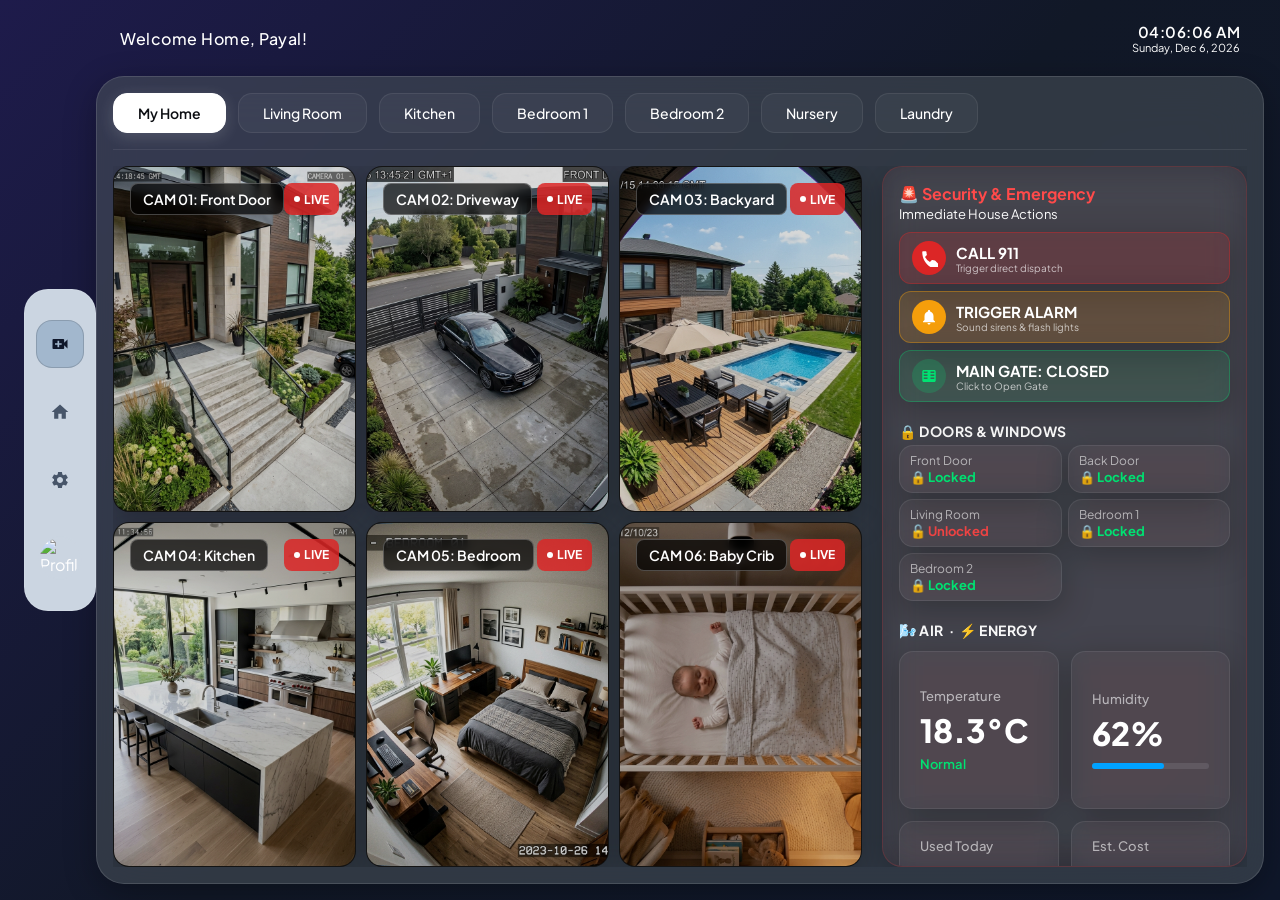
==== commit 4d7104c6: "feat: add dynamic icon styling and state-based effects to bedroom light widgets" ====
--- a/index.html
+++ b/index.html
@@ -2372,7 +2372,7 @@
     </div>
 
     <!-- Script Import -->
-    <script src="app.js?v=7"></script>
+    <script src="app.js?v=8"></script>
 </body>
 
 </html>
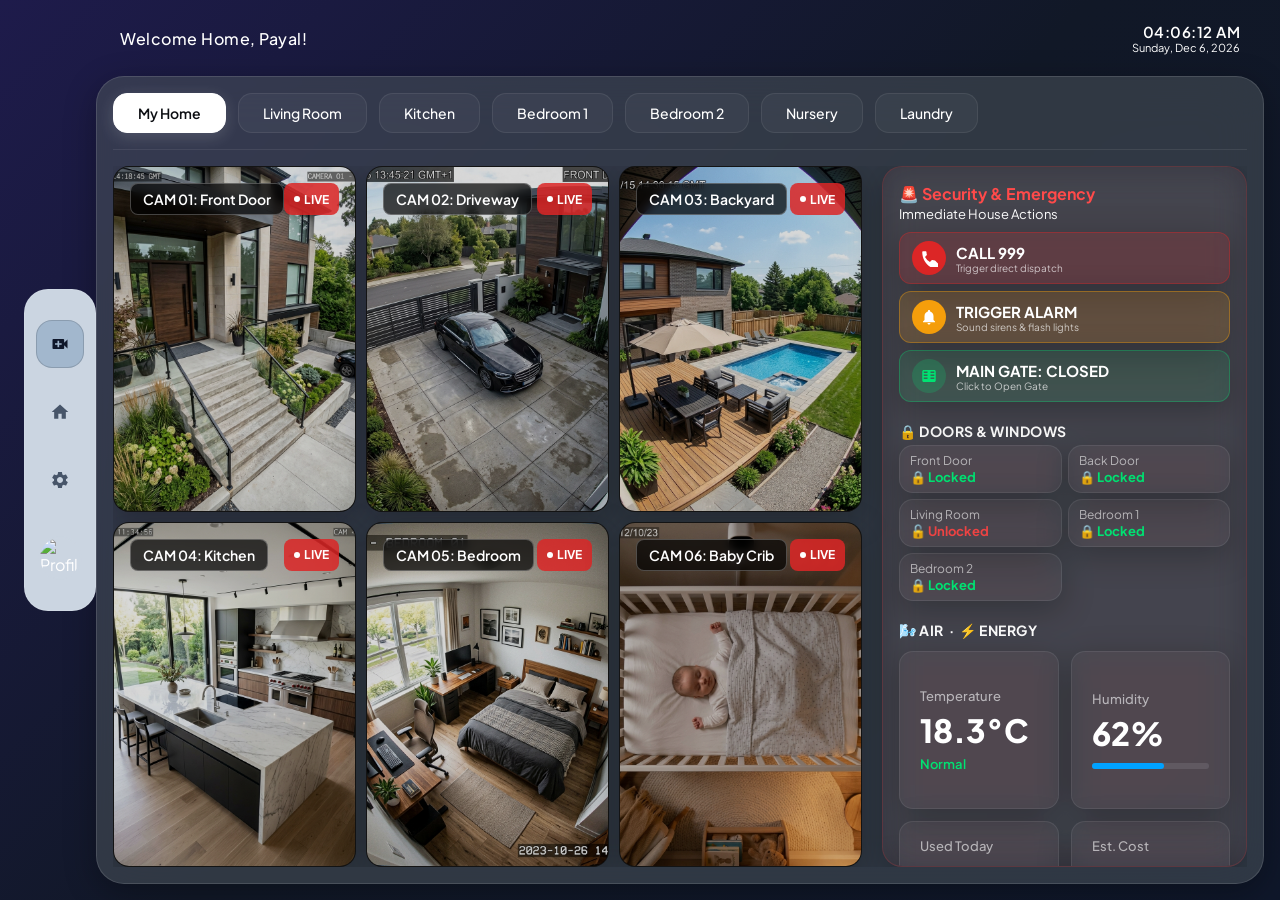
==== commit 0a8c0fb7: "implement bedroom 2 humidifier control with circular dial interaction and progress tracking" ====
--- a/index.html
+++ b/index.html
@@ -558,7 +558,7 @@
 
                     <!-- Column 3: 4 Stacked Status Cards -->
                     <div class="col-4 flex-col-gap" style="grid-row: span 2;">
-                        <!-- Card 1: FIRE 911 -->
+                        <!-- Card 1: FIRE 999 -->
                         <div class="widget" data-glow="orange" id="widget-kitchen-fire-alarm"
                             style="flex: 1; min-height: unset; padding: 6px 12px; display: flex; flex-direction: row; align-items: center; justify-content: space-between;">
                             <div style="display: flex; align-items: center; gap: 12px;">
@@ -571,7 +571,7 @@
                                 <div>
                                     <span class="widget-title"
                                         style="font-size: 18px; font-weight: 700; color: #ffffff; letter-spacing: 0.5px;">FIRE
-                                        911</span>
+                                        999</span>
                                     <div class="widget-subtitle"
                                         style="font-size: 12px; color: rgba(255, 255, 255, 0.8);">Emergency Call</div>
                                 </div>
@@ -1120,41 +1120,47 @@
                         </div>
                     </div>
 
-                    <!-- Smart TV Widget -->
-                    <div class="widget col-4 active" data-glow="blue" id="widget-bedroom2-tv"
-                        style="min-height: 110px;">
-                        <div class="widget-header">
+                    <!-- Humidifier Widget -->
+                    <div class="widget radial-dial-widget col-4 active" data-glow="blue" id="widget-bedroom2-humidifier"
+                        style="flex-direction: column;">
+                        <div class="widget-header" style="width: 100%; justify-content: space-between; align-items: center; margin-bottom: 10px;">
                             <div>
-                                <span class="widget-title">Smart TV</span>
-                                <div class="widget-subtitle" id="status-bedroom2-tv-text">Netflix • CH 04</div>
-                            </div>
-                            <label class="switch">
-                                <input type="checkbox" class="toggle-control" checked data-target="widget-bedroom2-tv">
-                                <span class="slider blue"></span>
-                            </label>
-                        </div>
-                        <div
-                            style="flex-grow:1; display:flex; flex-direction:column; align-items:center; justify-content:center; padding-top: 6px;">
-                            <!-- CSS TV Graphic -->
-                            <div style="position: relative; width: 110px; height: 66px;" id="tv-img-bedroom2">
-                                <!-- TV Screen Base -->
-                                <div
-                                    style="position: absolute; bottom: 10px; left: 0; width: 110px; height: 56px; background: #111; border-radius: 4px; border: 2px solid #333; display: flex; align-items: center; justify-content: center; overflow: hidden; box-shadow: 0 8px 16px rgba(0,0,0,0.5);">
-                                    <!-- Screen Inner -->
-                                    <div style="width: 96%; height: 92%; background: linear-gradient(135deg, #1e3c72 0%, #2a5298 100%); border-radius: 2px; position: relative;"
-                                        id="tv-screen-bedroom2">
-                                        <div class="tv-glow-indicator"
-                                            style="position: absolute; bottom: 2px; right: 2px; width: 4px; height: 4px; background: red; border-radius: 50%; box-shadow: 0 0 5px red; opacity: 0;">
-                                        </div>
-                                    </div>
-                                </div>
-                                <!-- TV Legs -->
-                                <div
-                                    style="position: absolute; bottom: 0; left: 16px; width: 2px; height: 10px; background: #555; transform: rotate(-20deg);">
-                                </div>
-                                <div
-                                    style="position: absolute; bottom: 0; right: 16px; width: 2px; height: 10px; background: #555; transform: rotate(20deg);">
-                                </div>
+                                <span class="widget-title">Humidifier</span>
+                                <div class="widget-subtitle" id="status-bedroom2-humidifier-text">Humidifying • 72%</div>
+                            </div>
+                            <div style="display: flex; align-items: center;">
+                                <label class="switch">
+                                    <input type="checkbox" class="toggle-control" checked data-target="widget-bedroom2-humidifier">
+                                    <span class="slider blue"></span>
+                                </label>
+                            </div>
+                        </div>
+                        <div style="display: flex; flex-direction: column; align-items: center; justify-content: center; width: 100%; flex-grow: 1;">
+                            <!-- Dial Container -->
+                            <div class="dial-container" style="margin: 0; width: 160px; height: 160px; position: relative;">
+                                <svg class="dial-svg" viewBox="0 0 160 160" id="svg-bedroom2-humidifier"
+                                    style="width: 100%; height: 100%; transform: rotate(135deg);">
+                                    <circle class="dial-track" cx="80" cy="80" r="68" 
+                                            style="stroke-dasharray: 320.44 427.26; stroke-linecap: round; stroke-width: 10px;"></circle>
+                                    <circle class="dial-progress" cx="80" cy="80" r="68" id="progress-bedroom2-humidifier"
+                                            style="stroke-dasharray: 320.44 427.26; stroke-dashoffset: 320.44; stroke-linecap: round; stroke-width: 10px; stroke: var(--accent-blue);"></circle>
+                                </svg>
+                                <div class="dial-info"
+                                    style="top: 50%; left: 50%; transform: translate(-50%, -50%) scale(1.1); width: 100%;">
+                                    <span class="dial-status" id="status-bedroom2-humidifier" style="color: var(--accent-blue); font-size: 13px; font-weight: 600; text-transform: none; margin-bottom: 2px;">Humidifying</span>
+                                    <div style="display: flex; align-items: baseline; justify-content: center; margin-top: -2px;">
+                                        <span class="dial-value" id="val-bedroom2-humidifier" style="font-size: 36px; font-weight: 700; color: #ffffff;">72</span>
+                                        <span style="font-size: 16px; font-weight: 600; color: #ffffff; margin-left: 2px;">%</span>
+                                    </div>
+                                    <span class="dial-unit" id="current-bedroom2-humidity" style="font-size: 12px; color: var(--color-text-secondary); display: flex; align-items: center; justify-content: center; gap: 4px; margin-top: 4px;">
+                                        <span style="color: var(--accent-blue);">💧</span> 45 %
+                                    </span>
+                                </div>
+                            </div>
+                            <!-- Bottom Controls -->
+                            <div style="display: flex; gap: 20px; margin-top: 15px; margin-bottom: 5px;">
+                                <button class="dial-btn" id="btn-bedroom2-humidifier-down" style="width: 44px; height: 44px; font-size: 24px; border: 1px solid rgba(255,255,255,0.15); background: rgba(255,255,255,0.05);">-</button>
+                                <button class="dial-btn" id="btn-bedroom2-humidifier-up" style="width: 44px; height: 44px; font-size: 24px; border: 1px solid rgba(255,255,255,0.15); background: rgba(255,255,255,0.05);">+</button>
                             </div>
                         </div>
                     </div>
@@ -1798,39 +1804,63 @@
                             <!-- Sensors Panel -->
                             <div id="env-panel-sensors"
                                 style="flex:1; display:flex; flex-direction:column; min-height:0; overflow:hidden;">
-                                <div class="sensors-grid" style="margin-top:6px; flex-shrink:0;">
-                                    <div class="sensor-block">
-                                        <span class="sensor-value" style="color: var(--accent-green);"
-                                            id="laundry-leak-val">Safe</span>
-                                        <span class="sensor-label">Leak</span>
-                                    </div>
-                                    <div class="sensor-block">
-                                        <span class="sensor-value">24°C</span>
-                                        <span class="sensor-label">Temp</span>
-                                    </div>
-                                    <div class="sensor-block">
-                                        <span class="sensor-value">58%</span>
-                                        <span class="sensor-label">Humidity</span>
-                                    </div>
-                                </div>
-                                <!-- Detergent Wave -->
-                                <div class="detergent-container" id="detergent-container" style="flex:1; min-height:0;">
-                                    <div class="detergent-beaker" id="detergent-beaker">
-                                        <div class="detergent-liquid" id="detergent-liquid">
-                                            <div class="detergent-wave"></div>
-                                        </div>
-                                        <div class="detergent-level-badge" id="detergent-level-badge">65%</div>
-                                    </div>
-                                    <div
-                                        style="display:flex; flex-direction:column; justify-content:center; gap:3px; flex:1; min-width:0;">
-                                        <div
-                                            style="font-size:8px; color:var(--color-text-secondary); text-transform:uppercase; letter-spacing:0.5px;">
-                                            Detergent</div>
-                                        <div style="font-size:13px; font-weight:700;" id="detergent-pct-text">65%</div>
-                                        <div style="font-size:8px; color:var(--color-text-secondary);">Liquid • Pods 42%
-                                        </div>
-                                        <button class="detergent-refill-btn" id="btn-detergent-refill"
-                                            style="display:none;">+ Refill</button>
+                                <div class="laundry-sensors-grid">
+                                    <!-- Card 1: Leak Alert -->
+                                    <div class="laundry-sensor-card">
+                                        <div class="laundry-sensor-card-title">Leak Alert</div>
+                                        <div class="laundry-sensor-card-value">
+                                            <svg viewBox="0 0 24 24" style="width: 22px; height: 22px; fill: var(--accent-green); flex-shrink: 0;">
+                                                <path d="M12 2C6.48 2 2 6.48 2 12s4.48 10 10 10 10-4.48 10-10S17.52 2 12 2zm-2 15l-5-5 1.41-1.41L10 14.17l7.59-7.59L19 8l-9 9z"/>
+                                            </svg>
+                                            <span class="laundry-sensor-card-large-text" style="color: var(--accent-green);" id="laundry-leak-status">Safe</span>
+                                        </div>
+                                    </div>
+
+                                    <!-- Card 2: Detergent Levels -->
+                                    <div class="laundry-sensor-card">
+                                        <div class="laundry-sensor-card-title">Detergent Levels</div>
+                                        <div class="laundry-progress-container">
+                                            <div>
+                                                <div class="laundry-progress-row">
+                                                    <span>Liquid:</span>
+                                                    <span style="font-weight: 600;" id="laundry-detergent-liquid-val">85%</span>
+                                                </div>
+                                                <div class="laundry-progress-track">
+                                                    <div class="laundry-progress-fill" style="width: 85%; background: var(--accent-green);" id="laundry-detergent-liquid-fill"></div>
+                                                </div>
+                                            </div>
+                                            <div style="margin-top: 6px;">
+                                                <div class="laundry-progress-row">
+                                                    <span>Pods:</span>
+                                                    <span style="font-weight: 600;" id="laundry-detergent-pods-val">12 left</span>
+                                                </div>
+                                                <div class="laundry-progress-track">
+                                                    <div class="laundry-progress-fill" style="width: 40%; background: #f0ede6;" id="laundry-detergent-pods-fill"></div>
+                                                </div>
+                                            </div>
+                                        </div>
+                                    </div>
+
+                                    <!-- Card 3: Room Temp -->
+                                    <div class="laundry-sensor-card">
+                                        <div class="laundry-sensor-card-title">Room Temp</div>
+                                        <div class="laundry-sensor-card-value">
+                                            <svg viewBox="0 0 24 24" style="width: 22px; height: 22px; fill: #ffffff; opacity: 0.8; flex-shrink: 0;">
+                                                <path d="M15 13V5c0-1.66-1.34-3-3-3S9 3.34 9 5v8c-1.21.91-2 2.37-2 4 0 2.76 2.24 5 5 5s5-2.24 5-5c0-1.63-.79-3.09-2-4zm-3-9c.55 0 1 .45 1 1v3h-2V5c0-.55.45-1 1-1z"/>
+                                            </svg>
+                                            <span class="laundry-sensor-card-large-text" id="laundry-temp-val">24°C</span>
+                                        </div>
+                                    </div>
+
+                                    <!-- Card 4: Humidity -->
+                                    <div class="laundry-sensor-card">
+                                        <div class="laundry-sensor-card-title">Humidity</div>
+                                        <div class="laundry-sensor-card-value">
+                                            <svg viewBox="0 0 24 24" style="width: 22px; height: 22px; fill: var(--accent-blue); flex-shrink: 0;">
+                                                <path d="M12 2.69l5.66 5.66a8 8 0 1 1-11.31 0z"/>
+                                            </svg>
+                                            <span class="laundry-sensor-card-large-text" id="laundry-humidity-val">45%</span>
+                                        </div>
                                     </div>
                                 </div>
                             </div>
@@ -2119,7 +2149,7 @@
                                     </svg>
                                 </div>
                                 <div style="display:flex; flex-direction:column; text-align:left;">
-                                    <span style="font-size:13px; font-weight:700; color:white;">CALL 911</span>
+                                    <span style="font-size:13px; font-weight:700; color:white;">CALL 999</span>
                                     <span style="font-size:10px; color:rgba(255,255,255,0.7);">Trigger direct
                                         dispatch</span>
                                 </div>
@@ -2305,7 +2335,7 @@
                 📞
             </div>
             <h2 id="emergency-call-title" style="font-size:24px; font-weight:700; margin-bottom:8px; color:white;">
-                Calling 911</h2>
+                Calling 999</h2>
             <div style="color:var(--color-text-secondary); font-size:14px; margin-bottom:32px;"
                 id="emergency-call-status">Connecting to local dispatch...</div>
             <button id="btn-cancel-emergency-call"
@@ -2372,7 +2402,7 @@
     </div>
 
     <!-- Script Import -->
-    <script src="app.js?v=8"></script>
+    <script src="app.js?v=9"></script>
 </body>
 
 </html>
--- a/style.css
+++ b/style.css
@@ -1766,4 +1766,81 @@
     100% {
         transform: translate(0, 0) rotate(360deg);
     }
+}
+
+/* Laundry Sensor Sub-cards Grid */
+.laundry-sensors-grid {
+    display: grid;
+    grid-template-columns: repeat(2, 1fr);
+    grid-template-rows: repeat(2, 1fr);
+    gap: 12px;
+    margin-top: 14px;
+    flex-grow: 1;
+    min-height: 0;
+}
+
+.laundry-sensor-card {
+    background: rgba(255, 255, 255, 0.03);
+    border: 1px solid rgba(255, 255, 255, 0.06);
+    border-radius: 14px;
+    padding: 12px 14px;
+    display: flex;
+    flex-direction: column;
+    justify-content: space-between;
+    transition: all 0.25s cubic-bezier(0.4, 0, 0.2, 1);
+}
+
+.laundry-sensor-card:hover {
+    background: rgba(255, 255, 255, 0.06);
+    border-color: rgba(255, 255, 255, 0.12);
+    transform: translateY(-2px);
+    box-shadow: 0 4px 12px rgba(0, 0, 0, 0.15);
+}
+
+.laundry-sensor-card-title {
+    font-size: 11px;
+    color: var(--color-text-secondary);
+    font-weight: 500;
+    letter-spacing: 0.3px;
+    text-transform: uppercase;
+}
+
+.laundry-sensor-card-value {
+    display: flex;
+    align-items: center;
+    gap: 8px;
+    margin-top: 6px;
+}
+
+.laundry-sensor-card-large-text {
+    font-size: 20px;
+    font-weight: 700;
+    color: #ffffff;
+}
+
+.laundry-progress-container {
+    margin-top: 4px;
+}
+
+.laundry-progress-row {
+    display: flex;
+    justify-content: space-between;
+    font-size: 10px;
+    margin-bottom: 2px;
+    color: var(--color-text-primary);
+}
+
+.laundry-progress-track {
+    width: 100%;
+    height: 6px;
+    background: rgba(255, 255, 255, 0.08);
+    border-radius: 3px;
+    overflow: hidden;
+    position: relative;
+}
+
+.laundry-progress-fill {
+    height: 100%;
+    border-radius: 3px;
+    transition: width 0.5s ease-out;
 }
